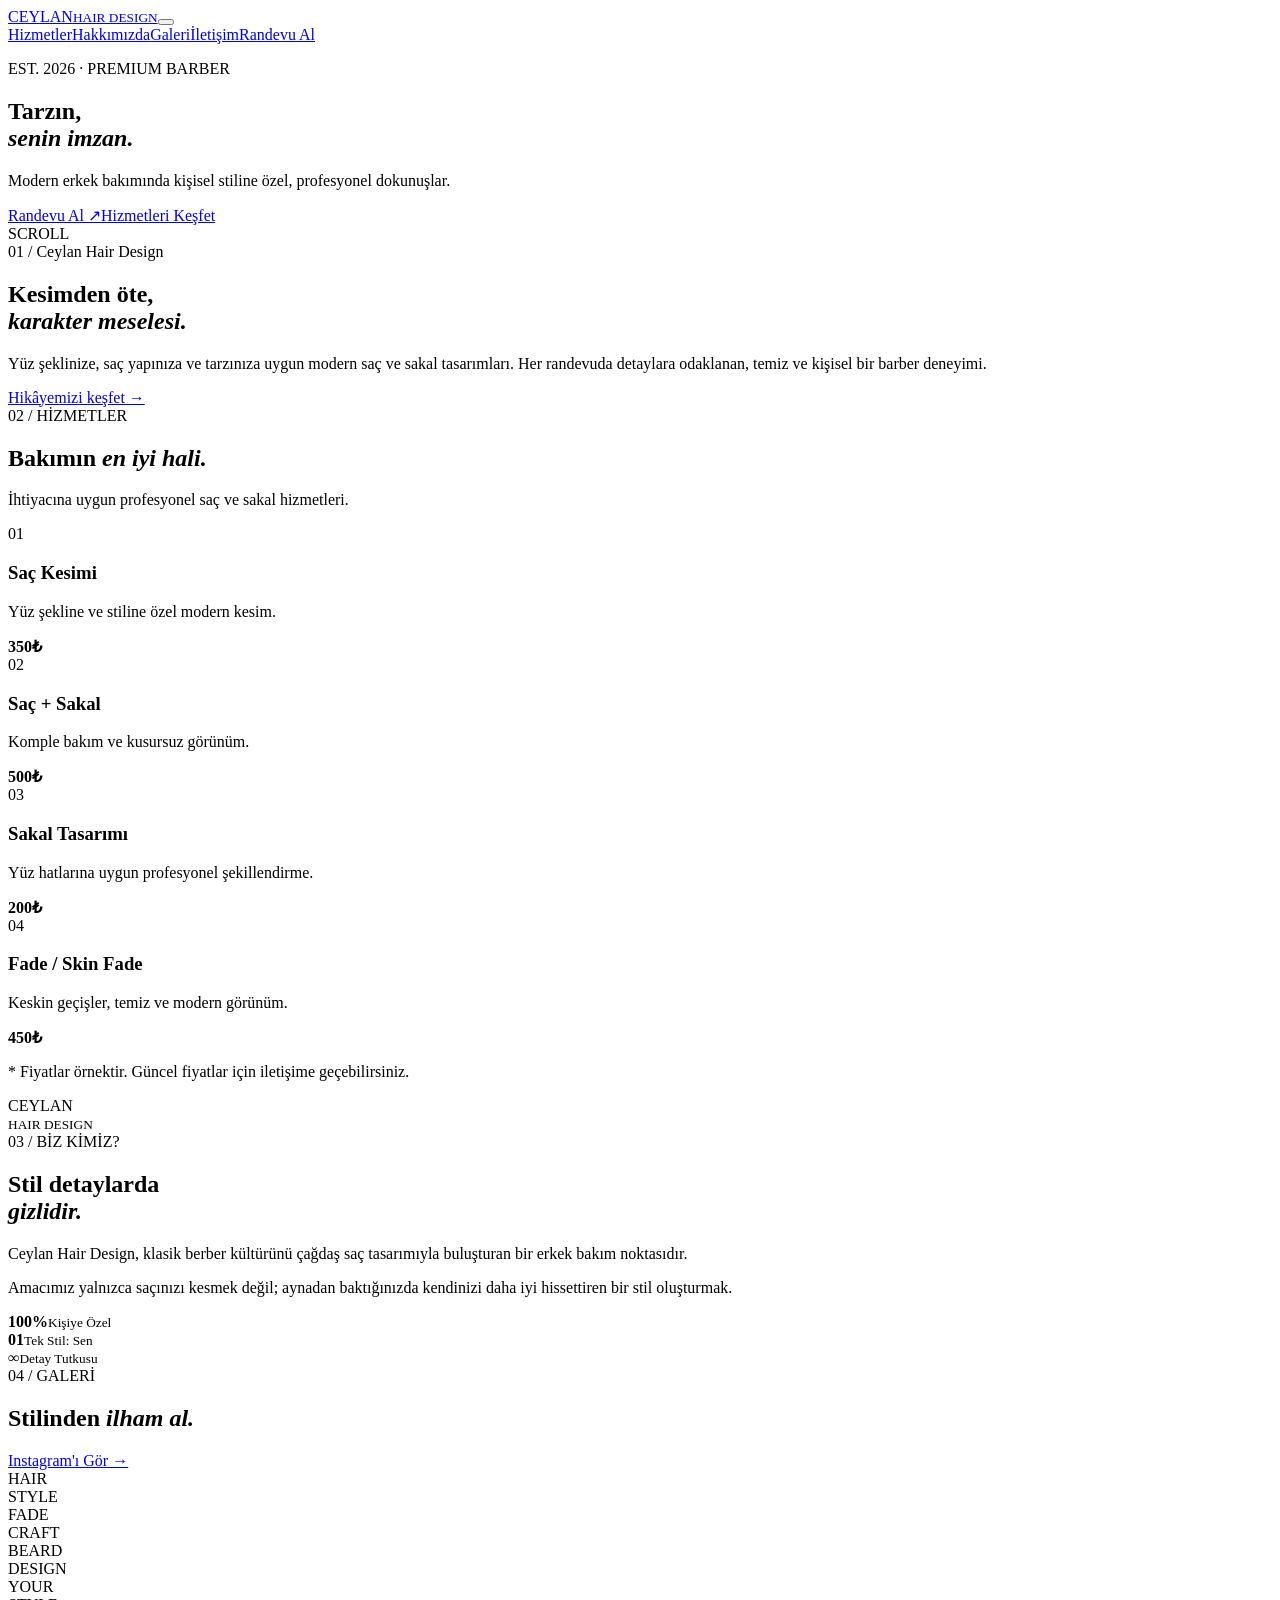
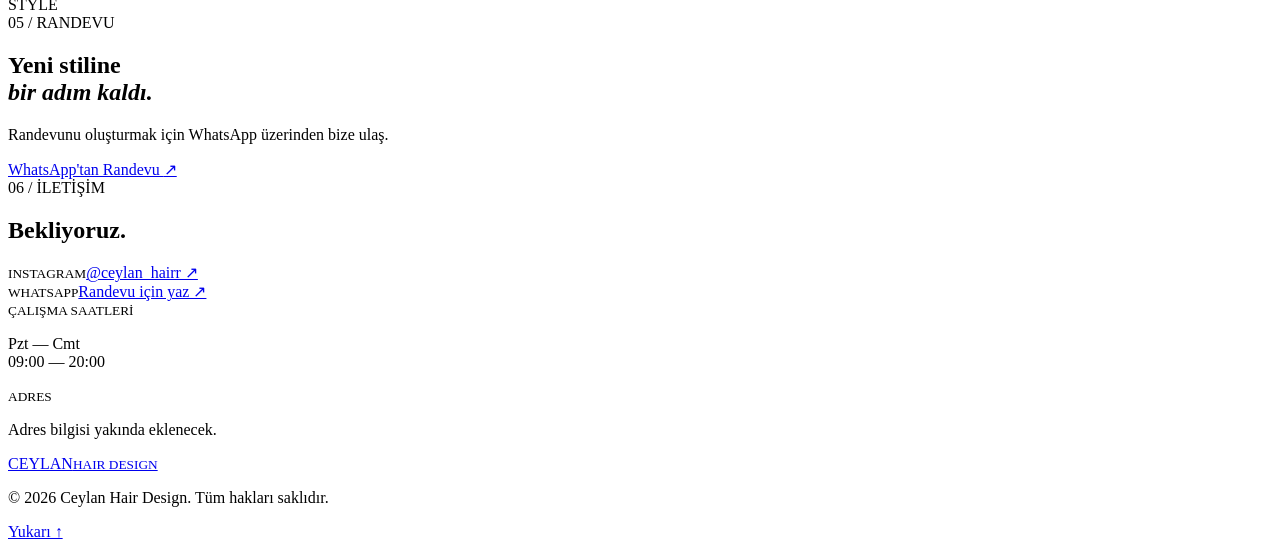
==== index.html @ 875ec667 "Create Ceylan Hair Design website" ====
<!doctype html>
<html lang="tr">
<head>
<meta charset="UTF-8"><meta name="viewport" content="width=device-width,initial-scale=1.0">
<meta name="description" content="Ceylan Hair Design — modern erkek berberi. Saç, sakal ve kişisel stil için profesyonel bakım.">
<title>Ceylan Hair Design | Erkek Berberi</title>
<link rel="preconnect" href="https://fonts.googleapis.com"><link rel="preconnect" href="https://fonts.gstatic.com" crossorigin>
<link href="https://fonts.googleapis.com/css2?family=DM+Sans:wght@400;500;600;700&family=Playfair+Display:wght@500;600;700&display=swap" rel="stylesheet">
<link rel="stylesheet" href="style.css">
</head>
<body>
<header class="header"><a class="brand" href="#top"><span>CEYLAN</span><small>HAIR DESIGN</small></a><button class="menu" aria-label="Menüyü aç"><i></i><i></i></button><nav><a href="#hizmetler">Hizmetler</a><a href="#hakkimizda">Hakkımızda</a><a href="#galeri">Galeri</a><a href="#iletisim">İletişim</a><a class="nav-cta" href="#randevu">Randevu Al</a></nav></header>
<main id="top">
<section class="hero"><div class="hero-bg"></div><div class="hero-content"><p class="eyebrow">EST. 2026 · PREMIUM BARBER</p><h1>Tarzın,<br><em>senin imzan.</em></h1><p class="hero-text">Modern erkek bakımında kişisel stiline özel, profesyonel dokunuşlar.</p><div class="actions"><a class="btn btn-light" href="#randevu">Randevu Al <span>↗</span></a><a class="btn btn-ghost" href="#hizmetler">Hizmetleri Keşfet</a></div></div><div class="scroll">SCROLL <span></span></div></section>
<section class="intro"><div class="section-tag">01 / Ceylan Hair Design</div><div><h2>Kesimden öte,<br><em>karakter meselesi.</em></h2><p>Yüz şeklinize, saç yapınıza ve tarzınıza uygun modern saç ve sakal tasarımları. Her randevuda detaylara odaklanan, temiz ve kişisel bir barber deneyimi.</p><a class="text-link" href="#hakkimizda">Hikâyemizi keşfet <b>→</b></a></div></section>
<section id="hizmetler" class="services"><div class="section-head"><div><span class="eyebrow">02 / HİZMETLER</span><h2>Bakımın <em>en iyi hali.</em></h2></div><p>İhtiyacına uygun profesyonel saç ve sakal hizmetleri.</p></div><div class="service-grid"><article><span>01</span><h3>Saç Kesimi</h3><p>Yüz şekline ve stiline özel modern kesim.</p><strong>350₺</strong></article><article><span>02</span><h3>Saç + Sakal</h3><p>Komple bakım ve kusursuz görünüm.</p><strong>500₺</strong></article><article><span>03</span><h3>Sakal Tasarımı</h3><p>Yüz hatlarına uygun profesyonel şekillendirme.</p><strong>200₺</strong></article><article><span>04</span><h3>Fade / Skin Fade</h3><p>Keskin geçişler, temiz ve modern görünüm.</p><strong>450₺</strong></article></div><p class="price-note">* Fiyatlar örnektir. Güncel fiyatlar için iletişime geçebilirsiniz.</p></section>
<section id="hakkimizda" class="about"><div class="about-photo"><div class="photo-placeholder">CEYLAN<br><small>HAIR DESIGN</small></div></div><div class="about-copy"><span class="eyebrow">03 / BİZ KİMİZ?</span><h2>Stil detaylarda<br><em>gizlidir.</em></h2><p>Ceylan Hair Design, klasik berber kültürünü çağdaş saç tasarımıyla buluşturan bir erkek bakım noktasıdır.</p><p>Amacımız yalnızca saçınızı kesmek değil; aynadan baktığınızda kendinizi daha iyi hissettiren bir stil oluşturmak.</p><div class="stats"><div><b>100%</b><small>Kişiye Özel</small></div><div><b>01</b><small>Tek Stil: Sen</small></div><div><b>∞</b><small>Detay Tutkusu</small></div></div></div></section>
<section id="galeri" class="gallery"><div class="section-head"><div><span class="eyebrow">04 / GALERİ</span><h2>Stilinden <em>ilham al.</em></h2></div><a class="text-link" href="https://www.instagram.com/ceylan_hairr/" target="_blank" rel="noopener">Instagram'ı Gör →</a></div><div class="gallery-grid"><div class="gallery-card tall"><span>HAIR<br>STYLE</span></div><div class="gallery-card"><span>FADE<br>CRAFT</span></div><div class="gallery-card"><span>BEARD<br>DESIGN</span></div><div class="gallery-card wide"><span>YOUR<br>STYLE</span></div></div></section>
<section id="randevu" class="booking"><div><span class="eyebrow">05 / RANDEVU</span><h2>Yeni stiline<br><em>bir adım kaldı.</em></h2><p>Randevunu oluşturmak için WhatsApp üzerinden bize ulaş.</p></div><a class="btn btn-light big" href="https://wa.me/?text=Merhaba%20Ceylan%20Hair%20Design%2C%20randevu%20almak%20istiyorum." target="_blank" rel="noopener">WhatsApp'tan Randevu <span>↗</span></a></section>
<section id="iletisim" class="contact"><div><span class="eyebrow">06 / İLETİŞİM</span><h2>Bekliyoruz.</h2></div><div class="contact-grid"><div><small>INSTAGRAM</small><a href="https://www.instagram.com/ceylan_hairr/" target="_blank" rel="noopener">@ceylan_hairr ↗</a></div><div><small>WHATSAPP</small><a href="https://wa.me/?text=Merhaba%20Ceylan%20Hair%20Design" target="_blank" rel="noopener">Randevu için yaz ↗</a></div><div><small>ÇALIŞMA SAATLERİ</small><p>Pzt — Cmt<br>09:00 — 20:00</p></div><div><small>ADRES</small><p>Adres bilgisi yakında eklenecek.</p></div></div></section>
</main><footer><a class="brand" href="#top"><span>CEYLAN</span><small>HAIR DESIGN</small></a><p>© 2026 Ceylan Hair Design. Tüm hakları saklıdır.</p><a href="#top">Yukarı ↑</a></footer>
<script src="script.js"></script>
</body></html>
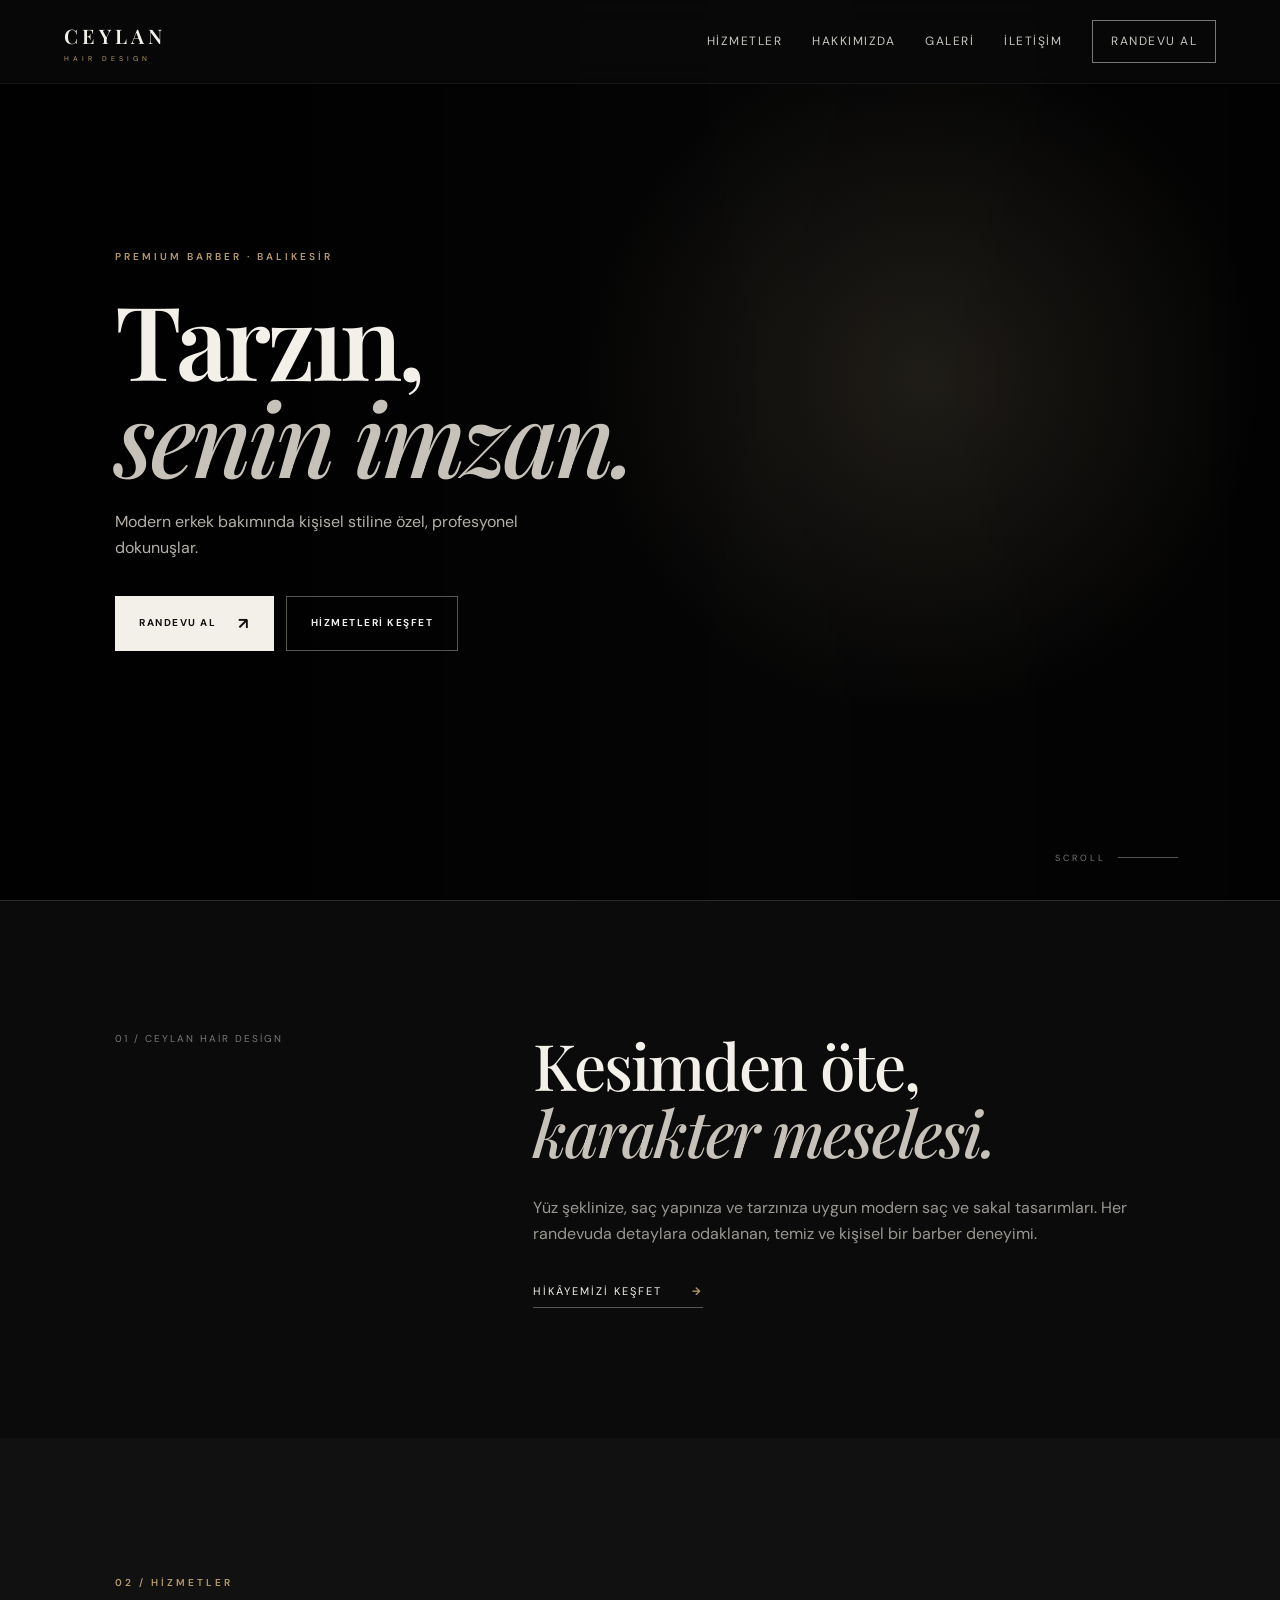
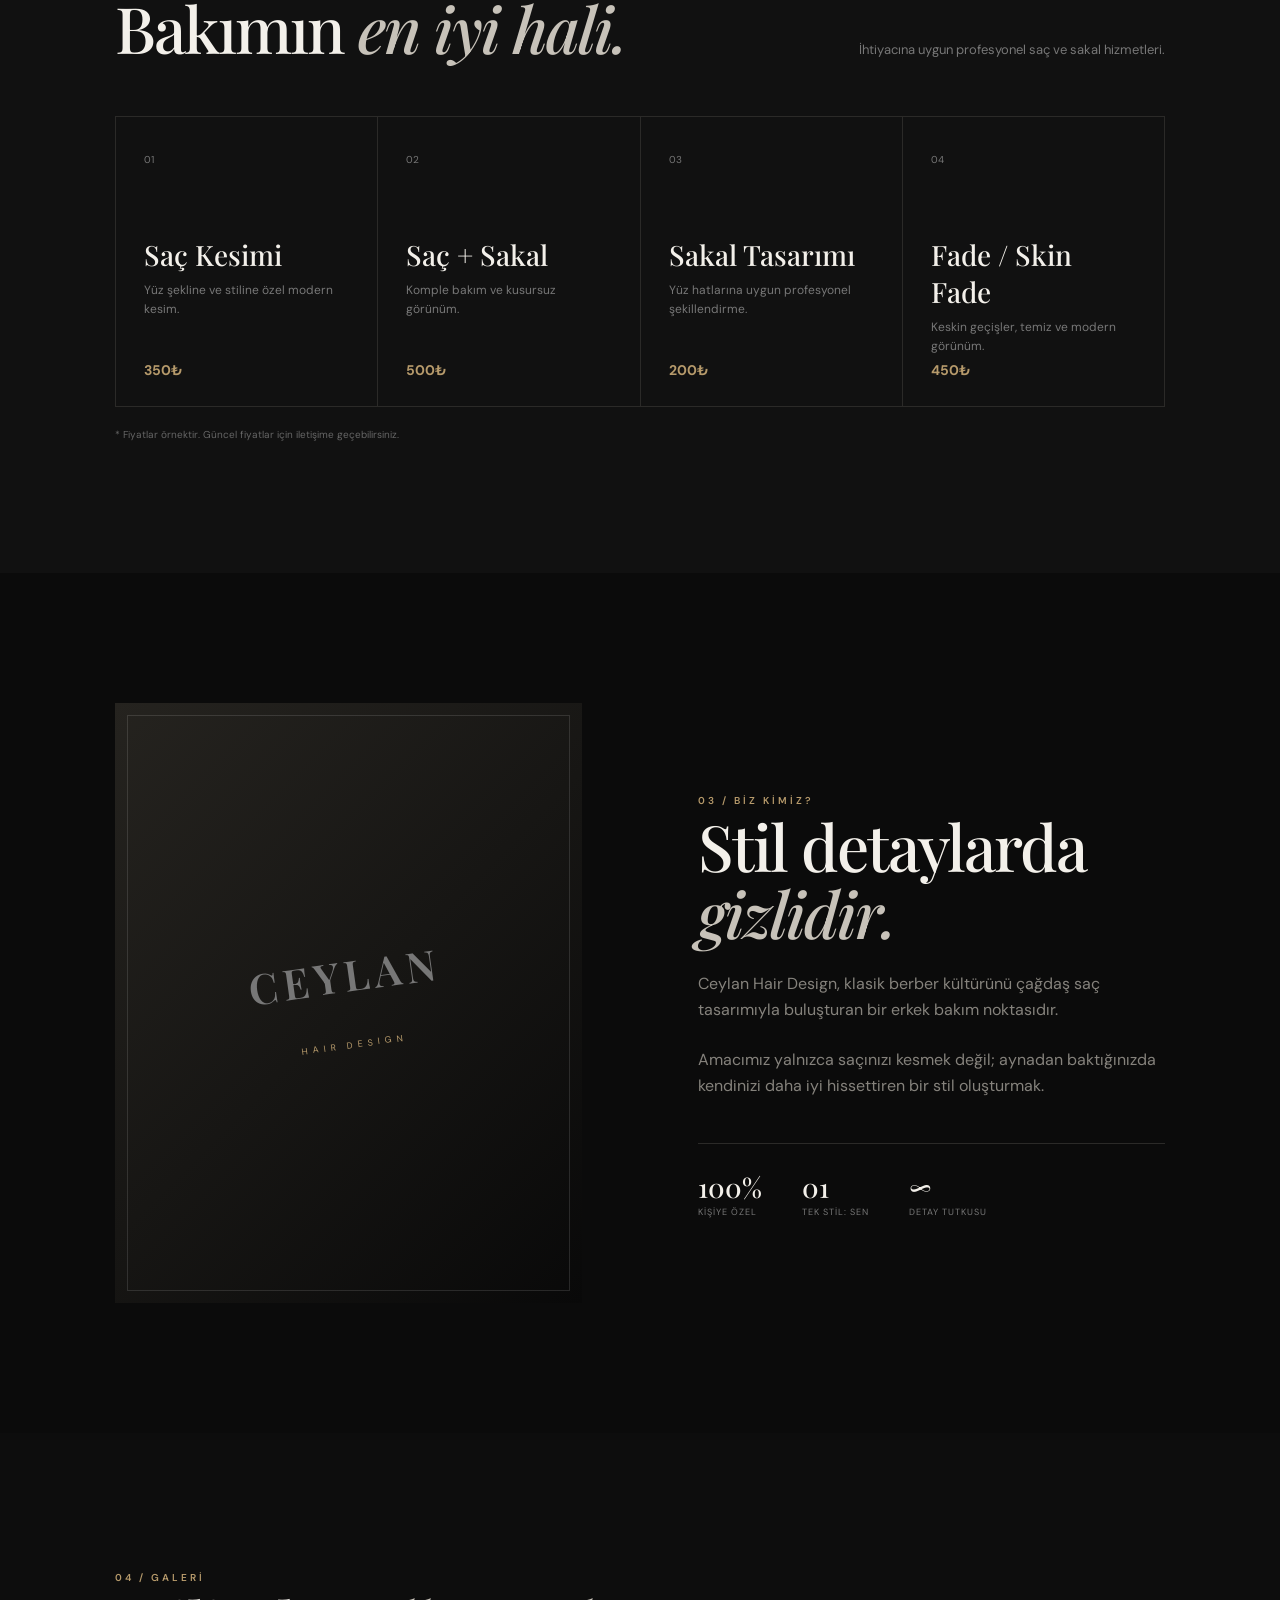
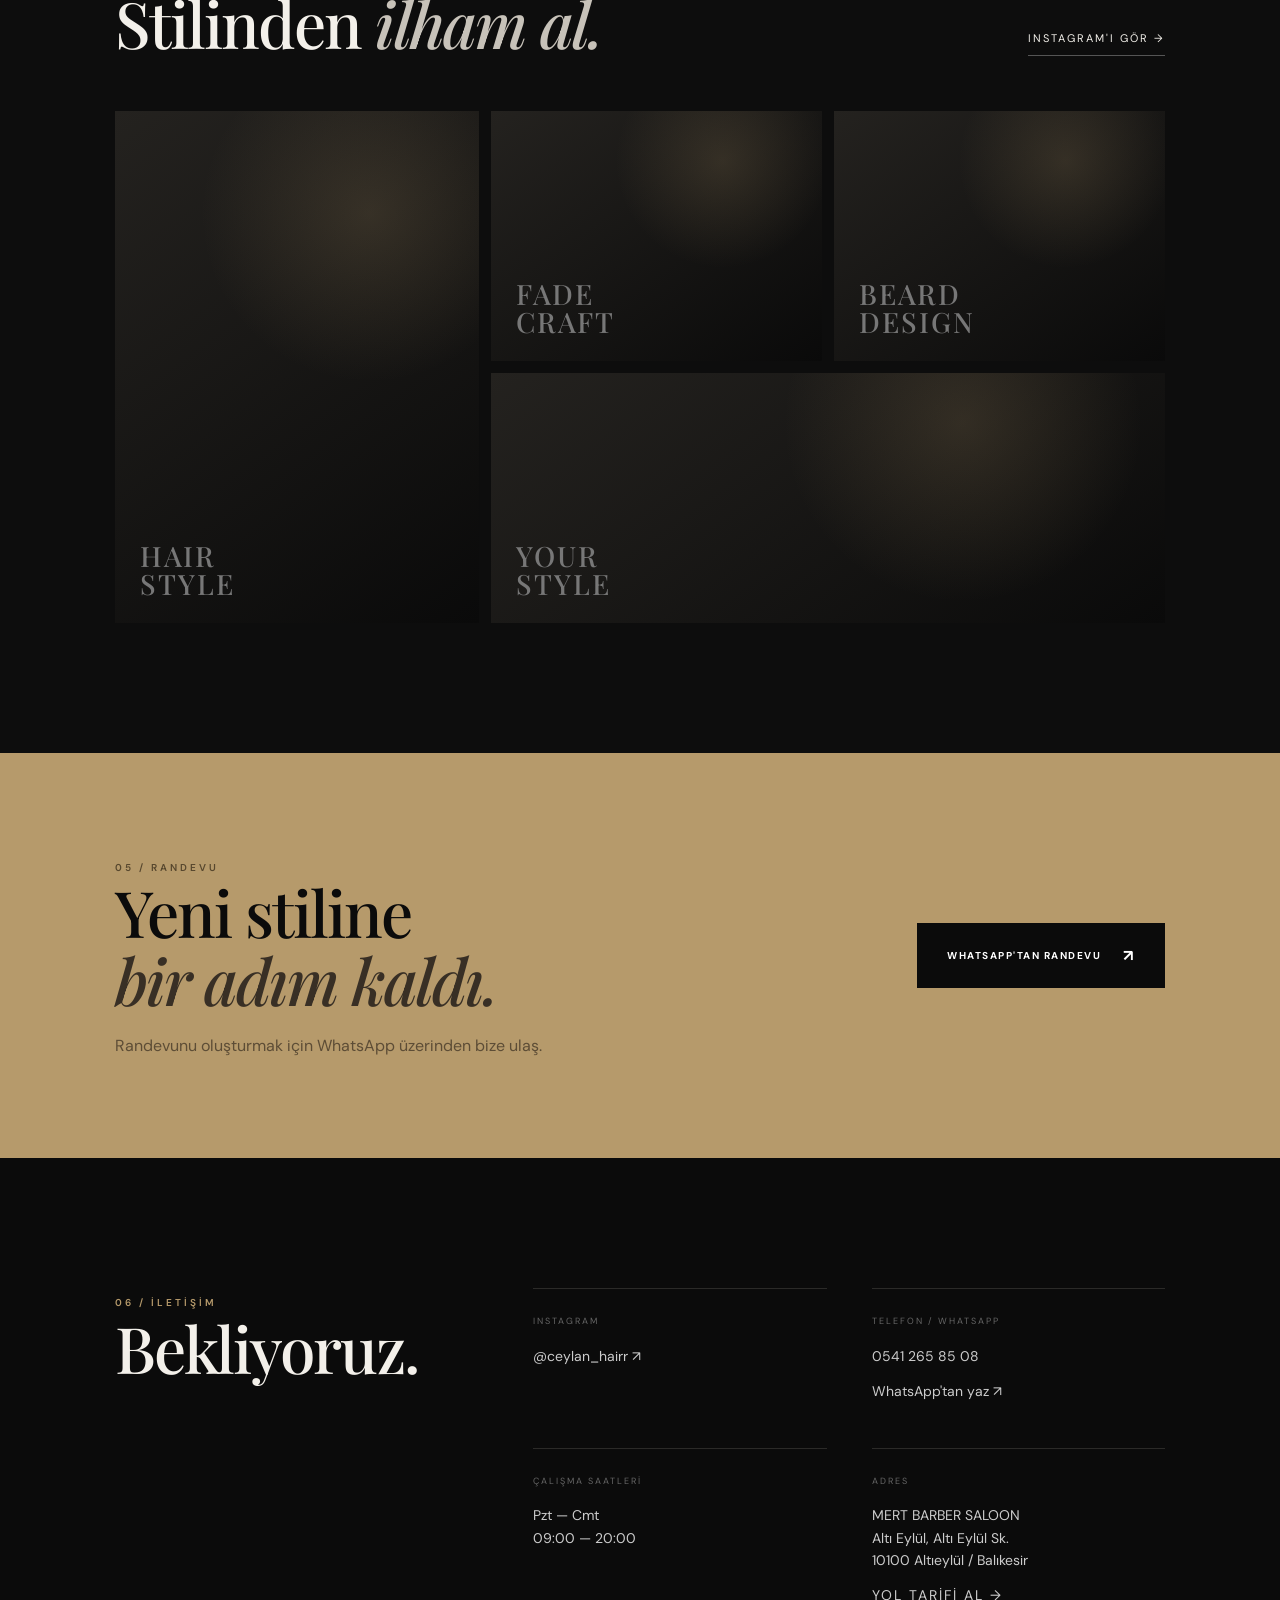
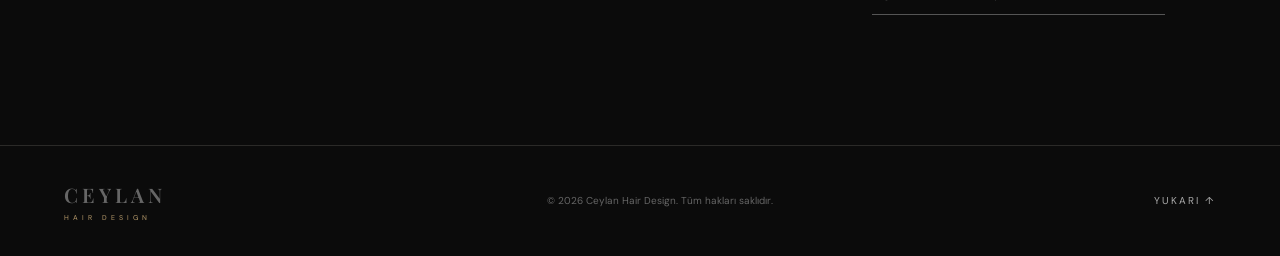
==== commit 76ed9044: "Add Ceylan Hair Design contact details" ====
--- a/index.html
+++ b/index.html
@@ -5,19 +5,17 @@
 <meta name="description" content="Ceylan Hair Design — modern erkek berberi. Saç, sakal ve kişisel stil için profesyonel bakım.">
 <title>Ceylan Hair Design | Erkek Berberi</title>
 <link rel="preconnect" href="https://fonts.googleapis.com"><link rel="preconnect" href="https://fonts.gstatic.com" crossorigin>
-<link href="https://fonts.googleapis.com/css2?family=DM+Sans:wght@400;500;600;700&family=Playfair+Display:wght@500;600;700&display=swap" rel="stylesheet">
-<link rel="stylesheet" href="style.css">
+<link href="https://fonts.googleapis.com/css2?family=DM+Sans:wght@400;500;600;700&family=Playfair+Display:wght@500;600;700&display=swap" rel="stylesheet"><link rel="stylesheet" href="style.css">
 </head>
 <body>
 <header class="header"><a class="brand" href="#top"><span>CEYLAN</span><small>HAIR DESIGN</small></a><button class="menu" aria-label="Menüyü aç"><i></i><i></i></button><nav><a href="#hizmetler">Hizmetler</a><a href="#hakkimizda">Hakkımızda</a><a href="#galeri">Galeri</a><a href="#iletisim">İletişim</a><a class="nav-cta" href="#randevu">Randevu Al</a></nav></header>
 <main id="top">
-<section class="hero"><div class="hero-bg"></div><div class="hero-content"><p class="eyebrow">EST. 2026 · PREMIUM BARBER</p><h1>Tarzın,<br><em>senin imzan.</em></h1><p class="hero-text">Modern erkek bakımında kişisel stiline özel, profesyonel dokunuşlar.</p><div class="actions"><a class="btn btn-light" href="#randevu">Randevu Al <span>↗</span></a><a class="btn btn-ghost" href="#hizmetler">Hizmetleri Keşfet</a></div></div><div class="scroll">SCROLL <span></span></div></section>
+<section class="hero"><div class="hero-bg"></div><div class="hero-content"><p class="eyebrow">PREMIUM BARBER · BALIKESİR</p><h1>Tarzın,<br><em>senin imzan.</em></h1><p class="hero-text">Modern erkek bakımında kişisel stiline özel, profesyonel dokunuşlar.</p><div class="actions"><a class="btn btn-light" href="#randevu">Randevu Al <span>↗</span></a><a class="btn btn-ghost" href="#hizmetler">Hizmetleri Keşfet</a></div></div><div class="scroll">SCROLL <span></span></div></section>
 <section class="intro"><div class="section-tag">01 / Ceylan Hair Design</div><div><h2>Kesimden öte,<br><em>karakter meselesi.</em></h2><p>Yüz şeklinize, saç yapınıza ve tarzınıza uygun modern saç ve sakal tasarımları. Her randevuda detaylara odaklanan, temiz ve kişisel bir barber deneyimi.</p><a class="text-link" href="#hakkimizda">Hikâyemizi keşfet <b>→</b></a></div></section>
 <section id="hizmetler" class="services"><div class="section-head"><div><span class="eyebrow">02 / HİZMETLER</span><h2>Bakımın <em>en iyi hali.</em></h2></div><p>İhtiyacına uygun profesyonel saç ve sakal hizmetleri.</p></div><div class="service-grid"><article><span>01</span><h3>Saç Kesimi</h3><p>Yüz şekline ve stiline özel modern kesim.</p><strong>350₺</strong></article><article><span>02</span><h3>Saç + Sakal</h3><p>Komple bakım ve kusursuz görünüm.</p><strong>500₺</strong></article><article><span>03</span><h3>Sakal Tasarımı</h3><p>Yüz hatlarına uygun profesyonel şekillendirme.</p><strong>200₺</strong></article><article><span>04</span><h3>Fade / Skin Fade</h3><p>Keskin geçişler, temiz ve modern görünüm.</p><strong>450₺</strong></article></div><p class="price-note">* Fiyatlar örnektir. Güncel fiyatlar için iletişime geçebilirsiniz.</p></section>
 <section id="hakkimizda" class="about"><div class="about-photo"><div class="photo-placeholder">CEYLAN<br><small>HAIR DESIGN</small></div></div><div class="about-copy"><span class="eyebrow">03 / BİZ KİMİZ?</span><h2>Stil detaylarda<br><em>gizlidir.</em></h2><p>Ceylan Hair Design, klasik berber kültürünü çağdaş saç tasarımıyla buluşturan bir erkek bakım noktasıdır.</p><p>Amacımız yalnızca saçınızı kesmek değil; aynadan baktığınızda kendinizi daha iyi hissettiren bir stil oluşturmak.</p><div class="stats"><div><b>100%</b><small>Kişiye Özel</small></div><div><b>01</b><small>Tek Stil: Sen</small></div><div><b>∞</b><small>Detay Tutkusu</small></div></div></div></section>
 <section id="galeri" class="gallery"><div class="section-head"><div><span class="eyebrow">04 / GALERİ</span><h2>Stilinden <em>ilham al.</em></h2></div><a class="text-link" href="https://www.instagram.com/ceylan_hairr/" target="_blank" rel="noopener">Instagram'ı Gör →</a></div><div class="gallery-grid"><div class="gallery-card tall"><span>HAIR<br>STYLE</span></div><div class="gallery-card"><span>FADE<br>CRAFT</span></div><div class="gallery-card"><span>BEARD<br>DESIGN</span></div><div class="gallery-card wide"><span>YOUR<br>STYLE</span></div></div></section>
-<section id="randevu" class="booking"><div><span class="eyebrow">05 / RANDEVU</span><h2>Yeni stiline<br><em>bir adım kaldı.</em></h2><p>Randevunu oluşturmak için WhatsApp üzerinden bize ulaş.</p></div><a class="btn btn-light big" href="https://wa.me/?text=Merhaba%20Ceylan%20Hair%20Design%2C%20randevu%20almak%20istiyorum." target="_blank" rel="noopener">WhatsApp'tan Randevu <span>↗</span></a></section>
-<section id="iletisim" class="contact"><div><span class="eyebrow">06 / İLETİŞİM</span><h2>Bekliyoruz.</h2></div><div class="contact-grid"><div><small>INSTAGRAM</small><a href="https://www.instagram.com/ceylan_hairr/" target="_blank" rel="noopener">@ceylan_hairr ↗</a></div><div><small>WHATSAPP</small><a href="https://wa.me/?text=Merhaba%20Ceylan%20Hair%20Design" target="_blank" rel="noopener">Randevu için yaz ↗</a></div><div><small>ÇALIŞMA SAATLERİ</small><p>Pzt — Cmt<br>09:00 — 20:00</p></div><div><small>ADRES</small><p>Adres bilgisi yakında eklenecek.</p></div></div></section>
-</main><footer><a class="brand" href="#top"><span>CEYLAN</span><small>HAIR DESIGN</small></a><p>© 2026 Ceylan Hair Design. Tüm hakları saklıdır.</p><a href="#top">Yukarı ↑</a></footer>
-<script src="script.js"></script>
+<section id="randevu" class="booking"><div><span class="eyebrow">05 / RANDEVU</span><h2>Yeni stiline<br><em>bir adım kaldı.</em></h2><p>Randevunu oluşturmak için WhatsApp üzerinden bize ulaş.</p></div><a class="btn btn-light big" href="https://wa.me/905412658508?text=Merhaba%20Ceylan%20Hair%20Design%2C%20randevu%20almak%20istiyorum." target="_blank" rel="noopener">WhatsApp'tan Randevu <span>↗</span></a></section>
+<section id="iletisim" class="contact"><div><span class="eyebrow">06 / İLETİŞİM</span><h2>Bekliyoruz.</h2></div><div class="contact-grid"><div><small>INSTAGRAM</small><a href="https://www.instagram.com/ceylan_hairr/" target="_blank" rel="noopener">@ceylan_hairr ↗</a></div><div><small>TELEFON / WHATSAPP</small><a href="tel:+905412658508">0541 265 85 08</a><a href="https://wa.me/905412658508?text=Merhaba%20Ceylan%20Hair%20Design" target="_blank" rel="noopener">WhatsApp'tan yaz ↗</a></div><div><small>ÇALIŞMA SAATLERİ</small><p>Pzt — Cmt<br>09:00 — 20:00</p></div><div><small>ADRES</small><p>MERT BARBER SALOON<br>Altı Eylül, Altı Eylül Sk.<br>10100 Altıeylül / Balıkesir</p><a class="text-link" href="https://www.google.com/maps/search/?api=1&query=MERT+BARBER+SALOON+Balıkesir" target="_blank" rel="noopener">Yol tarifi al →</a></div></div></section>
+</main><footer><a class="brand" href="#top"><span>CEYLAN</span><small>HAIR DESIGN</small></a><p>© 2026 Ceylan Hair Design. Tüm hakları saklıdır.</p><a href="#top">Yukarı ↑</a></footer><script src="script.js"></script>
 </body></html>
--- a/style.css
+++ b/style.css
@@ -0,0 +1 @@
+:root{--bg:#0b0b0b;--panel:#121212;--text:#f3f0ea;--muted:#9a9791;--line:#2b2a28;--accent:#b69a6b;--serif:'Playfair Display',serif;--sans:'DM Sans',sans-serif}*{box-sizing:border-box;margin:0;padding:0}html{scroll-behavior:smooth}body{background:var(--bg);color:var(--text);font-family:var(--sans);line-height:1.6}a{color:inherit;text-decoration:none}button{font:inherit}.header{height:84px;position:fixed;top:0;left:0;right:0;z-index:20;display:flex;align-items:center;justify-content:space-between;padding:0 5vw;background:rgba(11,11,11,.72);backdrop-filter:blur(18px);border-bottom:1px solid rgba(255,255,255,.06)}.brand{display:flex;flex-direction:column;line-height:1}.brand span{font:600 20px var(--serif);letter-spacing:4px}.brand small{font-size:7px;letter-spacing:4px;color:var(--accent);margin-top:6px}nav{display:flex;gap:30px;align-items:center;font-size:12px;text-transform:uppercase;letter-spacing:1.5px}nav a{color:#c8c5bf;transition:.25s}nav a:hover{color:#fff}.nav-cta{border:1px solid #777;padding:11px 18px}.menu{display:none;background:none;border:0}.menu i{display:block;width:25px;height:1px;background:#fff;margin:7px}.hero{min-height:100vh;position:relative;display:flex;align-items:center;padding:130px 9vw;overflow:hidden}.hero-bg{position:absolute;inset:0;background:radial-gradient(circle at 72% 42%,rgba(182,154,107,.16),transparent 32%),linear-gradient(90deg,rgba(0,0,0,.95) 15%,rgba(0,0,0,.55) 60%,rgba(0,0,0,.8)),url('https://images.unsplash.com/photo-1621605815971-fbc98d665033?auto=format&fit=crop&w=1800&q=85') center/cover;filter:saturate(.65)}.hero-content{position:relative;max-width:780px}.eyebrow{font-size:10px;letter-spacing:3px;color:var(--accent);font-weight:600}.hero h1{font:600 clamp(55px,8vw,108px)/.95 var(--serif);letter-spacing:-4px;margin:25px 0}.hero h1 em,h2 em{font-style:italic;color:#c7c2b9;font-weight:500}.hero-text{max-width:480px;color:#b5b1aa;font-size:16px;margin-bottom:35px}.actions{display:flex;gap:12px;flex-wrap:wrap}.btn{display:inline-flex;gap:22px;align-items:center;justify-content:center;padding:15px 24px;text-transform:uppercase;letter-spacing:1.5px;font-size:10px;font-weight:700}.btn-light{background:var(--text);color:#111}.btn-light span{font-size:16px}.btn-ghost{border:1px solid #555;color:#eee}.scroll{position:absolute;bottom:35px;right:8vw;color:#777;font-size:9px;letter-spacing:3px;display:flex;align-items:center;gap:12px}.scroll span{width:60px;height:1px;background:#555}.intro,.services,.about,.gallery,.contact{padding:130px 9vw}.intro{display:grid;grid-template-columns:1fr 2fr;gap:8vw;border-top:1px solid var(--line)}.section-tag{font-size:10px;letter-spacing:2px;color:#777;text-transform:uppercase}.intro h2,.section-head h2,.about h2,.booking h2,.contact h2{font:500 clamp(42px,5vw,68px)/1.05 var(--serif);letter-spacing:-2px}.intro p{max-width:620px;color:var(--muted);margin:30px 0;font-size:16px}.text-link{display:inline-block;border-bottom:1px solid #555;padding-bottom:7px;font-size:11px;text-transform:uppercase;letter-spacing:2px}.text-link b{margin-left:25px;color:var(--accent)}.services{background:#111}.section-head{display:flex;justify-content:space-between;gap:30px;align-items:end;margin-bottom:55px}.section-head>p{max-width:330px;color:#777;font-size:13px}.service-grid{display:grid;grid-template-columns:repeat(4,1fr);border-top:1px solid var(--line);border-left:1px solid var(--line)}.service-grid article{min-height:290px;padding:28px;border-right:1px solid var(--line);border-bottom:1px solid var(--line);transition:.3s;position:relative}.service-grid article:hover{background:#181818;transform:translateY(-6px)}.service-grid article span{font-size:10px;color:#777}.service-grid h3{font:500 28px var(--serif);margin-top:65px}.service-grid p{color:#777;font-size:12px;margin-top:8px}.service-grid strong{position:absolute;bottom:25px;color:var(--accent);font-size:14px}.price-note{font-size:10px;color:#666;margin-top:20px}.about{display:grid;grid-template-columns:1fr 1fr;gap:9vw;align-items:center}.about-photo{min-height:600px;background:linear-gradient(135deg,#25231f,#090909);display:grid;place-items:center;position:relative;overflow:hidden}.about-photo:after{content:'';position:absolute;inset:12px;border:1px solid rgba(255,255,255,.12)}.photo-placeholder{text-align:center;font:600 42px var(--serif);letter-spacing:5px;transform:rotate(-8deg);color:#777}.photo-placeholder small{font:9px var(--sans);letter-spacing:5px;color:var(--accent)}.about-copy p{color:#85827c;max-width:520px;margin-top:25px}.stats{display:flex;gap:40px;margin-top:45px;border-top:1px solid var(--line);padding-top:25px}.stats div{display:flex;flex-direction:column}.stats b{font:500 27px var(--serif)}.stats small{color:#777;font-size:9px;text-transform:uppercase;letter-spacing:1px}.gallery{background:#0d0d0d}.gallery-grid{display:grid;grid-template-columns:1.1fr 1fr 1fr;grid-auto-rows:250px;gap:12px}.gallery-card{background:linear-gradient(145deg,#24221f,#0a0a0a);display:flex;align-items:flex-end;padding:25px;overflow:hidden;position:relative}.gallery-card:after{content:'';position:absolute;inset:0;background:radial-gradient(circle at 70% 20%,rgba(182,154,107,.18),transparent 35%)}.gallery-card span{font:500 28px/1 var(--serif);letter-spacing:2px;color:#777;position:relative;z-index:1}.gallery-card.tall{grid-row:span 2}.gallery-card.wide{grid-column:2/4}.booking{padding:100px 9vw;background:var(--accent);color:#0b0b0b;display:flex;justify-content:space-between;align-items:center;gap:40px}.booking .eyebrow{color:#57472e}.booking h2 em{color:#382f25}.booking p{margin-top:20px;color:#5d4d36}.booking .btn-light{background:#0b0b0b;color:#fff}.big{padding:20px 30px;white-space:nowrap}.contact{display:grid;grid-template-columns:1fr 2fr;gap:8vw}.contact-grid{display:grid;grid-template-columns:1fr 1fr;gap:45px}.contact-grid div{border-top:1px solid var(--line);padding-top:17px}.contact-grid small{font-size:9px;letter-spacing:2px;color:#666}.contact-grid a,.contact-grid p{display:block;margin-top:13px;font-size:14px;color:#ccc}.contact-grid a:hover{color:var(--accent)}footer{padding:35px 5vw;border-top:1px solid var(--line);display:flex;align-items:center;justify-content:space-between;color:#666;font-size:10px}footer>a:last-child{letter-spacing:2px;text-transform:uppercase;color:#aaa}@media(max-width:800px){.header{height:72px;padding:0 6vw}nav{display:none;position:absolute;top:72px;left:0;right:0;background:#0b0b0b;padding:25px 6vw;flex-direction:column;align-items:flex-start;border-bottom:1px solid var(--line)}nav.open{display:flex}.menu{display:block}.hero{padding:120px 7vw 90px}.hero-bg{background:linear-gradient(90deg,rgba(0,0,0,.9),rgba(0,0,0,.65)),url('https://images.unsplash.com/photo-1621605815971-fbc98d665033?auto=format&fit=crop&w=1000&q=80') center/cover}.hero h1{font-size:62px;letter-spacing:-2px}.intro,.about,.contact{grid-template-columns:1fr;padding:90px 7vw;gap:45px}.services,.gallery{padding:90px 7vw}.section-head{align-items:flex-start;flex-direction:column}.service-grid{grid-template-columns:1fr 1fr}.service-grid article{min-height:260px;padding:22px}.service-grid h3{font-size:23px;margin-top:45px}.about-photo{min-height:430px}.booking{padding:80px 7vw;display:block}.booking .btn{margin-top:35px}.contact-grid{gap:30px}.gallery-grid{grid-template-columns:1fr 1fr;grid-auto-rows:200px}.gallery-card.tall{grid-row:span 2}.gallery-card.wide{grid-column:1/3}footer{padding:30px 7vw;flex-wrap:wrap;gap:25px}}@media(max-width:480px){.hero h1{font-size:53px}.service-grid{grid-template-columns:1fr}.contact-grid{grid-template-columns:1fr}.gallery-grid{grid-template-columns:1fr}.gallery-card.tall{grid-row:auto;height:260px}.gallery-card.wide{grid-column:auto}.scroll{display:none}.actions{flex-direction:column;align-items:stretch}.btn{text-align:center}}
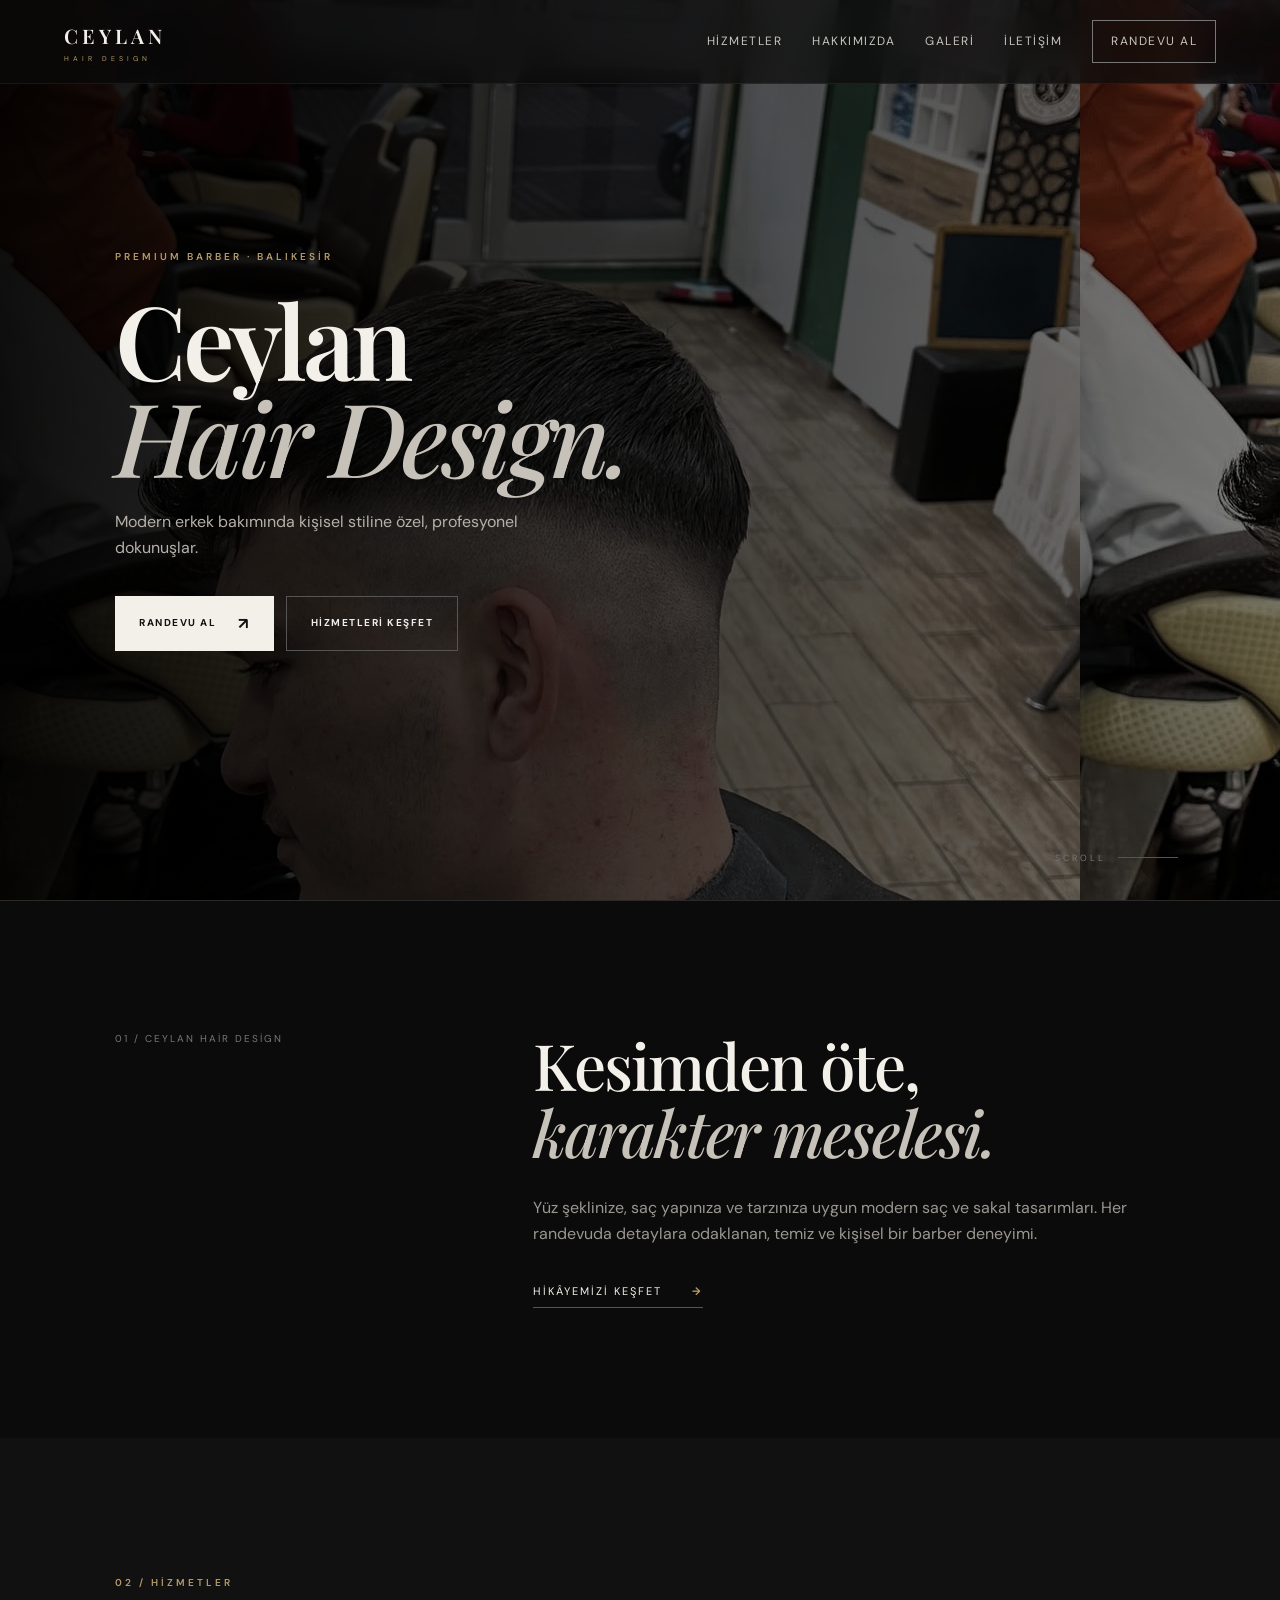
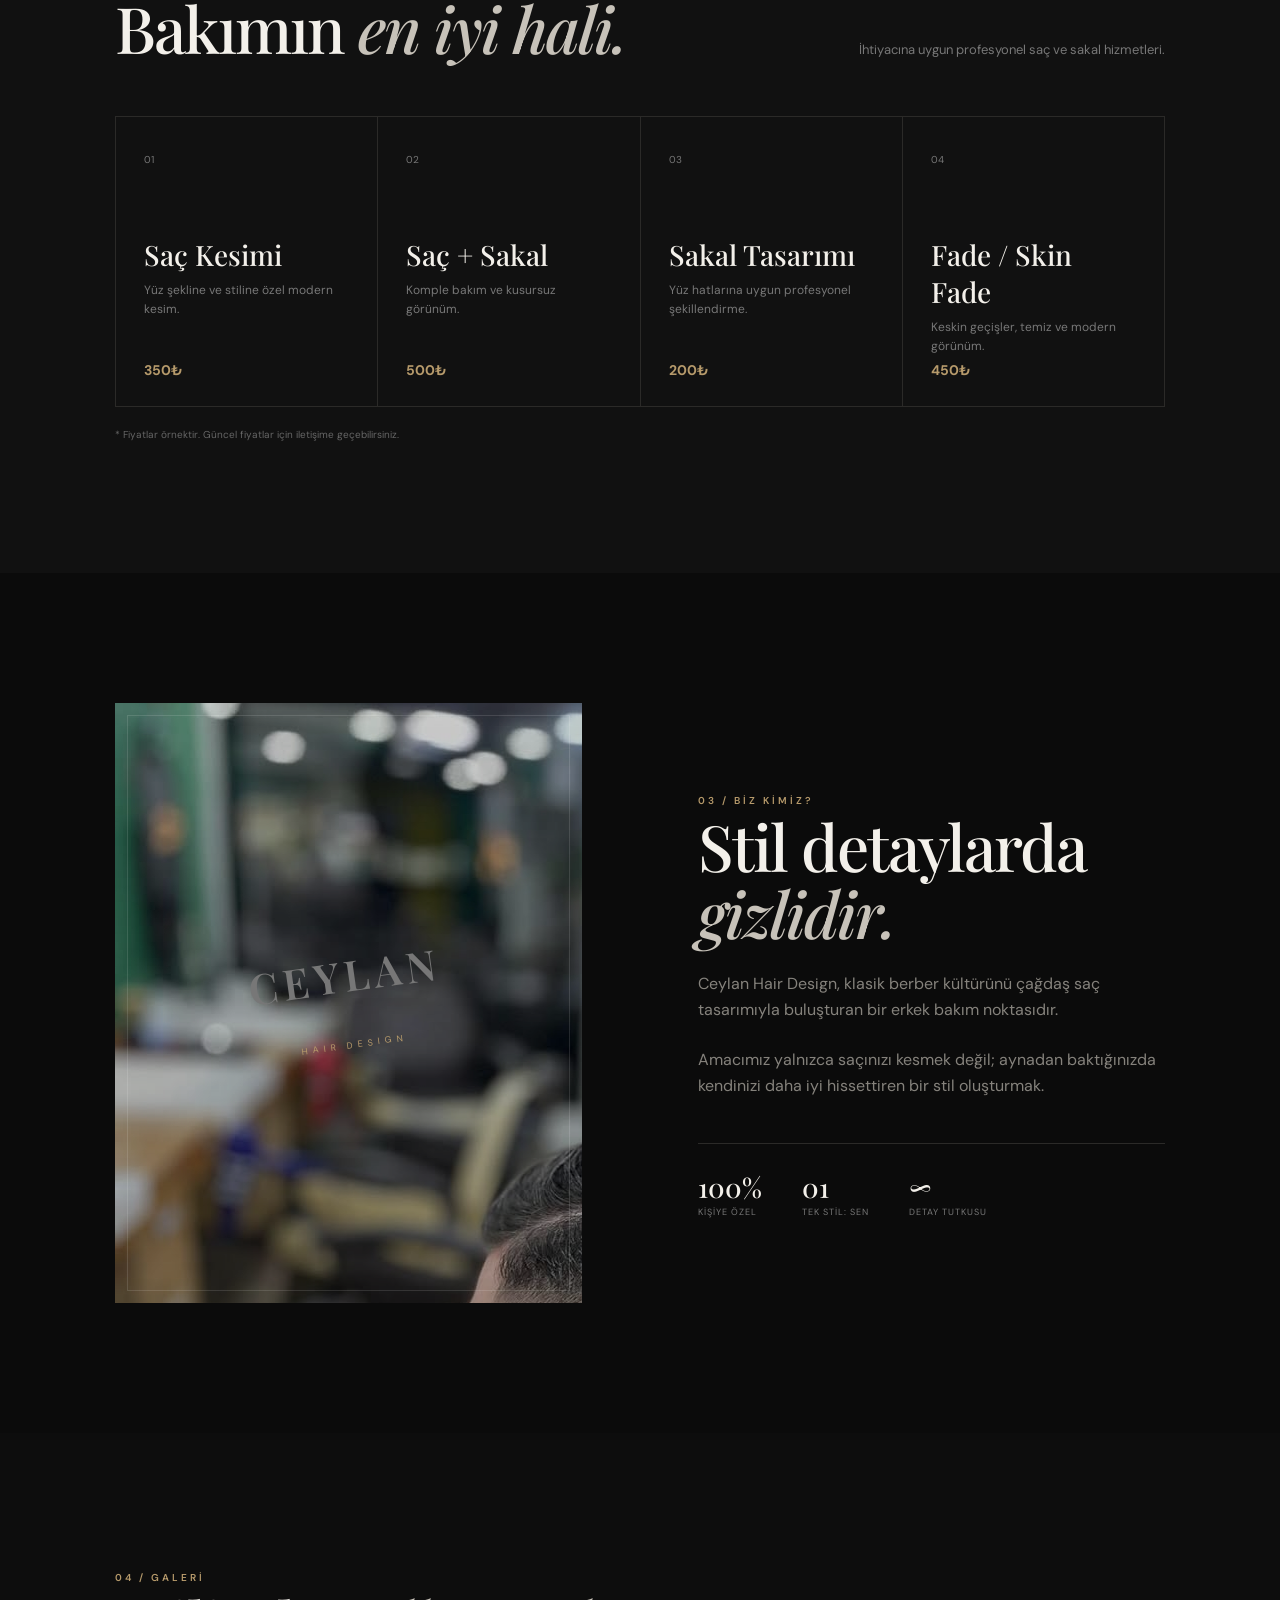
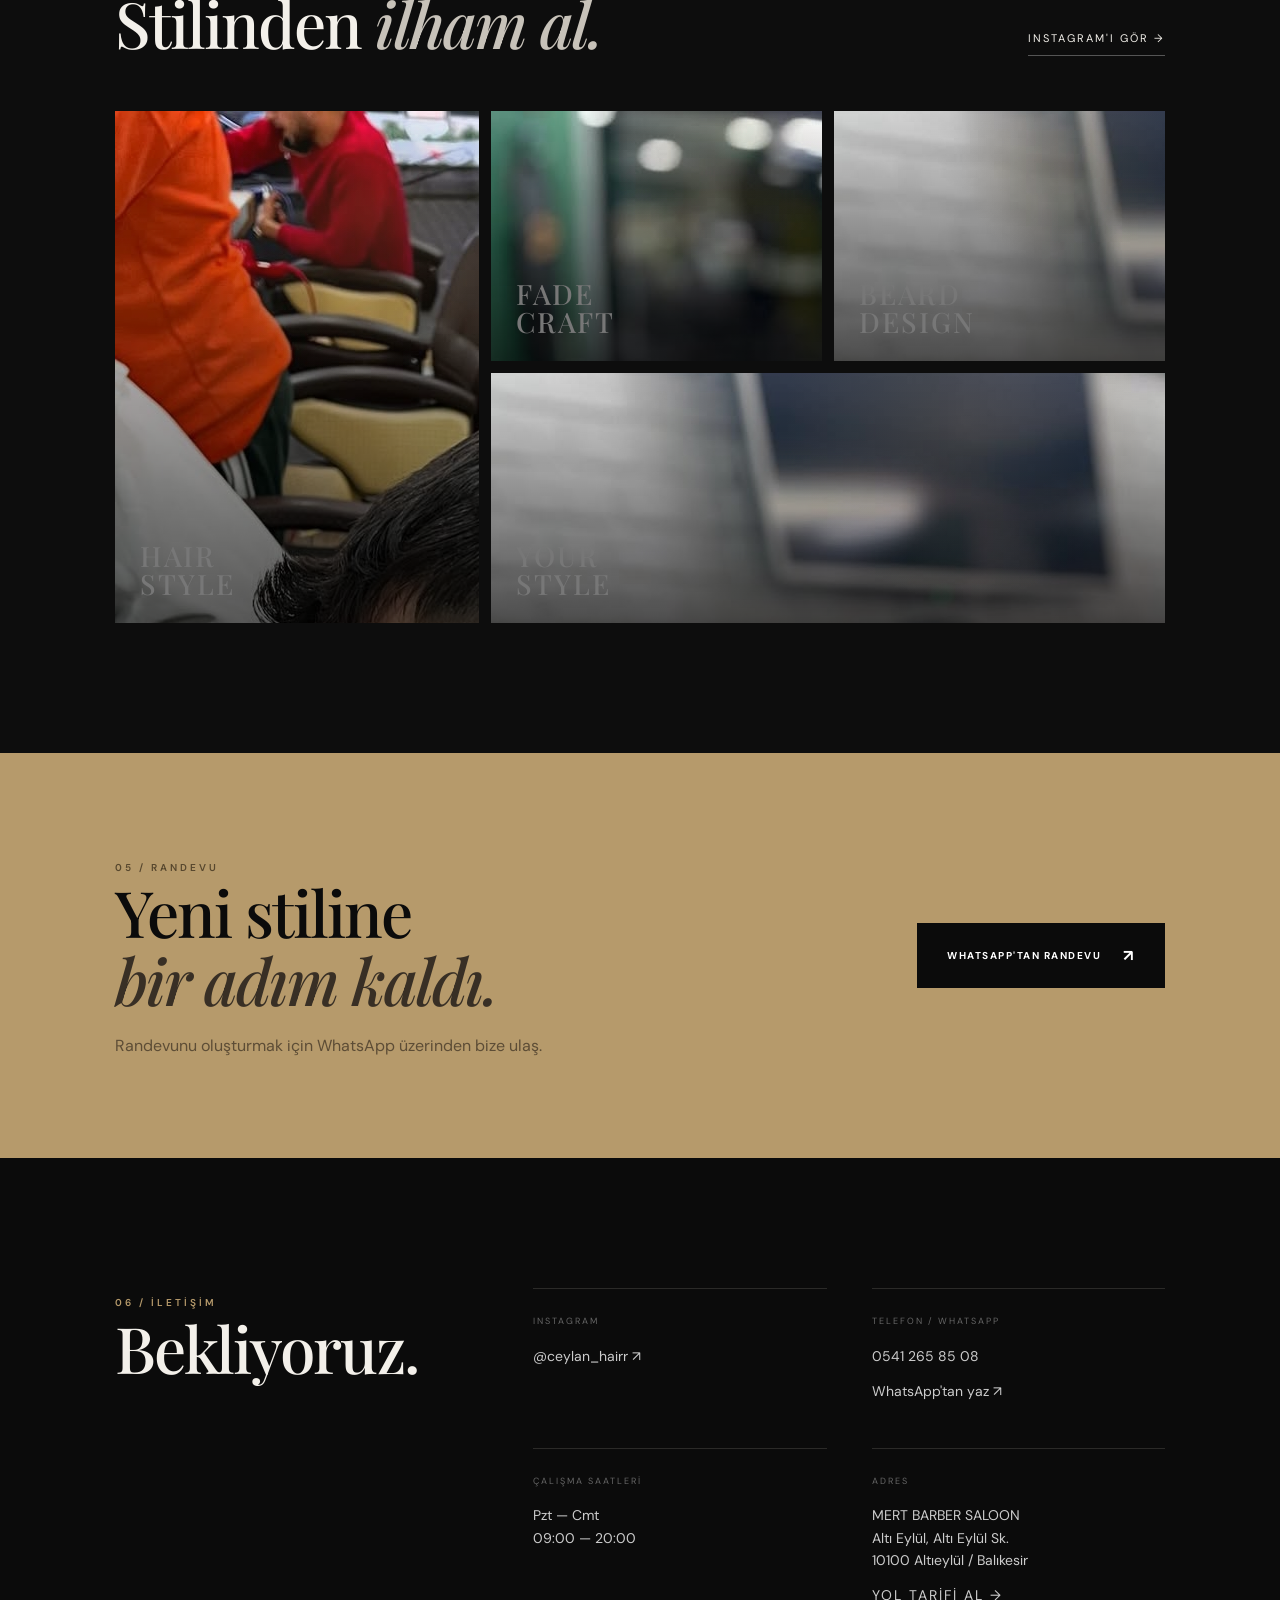
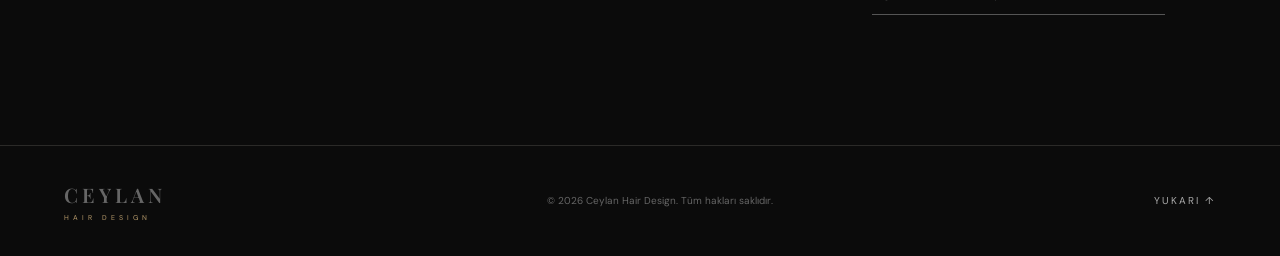
==== commit 44486b8b: "Use uploaded Ceylan Hair Design images" ====
--- a/index.html
+++ b/index.html
@@ -1,21 +1 @@
-<!doctype html>
-<html lang="tr">
-<head>
-<meta charset="UTF-8"><meta name="viewport" content="width=device-width,initial-scale=1.0">
-<meta name="description" content="Ceylan Hair Design — modern erkek berberi. Saç, sakal ve kişisel stil için profesyonel bakım.">
-<title>Ceylan Hair Design | Erkek Berberi</title>
-<link rel="preconnect" href="https://fonts.googleapis.com"><link rel="preconnect" href="https://fonts.gstatic.com" crossorigin>
-<link href="https://fonts.googleapis.com/css2?family=DM+Sans:wght@400;500;600;700&family=Playfair+Display:wght@500;600;700&display=swap" rel="stylesheet"><link rel="stylesheet" href="style.css">
-</head>
-<body>
-<header class="header"><a class="brand" href="#top"><span>CEYLAN</span><small>HAIR DESIGN</small></a><button class="menu" aria-label="Menüyü aç"><i></i><i></i></button><nav><a href="#hizmetler">Hizmetler</a><a href="#hakkimizda">Hakkımızda</a><a href="#galeri">Galeri</a><a href="#iletisim">İletişim</a><a class="nav-cta" href="#randevu">Randevu Al</a></nav></header>
-<main id="top">
-<section class="hero"><div class="hero-bg"></div><div class="hero-content"><p class="eyebrow">PREMIUM BARBER · BALIKESİR</p><h1>Tarzın,<br><em>senin imzan.</em></h1><p class="hero-text">Modern erkek bakımında kişisel stiline özel, profesyonel dokunuşlar.</p><div class="actions"><a class="btn btn-light" href="#randevu">Randevu Al <span>↗</span></a><a class="btn btn-ghost" href="#hizmetler">Hizmetleri Keşfet</a></div></div><div class="scroll">SCROLL <span></span></div></section>
-<section class="intro"><div class="section-tag">01 / Ceylan Hair Design</div><div><h2>Kesimden öte,<br><em>karakter meselesi.</em></h2><p>Yüz şeklinize, saç yapınıza ve tarzınıza uygun modern saç ve sakal tasarımları. Her randevuda detaylara odaklanan, temiz ve kişisel bir barber deneyimi.</p><a class="text-link" href="#hakkimizda">Hikâyemizi keşfet <b>→</b></a></div></section>
-<section id="hizmetler" class="services"><div class="section-head"><div><span class="eyebrow">02 / HİZMETLER</span><h2>Bakımın <em>en iyi hali.</em></h2></div><p>İhtiyacına uygun profesyonel saç ve sakal hizmetleri.</p></div><div class="service-grid"><article><span>01</span><h3>Saç Kesimi</h3><p>Yüz şekline ve stiline özel modern kesim.</p><strong>350₺</strong></article><article><span>02</span><h3>Saç + Sakal</h3><p>Komple bakım ve kusursuz görünüm.</p><strong>500₺</strong></article><article><span>03</span><h3>Sakal Tasarımı</h3><p>Yüz hatlarına uygun profesyonel şekillendirme.</p><strong>200₺</strong></article><article><span>04</span><h3>Fade / Skin Fade</h3><p>Keskin geçişler, temiz ve modern görünüm.</p><strong>450₺</strong></article></div><p class="price-note">* Fiyatlar örnektir. Güncel fiyatlar için iletişime geçebilirsiniz.</p></section>
-<section id="hakkimizda" class="about"><div class="about-photo"><div class="photo-placeholder">CEYLAN<br><small>HAIR DESIGN</small></div></div><div class="about-copy"><span class="eyebrow">03 / BİZ KİMİZ?</span><h2>Stil detaylarda<br><em>gizlidir.</em></h2><p>Ceylan Hair Design, klasik berber kültürünü çağdaş saç tasarımıyla buluşturan bir erkek bakım noktasıdır.</p><p>Amacımız yalnızca saçınızı kesmek değil; aynadan baktığınızda kendinizi daha iyi hissettiren bir stil oluşturmak.</p><div class="stats"><div><b>100%</b><small>Kişiye Özel</small></div><div><b>01</b><small>Tek Stil: Sen</small></div><div><b>∞</b><small>Detay Tutkusu</small></div></div></div></section>
-<section id="galeri" class="gallery"><div class="section-head"><div><span class="eyebrow">04 / GALERİ</span><h2>Stilinden <em>ilham al.</em></h2></div><a class="text-link" href="https://www.instagram.com/ceylan_hairr/" target="_blank" rel="noopener">Instagram'ı Gör →</a></div><div class="gallery-grid"><div class="gallery-card tall"><span>HAIR<br>STYLE</span></div><div class="gallery-card"><span>FADE<br>CRAFT</span></div><div class="gallery-card"><span>BEARD<br>DESIGN</span></div><div class="gallery-card wide"><span>YOUR<br>STYLE</span></div></div></section>
-<section id="randevu" class="booking"><div><span class="eyebrow">05 / RANDEVU</span><h2>Yeni stiline<br><em>bir adım kaldı.</em></h2><p>Randevunu oluşturmak için WhatsApp üzerinden bize ulaş.</p></div><a class="btn btn-light big" href="https://wa.me/905412658508?text=Merhaba%20Ceylan%20Hair%20Design%2C%20randevu%20almak%20istiyorum." target="_blank" rel="noopener">WhatsApp'tan Randevu <span>↗</span></a></section>
-<section id="iletisim" class="contact"><div><span class="eyebrow">06 / İLETİŞİM</span><h2>Bekliyoruz.</h2></div><div class="contact-grid"><div><small>INSTAGRAM</small><a href="https://www.instagram.com/ceylan_hairr/" target="_blank" rel="noopener">@ceylan_hairr ↗</a></div><div><small>TELEFON / WHATSAPP</small><a href="tel:+905412658508">0541 265 85 08</a><a href="https://wa.me/905412658508?text=Merhaba%20Ceylan%20Hair%20Design" target="_blank" rel="noopener">WhatsApp'tan yaz ↗</a></div><div><small>ÇALIŞMA SAATLERİ</small><p>Pzt — Cmt<br>09:00 — 20:00</p></div><div><small>ADRES</small><p>MERT BARBER SALOON<br>Altı Eylül, Altı Eylül Sk.<br>10100 Altıeylül / Balıkesir</p><a class="text-link" href="https://www.google.com/maps/search/?api=1&query=MERT+BARBER+SALOON+Balıkesir" target="_blank" rel="noopener">Yol tarifi al →</a></div></div></section>
-</main><footer><a class="brand" href="#top"><span>CEYLAN</span><small>HAIR DESIGN</small></a><p>© 2026 Ceylan Hair Design. Tüm hakları saklıdır.</p><a href="#top">Yukarı ↑</a></footer><script src="script.js"></script>
-</body></html>+<!doctype html><html lang="tr"><head><meta charset="UTF-8"><meta name="viewport" content="width=device-width,initial-scale=1.0"><meta name="description" content="Ceylan Hair Design — modern erkek berberi, Balıkesir."><title>Ceylan Hair Design | Erkek Berberi</title><link rel="preconnect" href="https://fonts.googleapis.com"><link rel="preconnect" href="https://fonts.gstatic.com" crossorigin><link href="https://fonts.googleapis.com/css2?family=DM+Sans:wght@400;500;600;700&family=Playfair+Display:wght@500;600;700&display=swap" rel="stylesheet"><link rel="stylesheet" href="style.css"></head><body><header class="header"><a class="brand" href="#top"><span>CEYLAN</span><small>HAIR DESIGN</small></a><button class="menu" aria-label="Menüyü aç"><i></i><i></i></button><nav><a href="#hizmetler">Hizmetler</a><a href="#hakkimizda">Hakkımızda</a><a href="#galeri">Galeri</a><a href="#iletisim">İletişim</a><a class="nav-cta" href="#randevu">Randevu Al</a></nav></header><main id="top"><section class="hero"><div class="hero-bg" style="background-image:linear-gradient(90deg,rgba(0,0,0,.94),rgba(0,0,0,.5)),url('assets/Screenshot_20260815-151736.jpg')"></div><div class="hero-content"><p class="eyebrow">PREMIUM BARBER · BALIKESİR</p><h1>Ceylan<br><em>Hair Design.</em></h1><p class="hero-text">Modern erkek bakımında kişisel stiline özel, profesyonel dokunuşlar.</p><div class="actions"><a class="btn btn-light" href="#randevu">Randevu Al <span>↗</span></a><a class="btn btn-ghost" href="#hizmetler">Hizmetleri Keşfet</a></div></div><div class="scroll">SCROLL <span></span></div></section><section class="intro"><div class="section-tag">01 / Ceylan Hair Design</div><div><h2>Kesimden öte,<br><em>karakter meselesi.</em></h2><p>Yüz şeklinize, saç yapınıza ve tarzınıza uygun modern saç ve sakal tasarımları. Her randevuda detaylara odaklanan, temiz ve kişisel bir barber deneyimi.</p><a class="text-link" href="#hakkimizda">Hikâyemizi keşfet <b>→</b></a></div></section><section id="hizmetler" class="services"><div class="section-head"><div><span class="eyebrow">02 / HİZMETLER</span><h2>Bakımın <em>en iyi hali.</em></h2></div><p>İhtiyacına uygun profesyonel saç ve sakal hizmetleri.</p></div><div class="service-grid"><article><span>01</span><h3>Saç Kesimi</h3><p>Yüz şekline ve stiline özel modern kesim.</p><strong>350₺</strong></article><article><span>02</span><h3>Saç + Sakal</h3><p>Komple bakım ve kusursuz görünüm.</p><strong>500₺</strong></article><article><span>03</span><h3>Sakal Tasarımı</h3><p>Yüz hatlarına uygun profesyonel şekillendirme.</p><strong>200₺</strong></article><article><span>04</span><h3>Fade / Skin Fade</h3><p>Keskin geçişler, temiz ve modern görünüm.</p><strong>450₺</strong></article></div><p class="price-note">* Fiyatlar örnektir. Güncel fiyatlar için iletişime geçebilirsiniz.</p></section><section id="hakkimizda" class="about"><div class="about-photo" style="background-image:linear-gradient(rgba(0,0,0,.2),rgba(0,0,0,.35)),url('assets/Screenshot_20260815-151759.jpg')"><div class="photo-placeholder">CEYLAN<br><small>HAIR DESIGN</small></div></div><div class="about-copy"><span class="eyebrow">03 / BİZ KİMİZ?</span><h2>Stil detaylarda<br><em>gizlidir.</em></h2><p>Ceylan Hair Design, klasik berber kültürünü çağdaş saç tasarımıyla buluşturan bir erkek bakım noktasıdır.</p><p>Amacımız yalnızca saçınızı kesmek değil; aynadan baktığınızda kendinizi daha iyi hissettiren bir stil oluşturmak.</p><div class="stats"><div><b>100%</b><small>Kişiye Özel</small></div><div><b>01</b><small>Tek Stil: Sen</small></div><div><b>∞</b><small>Detay Tutkusu</small></div></div></div></section><section id="galeri" class="gallery"><div class="section-head"><div><span class="eyebrow">04 / GALERİ</span><h2>Stilinden <em>ilham al.</em></h2></div><a class="text-link" href="https://www.instagram.com/ceylan_hairr/" target="_blank" rel="noopener">Instagram'ı Gör →</a></div><div class="gallery-grid"><div class="gallery-card tall" style="background-image:linear-gradient(0deg,rgba(0,0,0,.65),transparent),url('assets/Screenshot_20260815-151736.jpg')"><span>HAIR<br>STYLE</span></div><div class="gallery-card" style="background-image:linear-gradient(0deg,rgba(0,0,0,.65),transparent),url('assets/Screenshot_20260815-151759.jpg')"><span>FADE<br>CRAFT</span></div><div class="gallery-card" style="background-image:linear-gradient(0deg,rgba(0,0,0,.65),transparent),url('assets/Screenshot_20260815-151811.jpg')"><span>BEARD<br>DESIGN</span></div><div class="gallery-card wide" style="background-image:linear-gradient(0deg,rgba(0,0,0,.65),transparent),url('assets/Screenshot_20260815-151811.jpg')"><span>YOUR<br>STYLE</span></div></div></section><section id="randevu" class="booking"><div><span class="eyebrow">05 / RANDEVU</span><h2>Yeni stiline<br><em>bir adım kaldı.</em></h2><p>Randevunu oluşturmak için WhatsApp üzerinden bize ulaş.</p></div><a class="btn btn-light big" href="https://wa.me/905412658508?text=Merhaba%20Ceylan%20Hair%20Design%2C%20randevu%20almak%20istiyorum." target="_blank" rel="noopener">WhatsApp'tan Randevu <span>↗</span></a></section><section id="iletisim" class="contact"><div><span class="eyebrow">06 / İLETİŞİM</span><h2>Bekliyoruz.</h2></div><div class="contact-grid"><div><small>INSTAGRAM</small><a href="https://www.instagram.com/ceylan_hairr/" target="_blank" rel="noopener">@ceylan_hairr ↗</a></div><div><small>TELEFON / WHATSAPP</small><a href="tel:+905412658508">0541 265 85 08</a><a href="https://wa.me/905412658508?text=Merhaba%20Ceylan%20Hair%20Design" target="_blank" rel="noopener">WhatsApp'tan yaz ↗</a></div><div><small>ÇALIŞMA SAATLERİ</small><p>Pzt — Cmt<br>09:00 — 20:00</p></div><div><small>ADRES</small><p>MERT BARBER SALOON<br>Altı Eylül, Altı Eylül Sk.<br>10100 Altıeylül / Balıkesir</p><a class="text-link" href="https://www.google.com/maps/search/?api=1&query=MERT+BARBER+SALOON+Balıkesir" target="_blank" rel="noopener">Yol tarifi al →</a></div></div></section></main><footer><a class="brand" href="#top"><span>CEYLAN</span><small>HAIR DESIGN</small></a><p>© 2026 Ceylan Hair Design. Tüm hakları saklıdır.</p><a href="#top">Yukarı ↑</a></footer><script src="script.js"></script></body></html>
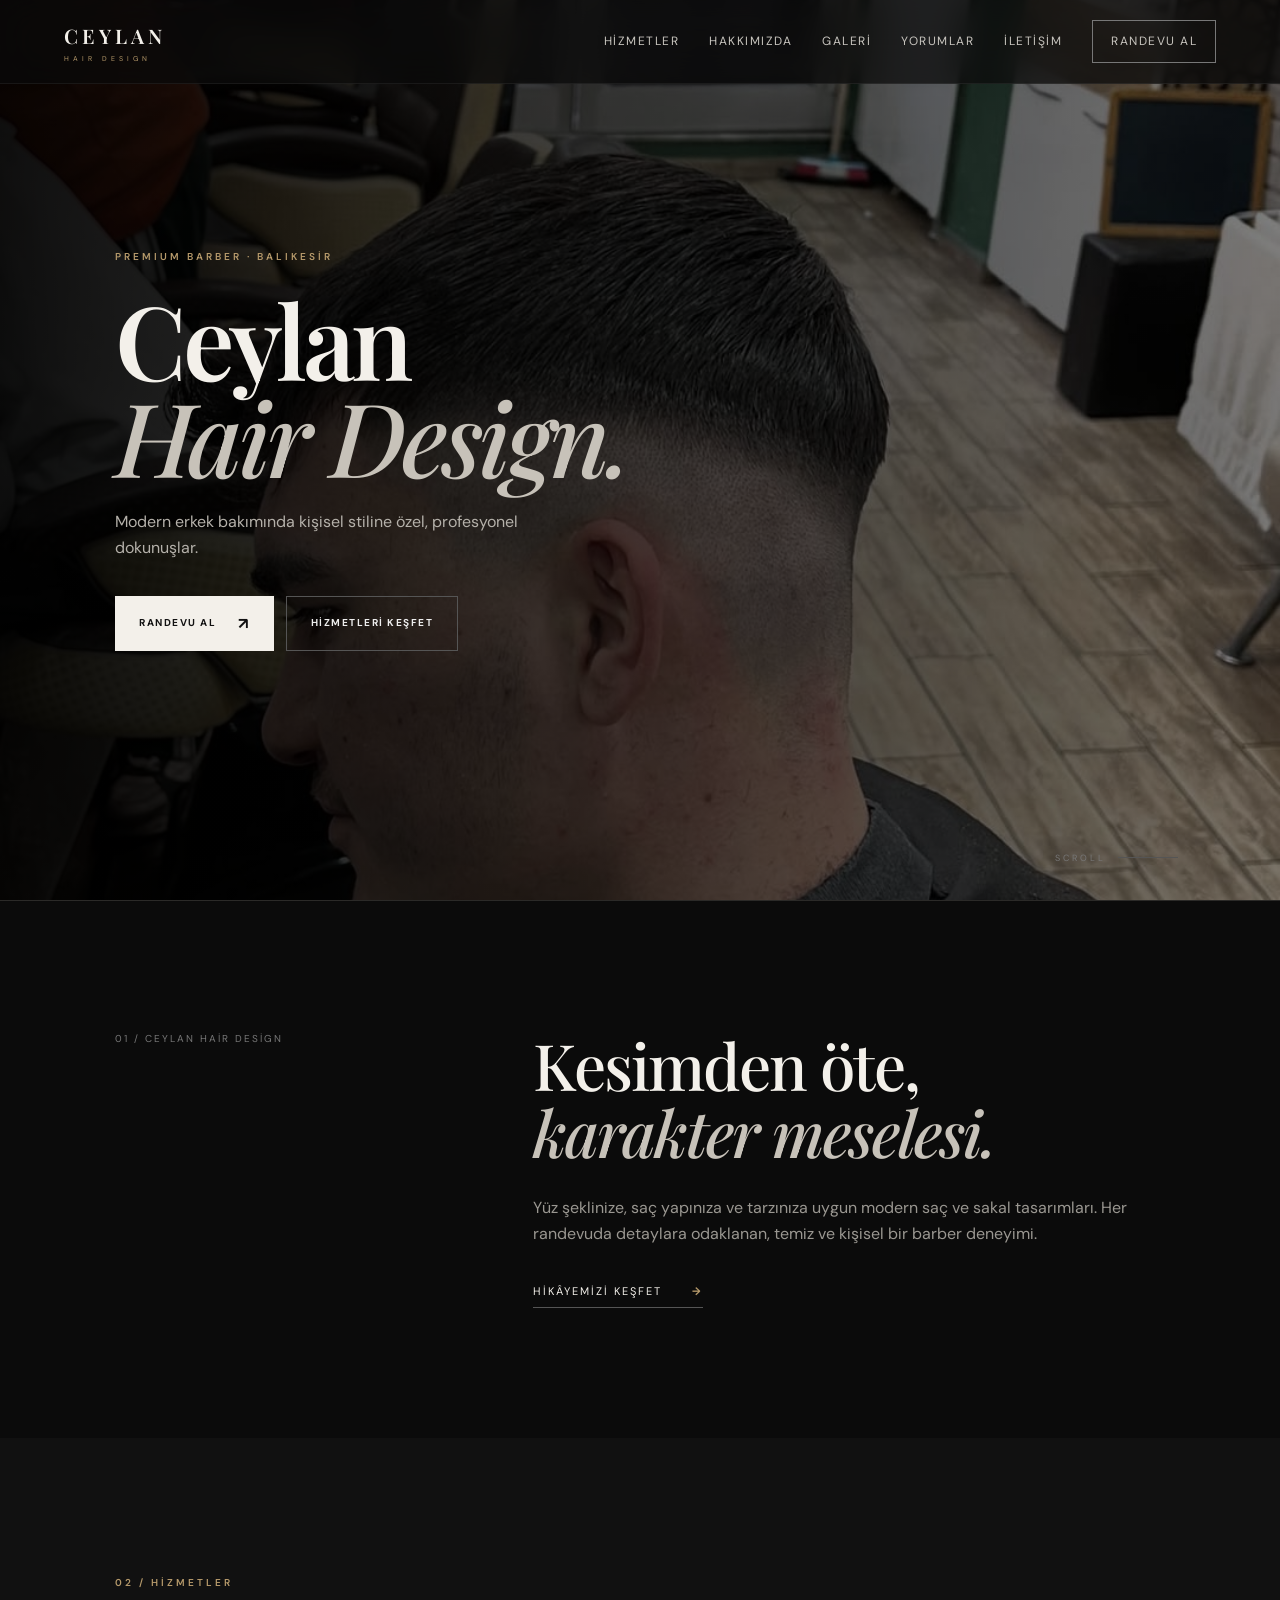
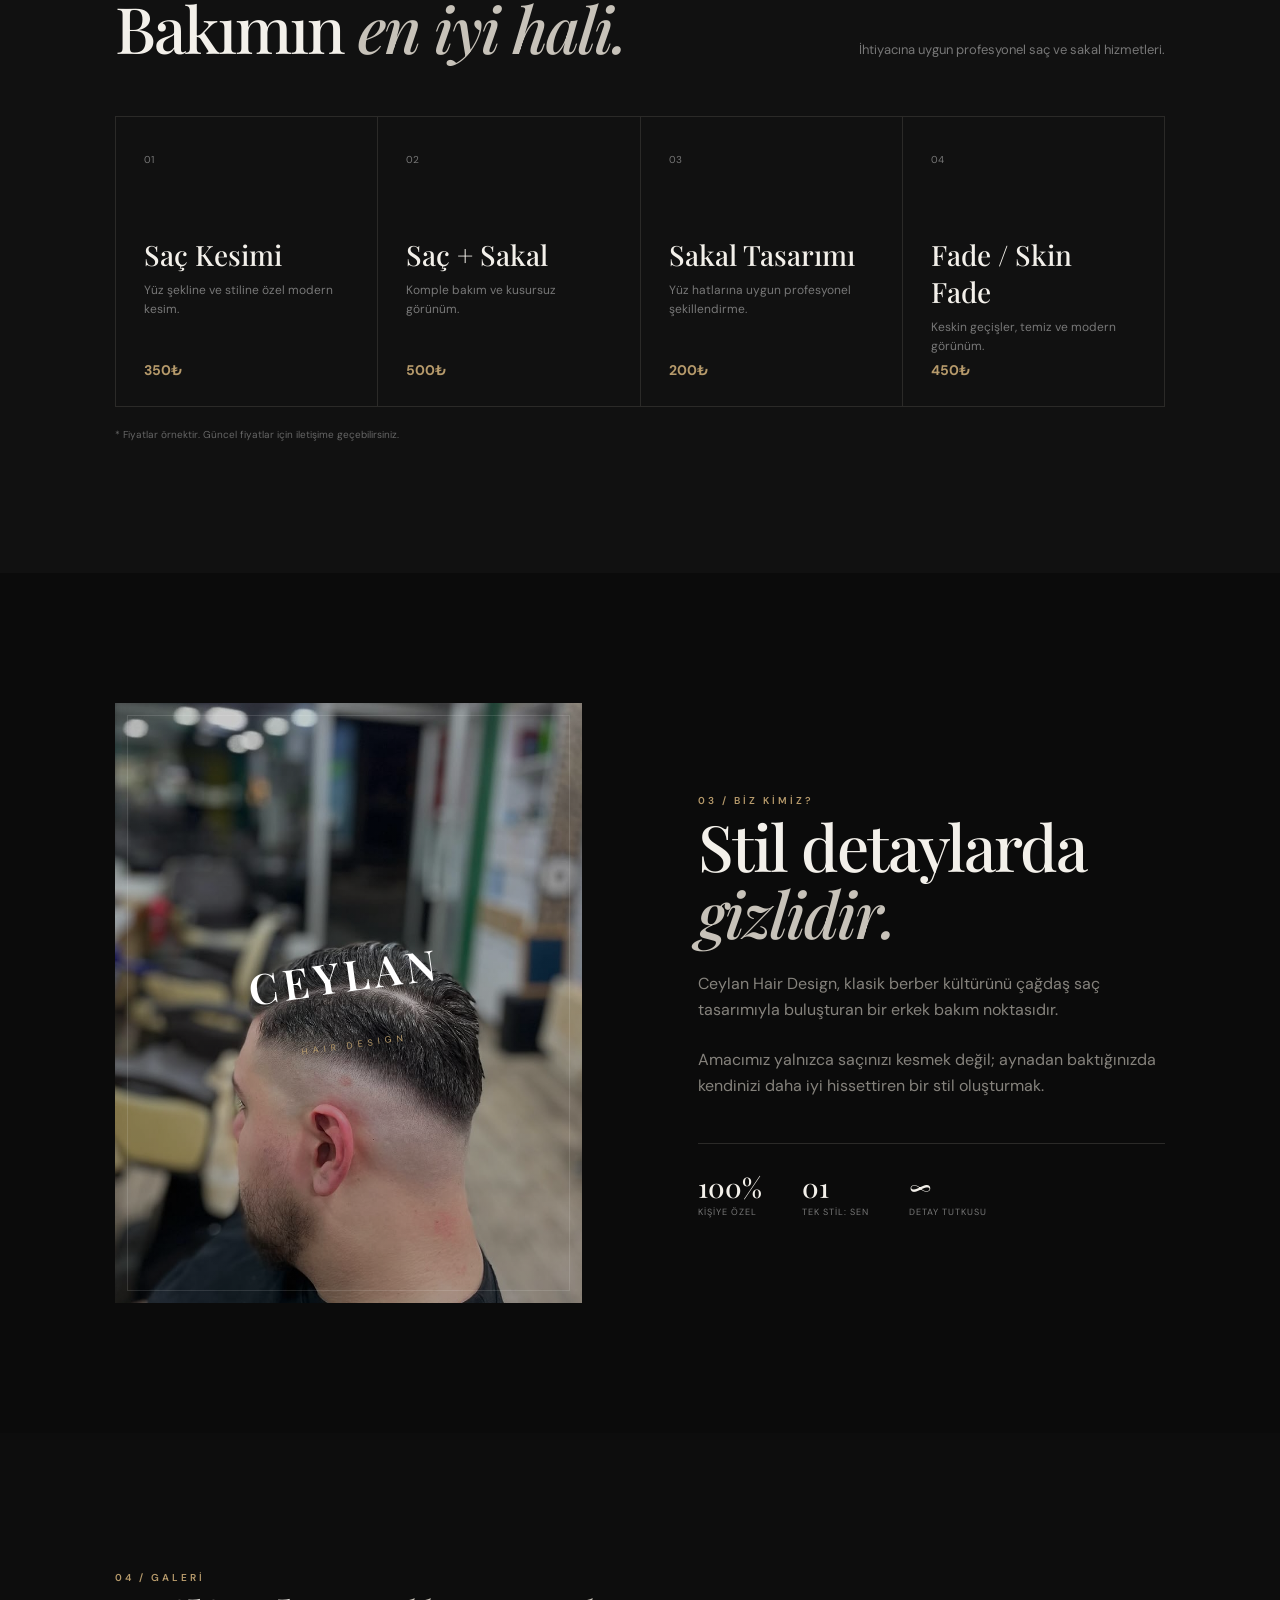
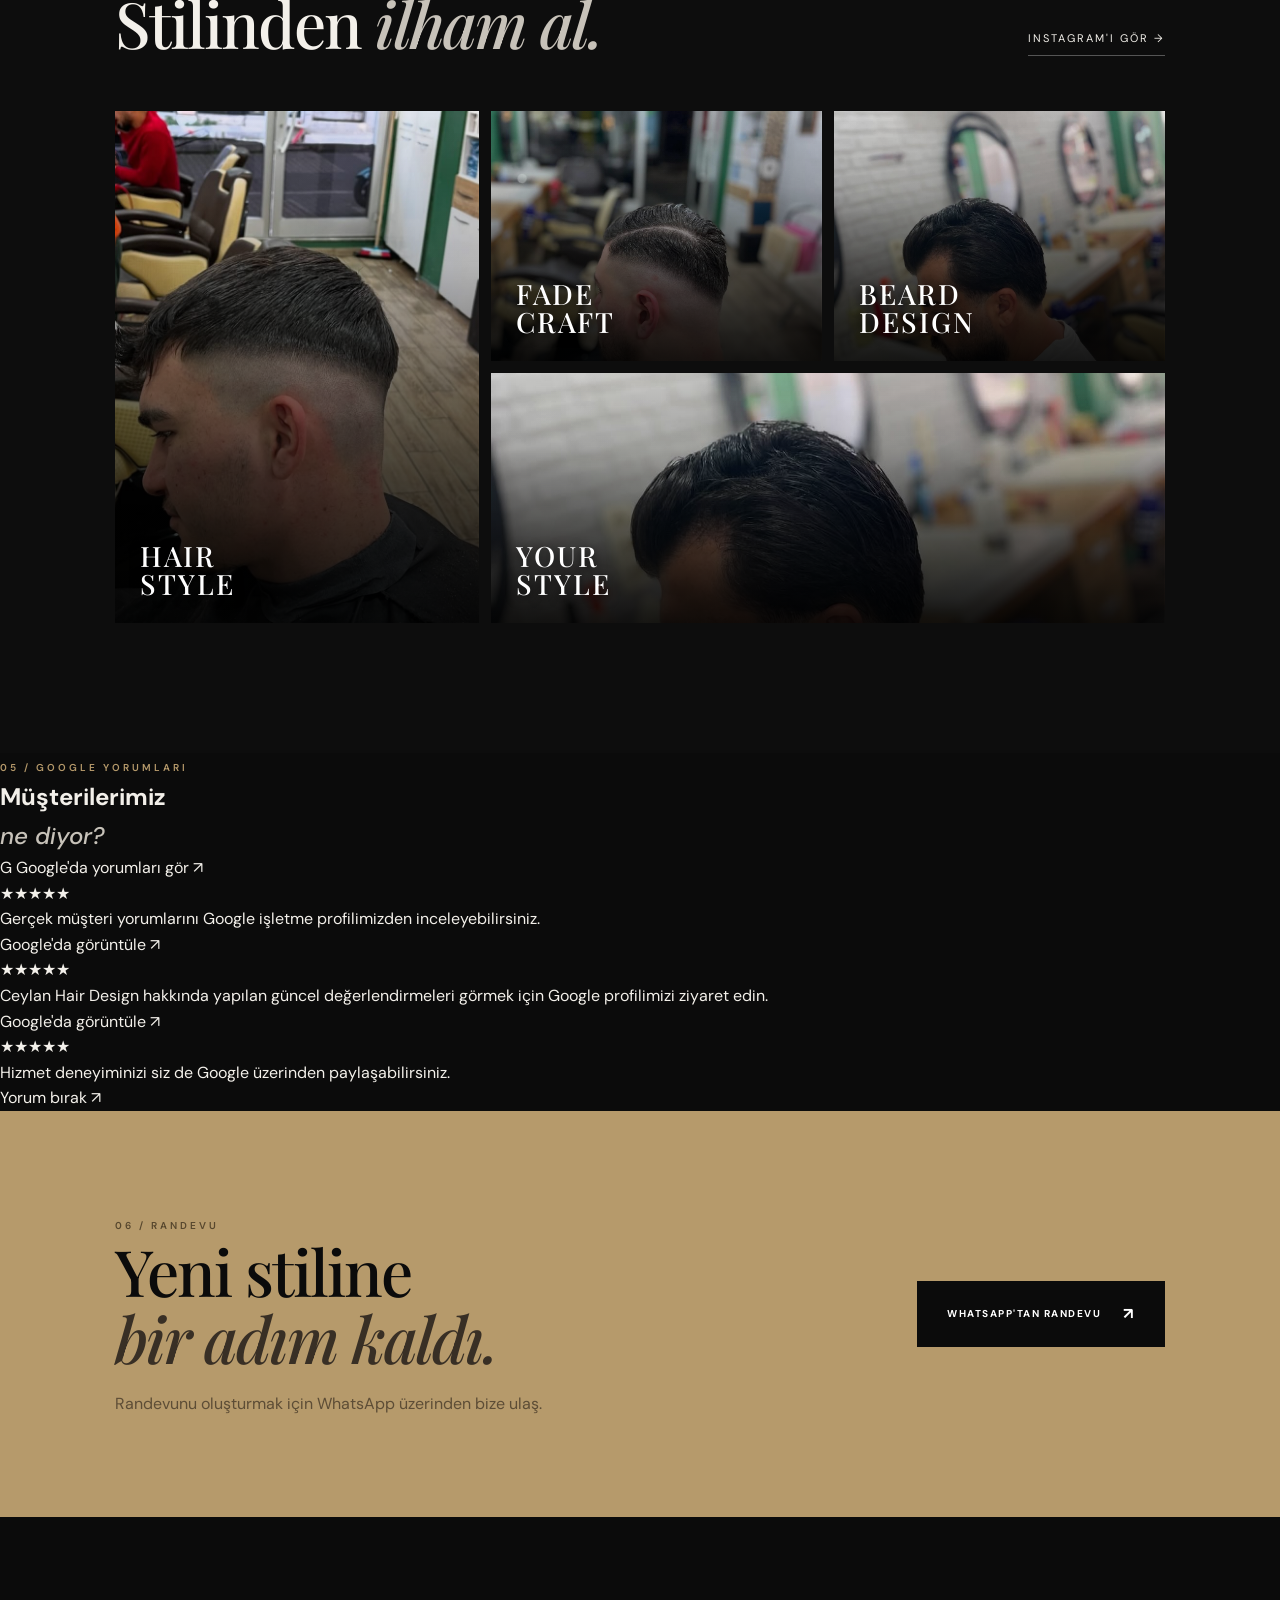
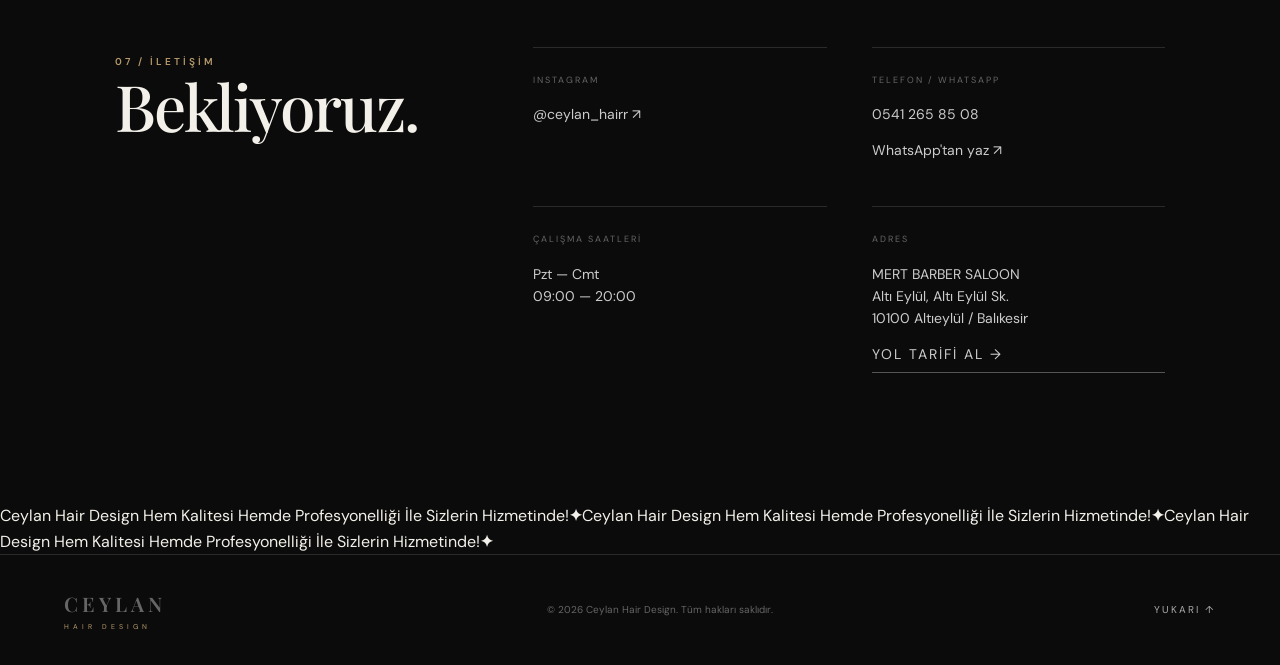
==== commit 684486f1: "Add Google reviews and bottom marquee" ====
--- a/index.html
+++ b/index.html
@@ -1 +1 @@
-<!doctype html><html lang="tr"><head><meta charset="UTF-8"><meta name="viewport" content="width=device-width,initial-scale=1.0"><meta name="description" content="Ceylan Hair Design — modern erkek berberi, Balıkesir."><title>Ceylan Hair Design | Erkek Berberi</title><link rel="preconnect" href="https://fonts.googleapis.com"><link rel="preconnect" href="https://fonts.gstatic.com" crossorigin><link href="https://fonts.googleapis.com/css2?family=DM+Sans:wght@400;500;600;700&family=Playfair+Display:wght@500;600;700&display=swap" rel="stylesheet"><link rel="stylesheet" href="style.css"></head><body><header class="header"><a class="brand" href="#top"><span>CEYLAN</span><small>HAIR DESIGN</small></a><button class="menu" aria-label="Menüyü aç"><i></i><i></i></button><nav><a href="#hizmetler">Hizmetler</a><a href="#hakkimizda">Hakkımızda</a><a href="#galeri">Galeri</a><a href="#iletisim">İletişim</a><a class="nav-cta" href="#randevu">Randevu Al</a></nav></header><main id="top"><section class="hero"><div class="hero-bg" style="background-image:linear-gradient(90deg,rgba(0,0,0,.94),rgba(0,0,0,.5)),url('assets/Screenshot_20260815-151736.jpg')"></div><div class="hero-content"><p class="eyebrow">PREMIUM BARBER · BALIKESİR</p><h1>Ceylan<br><em>Hair Design.</em></h1><p class="hero-text">Modern erkek bakımında kişisel stiline özel, profesyonel dokunuşlar.</p><div class="actions"><a class="btn btn-light" href="#randevu">Randevu Al <span>↗</span></a><a class="btn btn-ghost" href="#hizmetler">Hizmetleri Keşfet</a></div></div><div class="scroll">SCROLL <span></span></div></section><section class="intro"><div class="section-tag">01 / Ceylan Hair Design</div><div><h2>Kesimden öte,<br><em>karakter meselesi.</em></h2><p>Yüz şeklinize, saç yapınıza ve tarzınıza uygun modern saç ve sakal tasarımları. Her randevuda detaylara odaklanan, temiz ve kişisel bir barber deneyimi.</p><a class="text-link" href="#hakkimizda">Hikâyemizi keşfet <b>→</b></a></div></section><section id="hizmetler" class="services"><div class="section-head"><div><span class="eyebrow">02 / HİZMETLER</span><h2>Bakımın <em>en iyi hali.</em></h2></div><p>İhtiyacına uygun profesyonel saç ve sakal hizmetleri.</p></div><div class="service-grid"><article><span>01</span><h3>Saç Kesimi</h3><p>Yüz şekline ve stiline özel modern kesim.</p><strong>350₺</strong></article><article><span>02</span><h3>Saç + Sakal</h3><p>Komple bakım ve kusursuz görünüm.</p><strong>500₺</strong></article><article><span>03</span><h3>Sakal Tasarımı</h3><p>Yüz hatlarına uygun profesyonel şekillendirme.</p><strong>200₺</strong></article><article><span>04</span><h3>Fade / Skin Fade</h3><p>Keskin geçişler, temiz ve modern görünüm.</p><strong>450₺</strong></article></div><p class="price-note">* Fiyatlar örnektir. Güncel fiyatlar için iletişime geçebilirsiniz.</p></section><section id="hakkimizda" class="about"><div class="about-photo" style="background-image:linear-gradient(rgba(0,0,0,.2),rgba(0,0,0,.35)),url('assets/Screenshot_20260815-151759.jpg')"><div class="photo-placeholder">CEYLAN<br><small>HAIR DESIGN</small></div></div><div class="about-copy"><span class="eyebrow">03 / BİZ KİMİZ?</span><h2>Stil detaylarda<br><em>gizlidir.</em></h2><p>Ceylan Hair Design, klasik berber kültürünü çağdaş saç tasarımıyla buluşturan bir erkek bakım noktasıdır.</p><p>Amacımız yalnızca saçınızı kesmek değil; aynadan baktığınızda kendinizi daha iyi hissettiren bir stil oluşturmak.</p><div class="stats"><div><b>100%</b><small>Kişiye Özel</small></div><div><b>01</b><small>Tek Stil: Sen</small></div><div><b>∞</b><small>Detay Tutkusu</small></div></div></div></section><section id="galeri" class="gallery"><div class="section-head"><div><span class="eyebrow">04 / GALERİ</span><h2>Stilinden <em>ilham al.</em></h2></div><a class="text-link" href="https://www.instagram.com/ceylan_hairr/" target="_blank" rel="noopener">Instagram'ı Gör →</a></div><div class="gallery-grid"><div class="gallery-card tall" style="background-image:linear-gradient(0deg,rgba(0,0,0,.65),transparent),url('assets/Screenshot_20260815-151736.jpg')"><span>HAIR<br>STYLE</span></div><div class="gallery-card" style="background-image:linear-gradient(0deg,rgba(0,0,0,.65),transparent),url('assets/Screenshot_20260815-151759.jpg')"><span>FADE<br>CRAFT</span></div><div class="gallery-card" style="background-image:linear-gradient(0deg,rgba(0,0,0,.65),transparent),url('assets/Screenshot_20260815-151811.jpg')"><span>BEARD<br>DESIGN</span></div><div class="gallery-card wide" style="background-image:linear-gradient(0deg,rgba(0,0,0,.65),transparent),url('assets/Screenshot_20260815-151811.jpg')"><span>YOUR<br>STYLE</span></div></div></section><section id="randevu" class="booking"><div><span class="eyebrow">05 / RANDEVU</span><h2>Yeni stiline<br><em>bir adım kaldı.</em></h2><p>Randevunu oluşturmak için WhatsApp üzerinden bize ulaş.</p></div><a class="btn btn-light big" href="https://wa.me/905412658508?text=Merhaba%20Ceylan%20Hair%20Design%2C%20randevu%20almak%20istiyorum." target="_blank" rel="noopener">WhatsApp'tan Randevu <span>↗</span></a></section><section id="iletisim" class="contact"><div><span class="eyebrow">06 / İLETİŞİM</span><h2>Bekliyoruz.</h2></div><div class="contact-grid"><div><small>INSTAGRAM</small><a href="https://www.instagram.com/ceylan_hairr/" target="_blank" rel="noopener">@ceylan_hairr ↗</a></div><div><small>TELEFON / WHATSAPP</small><a href="tel:+905412658508">0541 265 85 08</a><a href="https://wa.me/905412658508?text=Merhaba%20Ceylan%20Hair%20Design" target="_blank" rel="noopener">WhatsApp'tan yaz ↗</a></div><div><small>ÇALIŞMA SAATLERİ</small><p>Pzt — Cmt<br>09:00 — 20:00</p></div><div><small>ADRES</small><p>MERT BARBER SALOON<br>Altı Eylül, Altı Eylül Sk.<br>10100 Altıeylül / Balıkesir</p><a class="text-link" href="https://www.google.com/maps/search/?api=1&query=MERT+BARBER+SALOON+Balıkesir" target="_blank" rel="noopener">Yol tarifi al →</a></div></div></section></main><footer><a class="brand" href="#top"><span>CEYLAN</span><small>HAIR DESIGN</small></a><p>© 2026 Ceylan Hair Design. Tüm hakları saklıdır.</p><a href="#top">Yukarı ↑</a></footer><script src="script.js"></script></body></html>+<!doctype html><html lang="tr"><head><meta charset="UTF-8"><meta name="viewport" content="width=device-width,initial-scale=1.0"><meta name="description" content="Ceylan Hair Design — modern erkek berberi, Balıkesir."><title>Ceylan Hair Design | Erkek Berberi</title><link rel="preconnect" href="https://fonts.googleapis.com"><link rel="preconnect" href="https://fonts.gstatic.com" crossorigin><link href="https://fonts.googleapis.com/css2?family=DM+Sans:wght@400;500;600;700&family=Playfair+Display:wght@500;600;700&display=swap" rel="stylesheet"><link rel="stylesheet" href="style.css"></head><body><header class="header"><a class="brand" href="#top"><span>CEYLAN</span><small>HAIR DESIGN</small></a><button class="menu" aria-label="Menüyü aç"><i></i><i></i></button><nav><a href="#hizmetler">Hizmetler</a><a href="#hakkimizda">Hakkımızda</a><a href="#galeri">Galeri</a><a href="#yorumlar">Yorumlar</a><a href="#iletisim">İletişim</a><a class="nav-cta" href="#randevu">Randevu Al</a></nav></header><main id="top"><section class="hero"><div class="hero-bg" style="background-image:linear-gradient(90deg,rgba(0,0,0,.94),rgba(0,0,0,.5)),url('assets/Screenshot_20260815-151736.jpg')"></div><div class="hero-content"><p class="eyebrow">PREMIUM BARBER · BALIKESİR</p><h1>Ceylan<br><em>Hair Design.</em></h1><p class="hero-text">Modern erkek bakımında kişisel stiline özel, profesyonel dokunuşlar.</p><div class="actions"><a class="btn btn-light" href="#randevu">Randevu Al <span>↗</span></a><a class="btn btn-ghost" href="#hizmetler">Hizmetleri Keşfet</a></div></div><div class="scroll">SCROLL <span></span></div></section><section class="intro"><div class="section-tag">01 / Ceylan Hair Design</div><div><h2>Kesimden öte,<br><em>karakter meselesi.</em></h2><p>Yüz şeklinize, saç yapınıza ve tarzınıza uygun modern saç ve sakal tasarımları. Her randevuda detaylara odaklanan, temiz ve kişisel bir barber deneyimi.</p><a class="text-link" href="#hakkimizda">Hikâyemizi keşfet <b>→</b></a></div></section><section id="hizmetler" class="services"><div class="section-head"><div><span class="eyebrow">02 / HİZMETLER</span><h2>Bakımın <em>en iyi hali.</em></h2></div><p>İhtiyacına uygun profesyonel saç ve sakal hizmetleri.</p></div><div class="service-grid"><article><span>01</span><h3>Saç Kesimi</h3><p>Yüz şekline ve stiline özel modern kesim.</p><strong>350₺</strong></article><article><span>02</span><h3>Saç + Sakal</h3><p>Komple bakım ve kusursuz görünüm.</p><strong>500₺</strong></article><article><span>03</span><h3>Sakal Tasarımı</h3><p>Yüz hatlarına uygun profesyonel şekillendirme.</p><strong>200₺</strong></article><article><span>04</span><h3>Fade / Skin Fade</h3><p>Keskin geçişler, temiz ve modern görünüm.</p><strong>450₺</strong></article></div><p class="price-note">* Fiyatlar örnektir. Güncel fiyatlar için iletişime geçebilirsiniz.</p></section><section id="hakkimizda" class="about"><div class="about-photo" style="background-image:linear-gradient(rgba(0,0,0,.2),rgba(0,0,0,.35)),url('assets/Screenshot_20260815-151759.jpg')"><div class="photo-placeholder">CEYLAN<br><small>HAIR DESIGN</small></div></div><div class="about-copy"><span class="eyebrow">03 / BİZ KİMİZ?</span><h2>Stil detaylarda<br><em>gizlidir.</em></h2><p>Ceylan Hair Design, klasik berber kültürünü çağdaş saç tasarımıyla buluşturan bir erkek bakım noktasıdır.</p><p>Amacımız yalnızca saçınızı kesmek değil; aynadan baktığınızda kendinizi daha iyi hissettiren bir stil oluşturmak.</p><div class="stats"><div><b>100%</b><small>Kişiye Özel</small></div><div><b>01</b><small>Tek Stil: Sen</small></div><div><b>∞</b><small>Detay Tutkusu</small></div></div></div></section><section id="galeri" class="gallery"><div class="section-head"><div><span class="eyebrow">04 / GALERİ</span><h2>Stilinden <em>ilham al.</em></h2></div><a class="text-link" href="https://www.instagram.com/ceylan_hairr/" target="_blank" rel="noopener">Instagram'ı Gör →</a></div><div class="gallery-grid"><div class="gallery-card tall" style="background-image:linear-gradient(0deg,rgba(0,0,0,.65),transparent),url('assets/Screenshot_20260815-151736.jpg')"><span>HAIR<br>STYLE</span></div><div class="gallery-card" style="background-image:linear-gradient(0deg,rgba(0,0,0,.65),transparent),url('assets/Screenshot_20260815-151759.jpg')"><span>FADE<br>CRAFT</span></div><div class="gallery-card" style="background-image:linear-gradient(0deg,rgba(0,0,0,.65),transparent),url('assets/Screenshot_20260815-151811.jpg')"><span>BEARD<br>DESIGN</span></div><div class="gallery-card wide" style="background-image:linear-gradient(0deg,rgba(0,0,0,.65),transparent),url('assets/Screenshot_20260815-151811.jpg')"><span>YOUR<br>STYLE</span></div></div></section><section id="yorumlar" class="reviews"><div class="reviews-head"><div><span class="eyebrow">05 / GOOGLE YORUMLARI</span><h2>Müşterilerimiz<br><em>ne diyor?</em></h2></div><a class="google-link" href="https://www.google.com/search?q=MERT+BARBER+SALOON+Bal%C4%B1kesir" target="_blank" rel="noopener"><span class="google-mark">G</span> Google'da yorumları gör ↗</a></div><div class="reviews-grid"><article><div class="stars">★★★★★</div><p>Gerçek müşteri yorumlarını Google işletme profilimizden inceleyebilirsiniz.</p><span>Google'da görüntüle ↗</span></article><article><div class="stars">★★★★★</div><p>Ceylan Hair Design hakkında yapılan güncel değerlendirmeleri görmek için Google profilimizi ziyaret edin.</p><span>Google'da görüntüle ↗</span></article><article><div class="stars">★★★★★</div><p>Hizmet deneyiminizi siz de Google üzerinden paylaşabilirsiniz.</p><span>Yorum bırak ↗</span></article></div></section><section id="randevu" class="booking"><div><span class="eyebrow">06 / RANDEVU</span><h2>Yeni stiline<br><em>bir adım kaldı.</em></h2><p>Randevunu oluşturmak için WhatsApp üzerinden bize ulaş.</p></div><a class="btn btn-light big" href="https://wa.me/905412658508?text=Merhaba%20Ceylan%20Hair%20Design%2C%20randevu%20almak%20istiyorum." target="_blank" rel="noopener">WhatsApp'tan Randevu <span>↗</span></a></section><section id="iletisim" class="contact"><div><span class="eyebrow">07 / İLETİŞİM</span><h2>Bekliyoruz.</h2></div><div class="contact-grid"><div><small>INSTAGRAM</small><a href="https://www.instagram.com/ceylan_hairr/" target="_blank" rel="noopener">@ceylan_hairr ↗</a></div><div><small>TELEFON / WHATSAPP</small><a href="tel:+905412658508">0541 265 85 08</a><a href="https://wa.me/905412658508?text=Merhaba%20Ceylan%20Hair%20Design" target="_blank" rel="noopener">WhatsApp'tan yaz ↗</a></div><div><small>ÇALIŞMA SAATLERİ</small><p>Pzt — Cmt<br>09:00 — 20:00</p></div><div><small>ADRES</small><p>MERT BARBER SALOON<br>Altı Eylül, Altı Eylül Sk.<br>10100 Altıeylül / Balıkesir</p><a class="text-link" href="https://www.google.com/maps/search/?api=1&query=MERT+BARBER+SALOON+Balıkesir" target="_blank" rel="noopener">Yol tarifi al →</a></div></div></section></main><div class="marquee"><div class="marquee-track"><span>Ceylan Hair Design Hem Kalitesi Hemde Profesyonelliği İle Sizlerin Hizmetinde!</span><b>✦</b><span>Ceylan Hair Design Hem Kalitesi Hemde Profesyonelliği İle Sizlerin Hizmetinde!</span><b>✦</b><span>Ceylan Hair Design Hem Kalitesi Hemde Profesyonelliği İle Sizlerin Hizmetinde!</span><b>✦</b></div></div><footer><a class="brand" href="#top"><span>CEYLAN</span><small>HAIR DESIGN</small></a><p>© 2026 Ceylan Hair Design. Tüm hakları saklıdır.</p><a href="#top">Yukarı ↑</a></footer><script src="script.js"></script></body></html>
--- a/style.css
+++ b/style.css
@@ -1 +1 @@
-:root{--bg:#0b0b0b;--panel:#121212;--text:#f3f0ea;--muted:#9a9791;--line:#2b2a28;--accent:#b69a6b;--serif:'Playfair Display',serif;--sans:'DM Sans',sans-serif}*{box-sizing:border-box;margin:0;padding:0}html{scroll-behavior:smooth}body{background:var(--bg);color:var(--text);font-family:var(--sans);line-height:1.6}a{color:inherit;text-decoration:none}button{font:inherit}.header{height:84px;position:fixed;top:0;left:0;right:0;z-index:20;display:flex;align-items:center;justify-content:space-between;padding:0 5vw;background:rgba(11,11,11,.72);backdrop-filter:blur(18px);border-bottom:1px solid rgba(255,255,255,.06)}.brand{display:flex;flex-direction:column;line-height:1}.brand span{font:600 20px var(--serif);letter-spacing:4px}.brand small{font-size:7px;letter-spacing:4px;color:var(--accent);margin-top:6px}nav{display:flex;gap:30px;align-items:center;font-size:12px;text-transform:uppercase;letter-spacing:1.5px}nav a{color:#c8c5bf;transition:.25s}nav a:hover{color:#fff}.nav-cta{border:1px solid #777;padding:11px 18px}.menu{display:none;background:none;border:0}.menu i{display:block;width:25px;height:1px;background:#fff;margin:7px}.hero{min-height:100vh;position:relative;display:flex;align-items:center;padding:130px 9vw;overflow:hidden}.hero-bg{position:absolute;inset:0;background:radial-gradient(circle at 72% 42%,rgba(182,154,107,.16),transparent 32%),linear-gradient(90deg,rgba(0,0,0,.95) 15%,rgba(0,0,0,.55) 60%,rgba(0,0,0,.8)),url('https://images.unsplash.com/photo-1621605815971-fbc98d665033?auto=format&fit=crop&w=1800&q=85') center/cover;filter:saturate(.65)}.hero-content{position:relative;max-width:780px}.eyebrow{font-size:10px;letter-spacing:3px;color:var(--accent);font-weight:600}.hero h1{font:600 clamp(55px,8vw,108px)/.95 var(--serif);letter-spacing:-4px;margin:25px 0}.hero h1 em,h2 em{font-style:italic;color:#c7c2b9;font-weight:500}.hero-text{max-width:480px;color:#b5b1aa;font-size:16px;margin-bottom:35px}.actions{display:flex;gap:12px;flex-wrap:wrap}.btn{display:inline-flex;gap:22px;align-items:center;justify-content:center;padding:15px 24px;text-transform:uppercase;letter-spacing:1.5px;font-size:10px;font-weight:700}.btn-light{background:var(--text);color:#111}.btn-light span{font-size:16px}.btn-ghost{border:1px solid #555;color:#eee}.scroll{position:absolute;bottom:35px;right:8vw;color:#777;font-size:9px;letter-spacing:3px;display:flex;align-items:center;gap:12px}.scroll span{width:60px;height:1px;background:#555}.intro,.services,.about,.gallery,.contact{padding:130px 9vw}.intro{display:grid;grid-template-columns:1fr 2fr;gap:8vw;border-top:1px solid var(--line)}.section-tag{font-size:10px;letter-spacing:2px;color:#777;text-transform:uppercase}.intro h2,.section-head h2,.about h2,.booking h2,.contact h2{font:500 clamp(42px,5vw,68px)/1.05 var(--serif);letter-spacing:-2px}.intro p{max-width:620px;color:var(--muted);margin:30px 0;font-size:16px}.text-link{display:inline-block;border-bottom:1px solid #555;padding-bottom:7px;font-size:11px;text-transform:uppercase;letter-spacing:2px}.text-link b{margin-left:25px;color:var(--accent)}.services{background:#111}.section-head{display:flex;justify-content:space-between;gap:30px;align-items:end;margin-bottom:55px}.section-head>p{max-width:330px;color:#777;font-size:13px}.service-grid{display:grid;grid-template-columns:repeat(4,1fr);border-top:1px solid var(--line);border-left:1px solid var(--line)}.service-grid article{min-height:290px;padding:28px;border-right:1px solid var(--line);border-bottom:1px solid var(--line);transition:.3s;position:relative}.service-grid article:hover{background:#181818;transform:translateY(-6px)}.service-grid article span{font-size:10px;color:#777}.service-grid h3{font:500 28px var(--serif);margin-top:65px}.service-grid p{color:#777;font-size:12px;margin-top:8px}.service-grid strong{position:absolute;bottom:25px;color:var(--accent);font-size:14px}.price-note{font-size:10px;color:#666;margin-top:20px}.about{display:grid;grid-template-columns:1fr 1fr;gap:9vw;align-items:center}.about-photo{min-height:600px;background:linear-gradient(135deg,#25231f,#090909);display:grid;place-items:center;position:relative;overflow:hidden}.about-photo:after{content:'';position:absolute;inset:12px;border:1px solid rgba(255,255,255,.12)}.photo-placeholder{text-align:center;font:600 42px var(--serif);letter-spacing:5px;transform:rotate(-8deg);color:#777}.photo-placeholder small{font:9px var(--sans);letter-spacing:5px;color:var(--accent)}.about-copy p{color:#85827c;max-width:520px;margin-top:25px}.stats{display:flex;gap:40px;margin-top:45px;border-top:1px solid var(--line);padding-top:25px}.stats div{display:flex;flex-direction:column}.stats b{font:500 27px var(--serif)}.stats small{color:#777;font-size:9px;text-transform:uppercase;letter-spacing:1px}.gallery{background:#0d0d0d}.gallery-grid{display:grid;grid-template-columns:1.1fr 1fr 1fr;grid-auto-rows:250px;gap:12px}.gallery-card{background:linear-gradient(145deg,#24221f,#0a0a0a);display:flex;align-items:flex-end;padding:25px;overflow:hidden;position:relative}.gallery-card:after{content:'';position:absolute;inset:0;background:radial-gradient(circle at 70% 20%,rgba(182,154,107,.18),transparent 35%)}.gallery-card span{font:500 28px/1 var(--serif);letter-spacing:2px;color:#777;position:relative;z-index:1}.gallery-card.tall{grid-row:span 2}.gallery-card.wide{grid-column:2/4}.booking{padding:100px 9vw;background:var(--accent);color:#0b0b0b;display:flex;justify-content:space-between;align-items:center;gap:40px}.booking .eyebrow{color:#57472e}.booking h2 em{color:#382f25}.booking p{margin-top:20px;color:#5d4d36}.booking .btn-light{background:#0b0b0b;color:#fff}.big{padding:20px 30px;white-space:nowrap}.contact{display:grid;grid-template-columns:1fr 2fr;gap:8vw}.contact-grid{display:grid;grid-template-columns:1fr 1fr;gap:45px}.contact-grid div{border-top:1px solid var(--line);padding-top:17px}.contact-grid small{font-size:9px;letter-spacing:2px;color:#666}.contact-grid a,.contact-grid p{display:block;margin-top:13px;font-size:14px;color:#ccc}.contact-grid a:hover{color:var(--accent)}footer{padding:35px 5vw;border-top:1px solid var(--line);display:flex;align-items:center;justify-content:space-between;color:#666;font-size:10px}footer>a:last-child{letter-spacing:2px;text-transform:uppercase;color:#aaa}@media(max-width:800px){.header{height:72px;padding:0 6vw}nav{display:none;position:absolute;top:72px;left:0;right:0;background:#0b0b0b;padding:25px 6vw;flex-direction:column;align-items:flex-start;border-bottom:1px solid var(--line)}nav.open{display:flex}.menu{display:block}.hero{padding:120px 7vw 90px}.hero-bg{background:linear-gradient(90deg,rgba(0,0,0,.9),rgba(0,0,0,.65)),url('https://images.unsplash.com/photo-1621605815971-fbc98d665033?auto=format&fit=crop&w=1000&q=80') center/cover}.hero h1{font-size:62px;letter-spacing:-2px}.intro,.about,.contact{grid-template-columns:1fr;padding:90px 7vw;gap:45px}.services,.gallery{padding:90px 7vw}.section-head{align-items:flex-start;flex-direction:column}.service-grid{grid-template-columns:1fr 1fr}.service-grid article{min-height:260px;padding:22px}.service-grid h3{font-size:23px;margin-top:45px}.about-photo{min-height:430px}.booking{padding:80px 7vw;display:block}.booking .btn{margin-top:35px}.contact-grid{gap:30px}.gallery-grid{grid-template-columns:1fr 1fr;grid-auto-rows:200px}.gallery-card.tall{grid-row:span 2}.gallery-card.wide{grid-column:1/3}footer{padding:30px 7vw;flex-wrap:wrap;gap:25px}}@media(max-width:480px){.hero h1{font-size:53px}.service-grid{grid-template-columns:1fr}.contact-grid{grid-template-columns:1fr}.gallery-grid{grid-template-columns:1fr}.gallery-card.tall{grid-row:auto;height:260px}.gallery-card.wide{grid-column:auto}.scroll{display:none}.actions{flex-direction:column;align-items:stretch}.btn{text-align:center}}
+:root{--bg:#0b0b0b;--panel:#121212;--text:#f3f0ea;--muted:#9a9791;--line:#2b2a28;--accent:#b69a6b;--serif:'Playfair Display',serif;--sans:'DM Sans',sans-serif}*{box-sizing:border-box;margin:0;padding:0}html{scroll-behavior:smooth}body{background:var(--bg);color:var(--text);font-family:var(--sans);line-height:1.6}a{color:inherit;text-decoration:none}button{font:inherit}.header{height:84px;position:fixed;top:0;left:0;right:0;z-index:20;display:flex;align-items:center;justify-content:space-between;padding:0 5vw;background:rgba(11,11,11,.72);backdrop-filter:blur(18px);border-bottom:1px solid rgba(255,255,255,.06)}.brand{display:flex;flex-direction:column;line-height:1}.brand span{font:600 20px var(--serif);letter-spacing:4px}.brand small{font-size:7px;letter-spacing:4px;color:var(--accent);margin-top:6px}nav{display:flex;gap:30px;align-items:center;font-size:12px;text-transform:uppercase;letter-spacing:1.5px}nav a{color:#c8c5bf;transition:.25s}nav a:hover{color:#fff}.nav-cta{border:1px solid #777;padding:11px 18px}.menu{display:none;background:none;border:0}.menu i{display:block;width:25px;height:1px;background:#fff;margin:7px}.hero{min-height:100vh;position:relative;display:flex;align-items:center;padding:130px 9vw;overflow:hidden}.hero-bg{position:absolute;inset:0;background-position:center;background-size:cover;background-repeat:no-repeat;filter:saturate(.7)}.hero-content{position:relative;max-width:780px}.eyebrow{font-size:10px;letter-spacing:3px;color:var(--accent);font-weight:600}.hero h1{font:600 clamp(55px,8vw,108px)/.95 var(--serif);letter-spacing:-4px;margin:25px 0}.hero h1 em,h2 em{font-style:italic;color:#c7c2b9;font-weight:500}.hero-text{max-width:480px;color:#b5b1aa;font-size:16px;margin-bottom:35px}.actions{display:flex;gap:12px;flex-wrap:wrap}.btn{display:inline-flex;gap:22px;align-items:center;justify-content:center;padding:15px 24px;text-transform:uppercase;letter-spacing:1.5px;font-size:10px;font-weight:700}.btn-light{background:var(--text);color:#111}.btn-light span{font-size:16px}.btn-ghost{border:1px solid #555;color:#eee}.scroll{position:absolute;bottom:35px;right:8vw;color:#777;font-size:9px;letter-spacing:3px;display:flex;align-items:center;gap:12px}.scroll span{width:60px;height:1px;background:#555}.intro,.services,.about,.gallery,.contact{padding:130px 9vw}.intro{display:grid;grid-template-columns:1fr 2fr;gap:8vw;border-top:1px solid var(--line)}.section-tag{font-size:10px;letter-spacing:2px;color:#777;text-transform:uppercase}.intro h2,.section-head h2,.about h2,.booking h2,.contact h2{font:500 clamp(42px,5vw,68px)/1.05 var(--serif);letter-spacing:-2px}.intro p{max-width:620px;color:var(--muted);margin:30px 0;font-size:16px}.text-link{display:inline-block;border-bottom:1px solid #555;padding-bottom:7px;font-size:11px;text-transform:uppercase;letter-spacing:2px}.text-link b{margin-left:25px;color:var(--accent)}.services{background:#111}.section-head{display:flex;justify-content:space-between;gap:30px;align-items:end;margin-bottom:55px}.section-head>p{max-width:330px;color:#777;font-size:13px}.service-grid{display:grid;grid-template-columns:repeat(4,1fr);border-top:1px solid var(--line);border-left:1px solid var(--line)}.service-grid article{min-height:290px;padding:28px;border-right:1px solid var(--line);border-bottom:1px solid var(--line);transition:.3s;position:relative}.service-grid article:hover{background:#181818;transform:translateY(-6px)}.service-grid article span{font-size:10px;color:#777}.service-grid h3{font:500 28px var(--serif);margin-top:65px}.service-grid p{color:#777;font-size:12px;margin-top:8px}.service-grid strong{position:absolute;bottom:25px;color:var(--accent);font-size:14px}.price-note{font-size:10px;color:#666;margin-top:20px}.about{display:grid;grid-template-columns:1fr 1fr;gap:9vw;align-items:center}.about-photo{min-height:600px;background-position:center;background-size:cover;background-repeat:no-repeat;display:grid;place-items:center;position:relative;overflow:hidden}.about-photo:after{content:'';position:absolute;inset:12px;border:1px solid rgba(255,255,255,.12)}.photo-placeholder{text-align:center;font:600 42px var(--serif);letter-spacing:5px;transform:rotate(-8deg);color:#fff;text-shadow:0 3px 20px #000}.photo-placeholder small{font:9px var(--sans);letter-spacing:5px;color:var(--accent)}.about-copy p{color:#85827c;max-width:520px;margin-top:25px}.stats{display:flex;gap:40px;margin-top:45px;border-top:1px solid var(--line);padding-top:25px}.stats div{display:flex;flex-direction:column}.stats b{font:500 27px var(--serif)}.stats small{color:#777;font-size:9px;text-transform:uppercase;letter-spacing:1px}.gallery{background:#0d0d0d}.gallery-grid{display:grid;grid-template-columns:1.1fr 1fr 1fr;grid-auto-rows:250px;gap:12px}.gallery-card{background-position:center;background-size:cover;background-repeat:no-repeat;display:flex;align-items:flex-end;padding:25px;overflow:hidden;position:relative;transition:.35s}.gallery-card:hover{transform:translateY(-4px);filter:saturate(1.1)}.gallery-card:after{content:'';position:absolute;inset:0;background:linear-gradient(0deg,rgba(0,0,0,.72),rgba(0,0,0,.05) 70%)}.gallery-card span{font:500 28px/1 var(--serif);letter-spacing:2px;color:#fff;position:relative;z-index:1;text-shadow:0 2px 12px #000}.gallery-card.tall{grid-row:span 2}.gallery-card.wide{grid-column:2/4}.booking{padding:100px 9vw;background:var(--accent);color:#0b0b0b;display:flex;justify-content:space-between;align-items:center;gap:40px}.booking .eyebrow{color:#57472e}.booking h2 em{color:#382f25}.booking p{margin-top:20px;color:#5d4d36}.booking .btn-light{background:#0b0b0b;color:#fff}.big{padding:20px 30px;white-space:nowrap}.contact{display:grid;grid-template-columns:1fr 2fr;gap:8vw}.contact-grid{display:grid;grid-template-columns:1fr 1fr;gap:45px}.contact-grid div{border-top:1px solid var(--line);padding-top:17px}.contact-grid small{font-size:9px;letter-spacing:2px;color:#666}.contact-grid a,.contact-grid p{display:block;margin-top:13px;font-size:14px;color:#ccc}.contact-grid a:hover{color:var(--accent)}footer{padding:35px 5vw;border-top:1px solid var(--line);display:flex;align-items:center;justify-content:space-between;color:#666;font-size:10px}footer>a:last-child{letter-spacing:2px;text-transform:uppercase;color:#aaa}@media(max-width:800px){.header{height:72px;padding:0 6vw}nav{display:none;position:absolute;top:72px;left:0;right:0;background:#0b0b0b;padding:25px 6vw;flex-direction:column;align-items:flex-start;border-bottom:1px solid var(--line)}nav.open{display:flex}.menu{display:block}.hero{padding:120px 7vw 90px}.hero h1{font-size:62px;letter-spacing:-2px}.intro,.about,.contact{grid-template-columns:1fr;padding:90px 7vw;gap:45px}.services,.gallery{padding:90px 7vw}.section-head{align-items:flex-start;flex-direction:column}.service-grid{grid-template-columns:1fr 1fr}.service-grid article{min-height:260px;padding:22px}.service-grid h3{font-size:23px;margin-top:45px}.about-photo{min-height:430px}.booking{padding:80px 7vw;display:block}.booking .btn{margin-top:35px}.contact-grid{gap:30px}.gallery-grid{grid-template-columns:1fr 1fr;grid-auto-rows:200px}.gallery-card.tall{grid-row:span 2}.gallery-card.wide{grid-column:1/3}footer{padding:30px 7vw;flex-wrap:wrap;gap:25px}}@media(max-width:480px){.hero h1{font-size:53px}.service-grid{grid-template-columns:1fr}.contact-grid{grid-template-columns:1fr}.gallery-grid{grid-template-columns:1fr}.gallery-card.tall{grid-row:auto;height:260px}.gallery-card.wide{grid-column:auto}.scroll{display:none}.actions{flex-direction:column;align-items:stretch}.btn{text-align:center}}
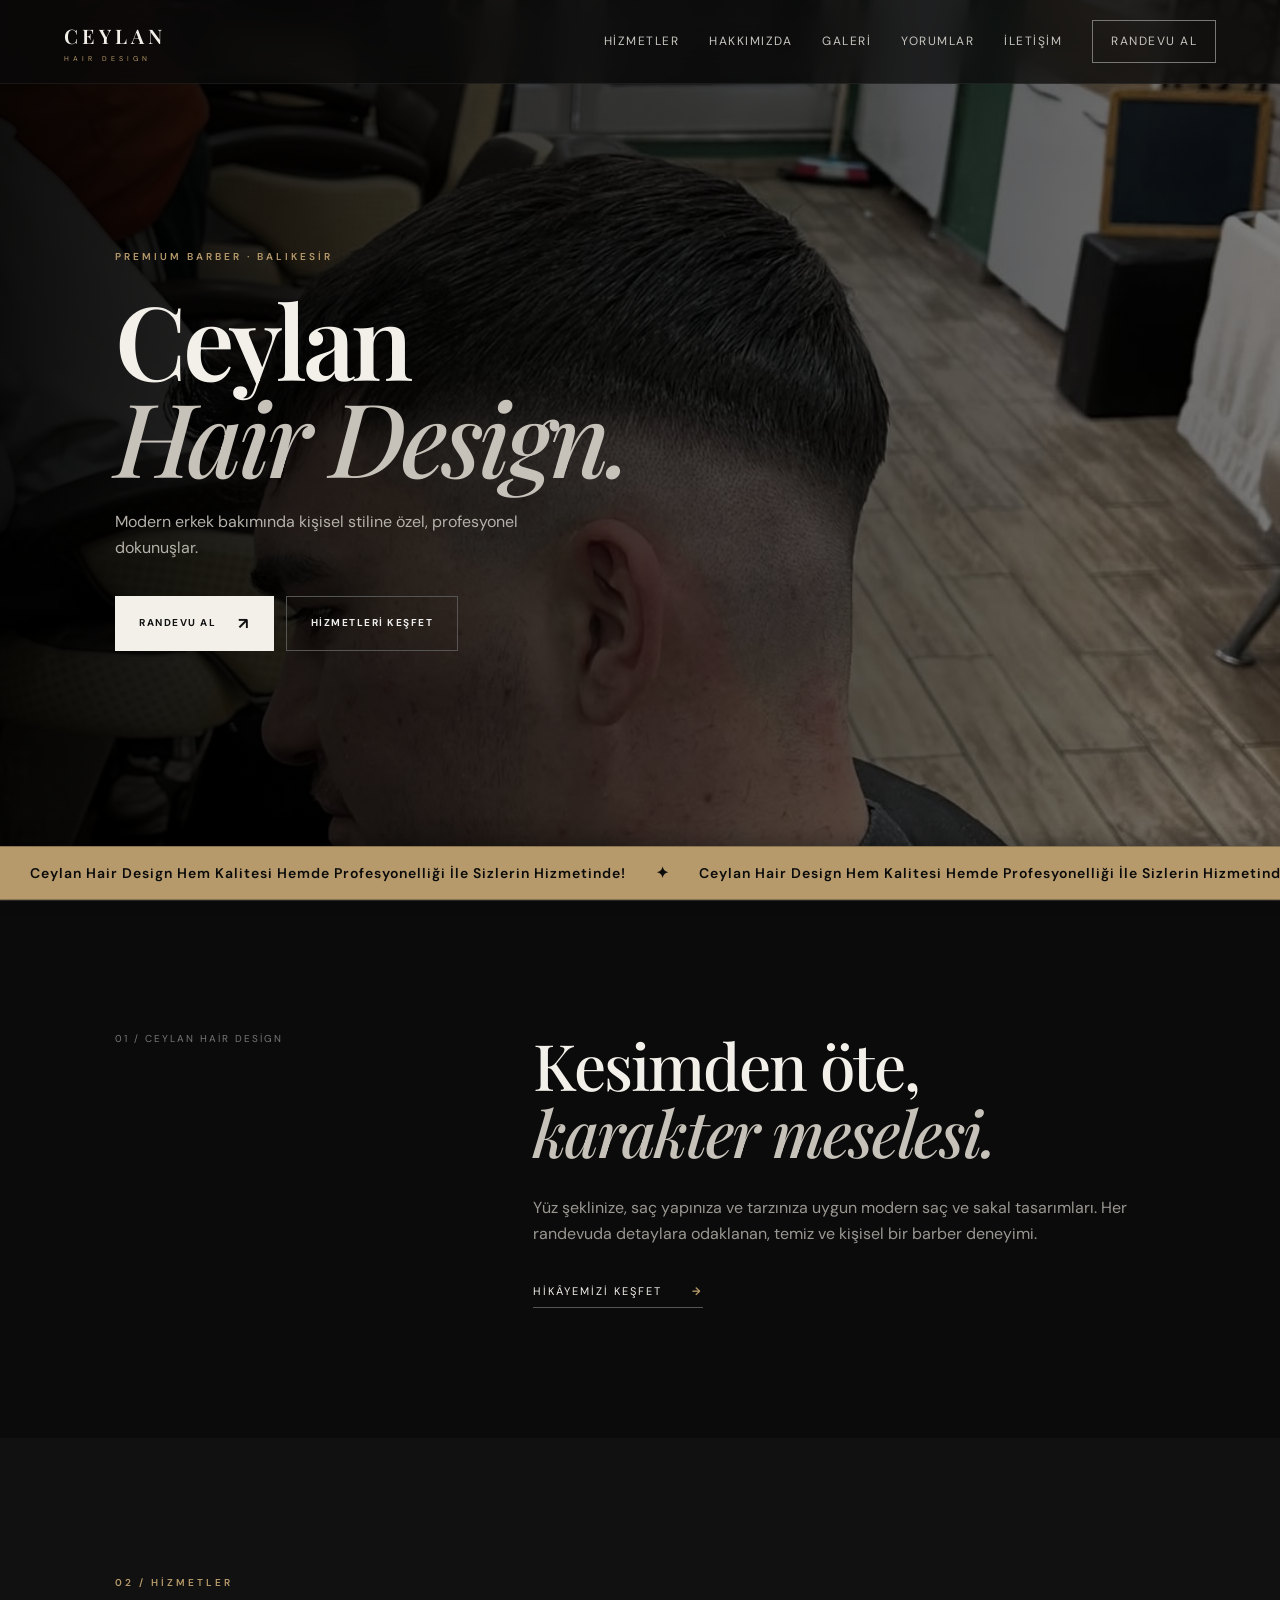
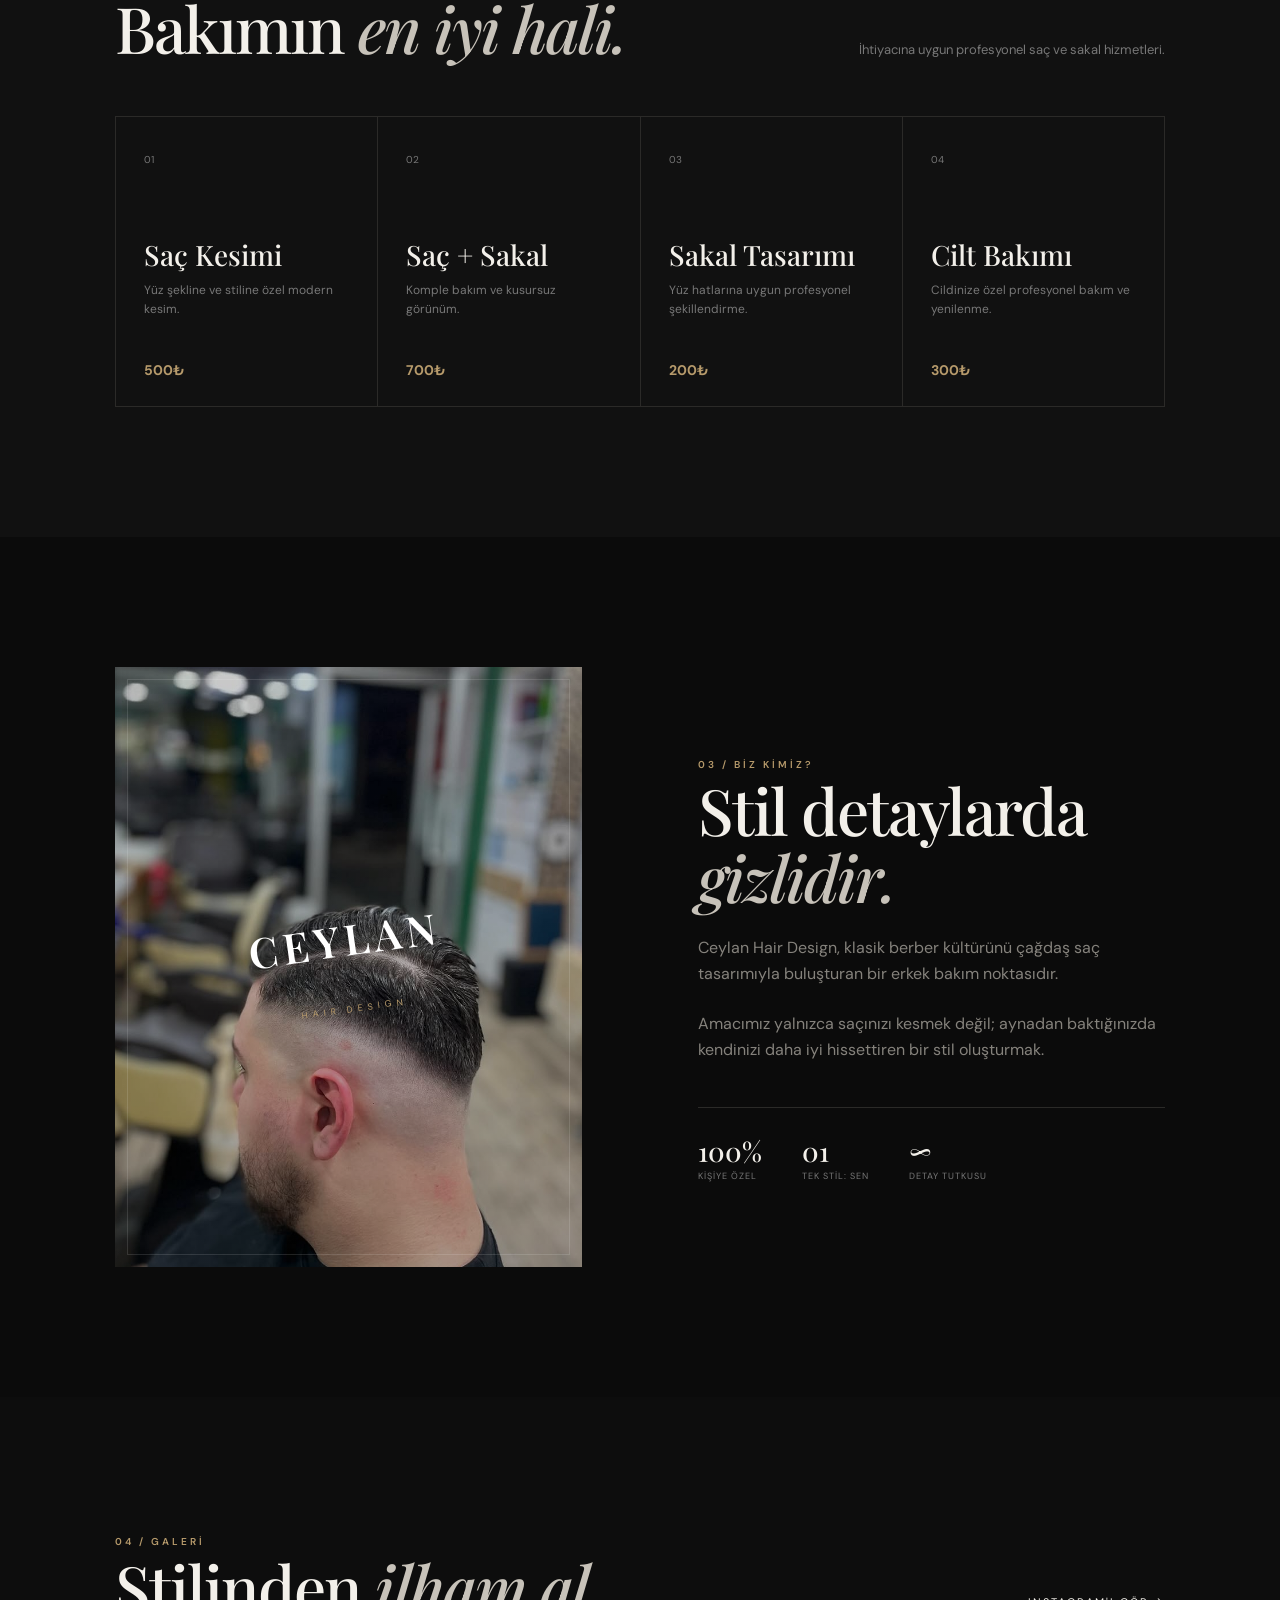
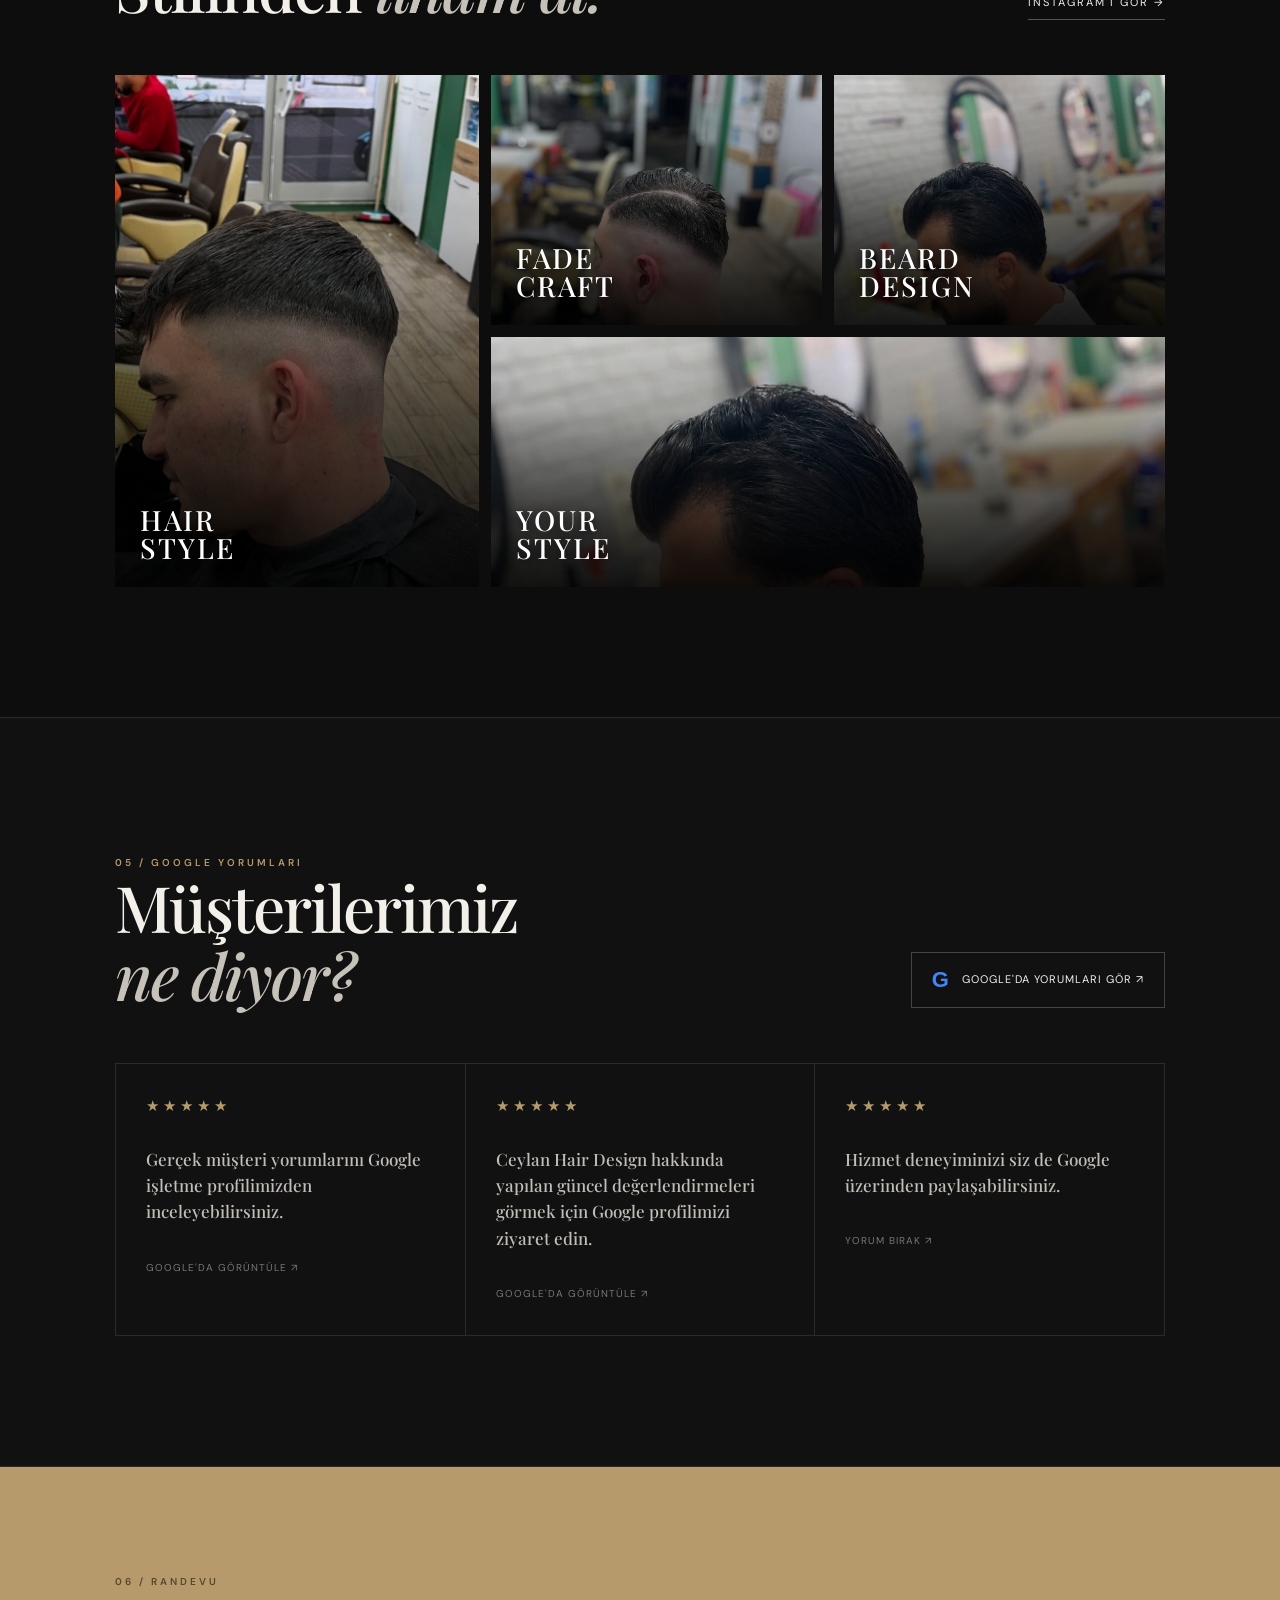
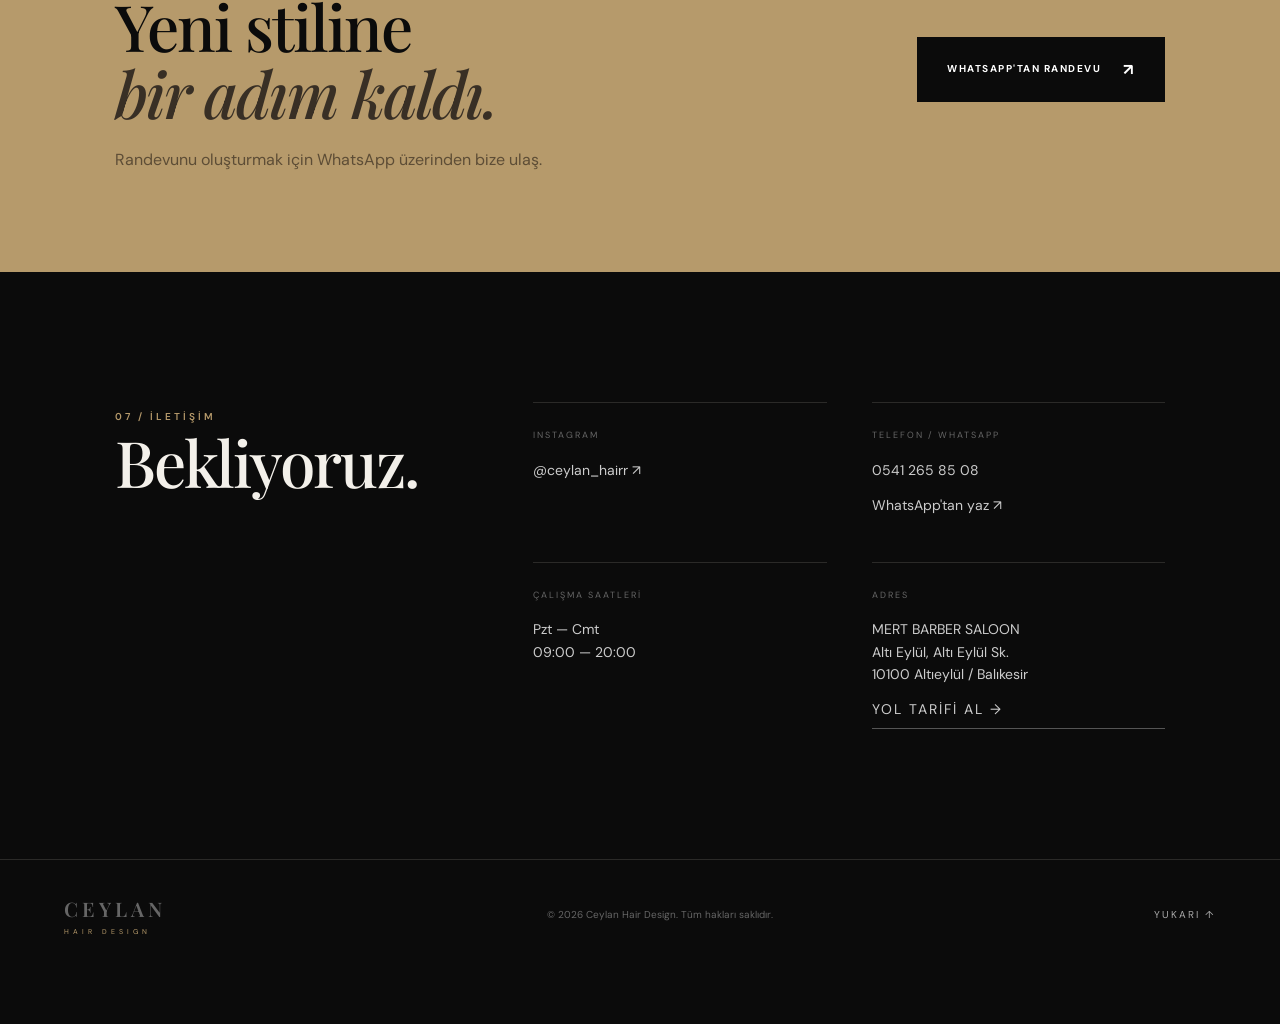
==== commit 2b502ffb: "Güncel hizmet fiyatlarını ve Cilt Bakımı hizmetini güncelle" ====
--- a/index.html
+++ b/index.html
@@ -1 +1 @@
-<!doctype html><html lang="tr"><head><meta charset="UTF-8"><meta name="viewport" content="width=device-width,initial-scale=1.0"><meta name="description" content="Ceylan Hair Design — modern erkek berberi, Balıkesir."><title>Ceylan Hair Design | Erkek Berberi</title><link rel="preconnect" href="https://fonts.googleapis.com"><link rel="preconnect" href="https://fonts.gstatic.com" crossorigin><link href="https://fonts.googleapis.com/css2?family=DM+Sans:wght@400;500;600;700&family=Playfair+Display:wght@500;600;700&display=swap" rel="stylesheet"><link rel="stylesheet" href="style.css"></head><body><header class="header"><a class="brand" href="#top"><span>CEYLAN</span><small>HAIR DESIGN</small></a><button class="menu" aria-label="Menüyü aç"><i></i><i></i></button><nav><a href="#hizmetler">Hizmetler</a><a href="#hakkimizda">Hakkımızda</a><a href="#galeri">Galeri</a><a href="#yorumlar">Yorumlar</a><a href="#iletisim">İletişim</a><a class="nav-cta" href="#randevu">Randevu Al</a></nav></header><main id="top"><section class="hero"><div class="hero-bg" style="background-image:linear-gradient(90deg,rgba(0,0,0,.94),rgba(0,0,0,.5)),url('assets/Screenshot_20260815-151736.jpg')"></div><div class="hero-content"><p class="eyebrow">PREMIUM BARBER · BALIKESİR</p><h1>Ceylan<br><em>Hair Design.</em></h1><p class="hero-text">Modern erkek bakımında kişisel stiline özel, profesyonel dokunuşlar.</p><div class="actions"><a class="btn btn-light" href="#randevu">Randevu Al <span>↗</span></a><a class="btn btn-ghost" href="#hizmetler">Hizmetleri Keşfet</a></div></div><div class="scroll">SCROLL <span></span></div></section><section class="intro"><div class="section-tag">01 / Ceylan Hair Design</div><div><h2>Kesimden öte,<br><em>karakter meselesi.</em></h2><p>Yüz şeklinize, saç yapınıza ve tarzınıza uygun modern saç ve sakal tasarımları. Her randevuda detaylara odaklanan, temiz ve kişisel bir barber deneyimi.</p><a class="text-link" href="#hakkimizda">Hikâyemizi keşfet <b>→</b></a></div></section><section id="hizmetler" class="services"><div class="section-head"><div><span class="eyebrow">02 / HİZMETLER</span><h2>Bakımın <em>en iyi hali.</em></h2></div><p>İhtiyacına uygun profesyonel saç ve sakal hizmetleri.</p></div><div class="service-grid"><article><span>01</span><h3>Saç Kesimi</h3><p>Yüz şekline ve stiline özel modern kesim.</p><strong>350₺</strong></article><article><span>02</span><h3>Saç + Sakal</h3><p>Komple bakım ve kusursuz görünüm.</p><strong>500₺</strong></article><article><span>03</span><h3>Sakal Tasarımı</h3><p>Yüz hatlarına uygun profesyonel şekillendirme.</p><strong>200₺</strong></article><article><span>04</span><h3>Fade / Skin Fade</h3><p>Keskin geçişler, temiz ve modern görünüm.</p><strong>450₺</strong></article></div><p class="price-note">* Fiyatlar örnektir. Güncel fiyatlar için iletişime geçebilirsiniz.</p></section><section id="hakkimizda" class="about"><div class="about-photo" style="background-image:linear-gradient(rgba(0,0,0,.2),rgba(0,0,0,.35)),url('assets/Screenshot_20260815-151759.jpg')"><div class="photo-placeholder">CEYLAN<br><small>HAIR DESIGN</small></div></div><div class="about-copy"><span class="eyebrow">03 / BİZ KİMİZ?</span><h2>Stil detaylarda<br><em>gizlidir.</em></h2><p>Ceylan Hair Design, klasik berber kültürünü çağdaş saç tasarımıyla buluşturan bir erkek bakım noktasıdır.</p><p>Amacımız yalnızca saçınızı kesmek değil; aynadan baktığınızda kendinizi daha iyi hissettiren bir stil oluşturmak.</p><div class="stats"><div><b>100%</b><small>Kişiye Özel</small></div><div><b>01</b><small>Tek Stil: Sen</small></div><div><b>∞</b><small>Detay Tutkusu</small></div></div></div></section><section id="galeri" class="gallery"><div class="section-head"><div><span class="eyebrow">04 / GALERİ</span><h2>Stilinden <em>ilham al.</em></h2></div><a class="text-link" href="https://www.instagram.com/ceylan_hairr/" target="_blank" rel="noopener">Instagram'ı Gör →</a></div><div class="gallery-grid"><div class="gallery-card tall" style="background-image:linear-gradient(0deg,rgba(0,0,0,.65),transparent),url('assets/Screenshot_20260815-151736.jpg')"><span>HAIR<br>STYLE</span></div><div class="gallery-card" style="background-image:linear-gradient(0deg,rgba(0,0,0,.65),transparent),url('assets/Screenshot_20260815-151759.jpg')"><span>FADE<br>CRAFT</span></div><div class="gallery-card" style="background-image:linear-gradient(0deg,rgba(0,0,0,.65),transparent),url('assets/Screenshot_20260815-151811.jpg')"><span>BEARD<br>DESIGN</span></div><div class="gallery-card wide" style="background-image:linear-gradient(0deg,rgba(0,0,0,.65),transparent),url('assets/Screenshot_20260815-151811.jpg')"><span>YOUR<br>STYLE</span></div></div></section><section id="yorumlar" class="reviews"><div class="reviews-head"><div><span class="eyebrow">05 / GOOGLE YORUMLARI</span><h2>Müşterilerimiz<br><em>ne diyor?</em></h2></div><a class="google-link" href="https://www.google.com/search?q=MERT+BARBER+SALOON+Bal%C4%B1kesir" target="_blank" rel="noopener"><span class="google-mark">G</span> Google'da yorumları gör ↗</a></div><div class="reviews-grid"><article><div class="stars">★★★★★</div><p>Gerçek müşteri yorumlarını Google işletme profilimizden inceleyebilirsiniz.</p><span>Google'da görüntüle ↗</span></article><article><div class="stars">★★★★★</div><p>Ceylan Hair Design hakkında yapılan güncel değerlendirmeleri görmek için Google profilimizi ziyaret edin.</p><span>Google'da görüntüle ↗</span></article><article><div class="stars">★★★★★</div><p>Hizmet deneyiminizi siz de Google üzerinden paylaşabilirsiniz.</p><span>Yorum bırak ↗</span></article></div></section><section id="randevu" class="booking"><div><span class="eyebrow">06 / RANDEVU</span><h2>Yeni stiline<br><em>bir adım kaldı.</em></h2><p>Randevunu oluşturmak için WhatsApp üzerinden bize ulaş.</p></div><a class="btn btn-light big" href="https://wa.me/905412658508?text=Merhaba%20Ceylan%20Hair%20Design%2C%20randevu%20almak%20istiyorum." target="_blank" rel="noopener">WhatsApp'tan Randevu <span>↗</span></a></section><section id="iletisim" class="contact"><div><span class="eyebrow">07 / İLETİŞİM</span><h2>Bekliyoruz.</h2></div><div class="contact-grid"><div><small>INSTAGRAM</small><a href="https://www.instagram.com/ceylan_hairr/" target="_blank" rel="noopener">@ceylan_hairr ↗</a></div><div><small>TELEFON / WHATSAPP</small><a href="tel:+905412658508">0541 265 85 08</a><a href="https://wa.me/905412658508?text=Merhaba%20Ceylan%20Hair%20Design" target="_blank" rel="noopener">WhatsApp'tan yaz ↗</a></div><div><small>ÇALIŞMA SAATLERİ</small><p>Pzt — Cmt<br>09:00 — 20:00</p></div><div><small>ADRES</small><p>MERT BARBER SALOON<br>Altı Eylül, Altı Eylül Sk.<br>10100 Altıeylül / Balıkesir</p><a class="text-link" href="https://www.google.com/maps/search/?api=1&query=MERT+BARBER+SALOON+Balıkesir" target="_blank" rel="noopener">Yol tarifi al →</a></div></div></section></main><div class="marquee"><div class="marquee-track"><span>Ceylan Hair Design Hem Kalitesi Hemde Profesyonelliği İle Sizlerin Hizmetinde!</span><b>✦</b><span>Ceylan Hair Design Hem Kalitesi Hemde Profesyonelliği İle Sizlerin Hizmetinde!</span><b>✦</b><span>Ceylan Hair Design Hem Kalitesi Hemde Profesyonelliği İle Sizlerin Hizmetinde!</span><b>✦</b></div></div><footer><a class="brand" href="#top"><span>CEYLAN</span><small>HAIR DESIGN</small></a><p>© 2026 Ceylan Hair Design. Tüm hakları saklıdır.</p><a href="#top">Yukarı ↑</a></footer><script src="script.js"></script></body></html>+<!doctype html><html lang="tr"><head><meta charset="UTF-8"><meta name="viewport" content="width=device-width,initial-scale=1.0"><meta name="description" content="Ceylan Hair Design — modern erkek berberi, Balıkesir."><title>Ceylan Hair Design | Erkek Berberi</title><link rel="preconnect" href="https://fonts.googleapis.com"><link rel="preconnect" href="https://fonts.gstatic.com" crossorigin><link href="https://fonts.googleapis.com/css2?family=DM+Sans:wght@400;500;600;700&family=Playfair+Display:wght@500;600;700&display=swap" rel="stylesheet"><link rel="stylesheet" href="style.css"></head><body><header class="header"><a class="brand" href="#top"><span>CEYLAN</span><small>HAIR DESIGN</small></a><button class="menu" aria-label="Menüyü aç"><i></i><i></i></button><nav><a href="#hizmetler">Hizmetler</a><a href="#hakkimizda">Hakkımızda</a><a href="#galeri">Galeri</a><a href="#yorumlar">Yorumlar</a><a href="#iletisim">İletişim</a><a class="nav-cta" href="#randevu">Randevu Al</a></nav></header><main id="top"><section class="hero"><div class="hero-bg" style="background-image:linear-gradient(90deg,rgba(0,0,0,.94),rgba(0,0,0,.5)),url('assets/Screenshot_20260815-151736.jpg')"></div><div class="hero-content"><p class="eyebrow">PREMIUM BARBER · BALIKESİR</p><h1>Ceylan<br><em>Hair Design.</em></h1><p class="hero-text">Modern erkek bakımında kişisel stiline özel, profesyonel dokunuşlar.</p><div class="actions"><a class="btn btn-light" href="#randevu">Randevu Al <span>↗</span></a><a class="btn btn-ghost" href="#hizmetler">Hizmetleri Keşfet</a></div></div><div class="scroll">SCROLL <span></span></div></section><section class="intro"><div class="section-tag">01 / Ceylan Hair Design</div><div><h2>Kesimden öte,<br><em>karakter meselesi.</em></h2><p>Yüz şeklinize, saç yapınıza ve tarzınıza uygun modern saç ve sakal tasarımları. Her randevuda detaylara odaklanan, temiz ve kişisel bir barber deneyimi.</p><a class="text-link" href="#hakkimizda">Hikâyemizi keşfet <b>→</b></a></div></section><section id="hizmetler" class="services"><div class="section-head"><div><span class="eyebrow">02 / HİZMETLER</span><h2>Bakımın <em>en iyi hali.</em></h2></div><p>İhtiyacına uygun profesyonel saç ve sakal hizmetleri.</p></div><div class="service-grid"><article><span>01</span><h3>Saç Kesimi</h3><p>Yüz şekline ve stiline özel modern kesim.</p><strong>500₺</strong></article><article><span>02</span><h3>Saç + Sakal</h3><p>Komple bakım ve kusursuz görünüm.</p><strong>700₺</strong></article><article><span>03</span><h3>Sakal Tasarımı</h3><p>Yüz hatlarına uygun profesyonel şekillendirme.</p><strong>200₺</strong></article><article><span>04</span><h3>Cilt Bakımı</h3><p>Cildinize özel profesyonel bakım ve yenilenme.</p><strong>300₺</strong></article></div></section><section id="hakkimizda" class="about"><div class="about-photo" style="background-image:linear-gradient(rgba(0,0,0,.2),rgba(0,0,0,.35)),url('assets/Screenshot_20260815-151759.jpg')"><div class="photo-placeholder">CEYLAN<br><small>HAIR DESIGN</small></div></div><div class="about-copy"><span class="eyebrow">03 / BİZ KİMİZ?</span><h2>Stil detaylarda<br><em>gizlidir.</em></h2><p>Ceylan Hair Design, klasik berber kültürünü çağdaş saç tasarımıyla buluşturan bir erkek bakım noktasıdır.</p><p>Amacımız yalnızca saçınızı kesmek değil; aynadan baktığınızda kendinizi daha iyi hissettiren bir stil oluşturmak.</p><div class="stats"><div><b>100%</b><small>Kişiye Özel</small></div><div><b>01</b><small>Tek Stil: Sen</small></div><div><b>∞</b><small>Detay Tutkusu</small></div></div></div></section><section id="galeri" class="gallery"><div class="section-head"><div><span class="eyebrow">04 / GALERİ</span><h2>Stilinden <em>ilham al.</em></h2></div><a class="text-link" href="https://www.instagram.com/ceylan_hairr/" target="_blank" rel="noopener">Instagram'ı Gör →</a></div><div class="gallery-grid"><div class="gallery-card tall" style="background-image:linear-gradient(0deg,rgba(0,0,0,.65),transparent),url('assets/Screenshot_20260815-151736.jpg')"><span>HAIR<br>STYLE</span></div><div class="gallery-card" style="background-image:linear-gradient(0deg,rgba(0,0,0,.65),transparent),url('assets/Screenshot_20260815-151759.jpg')"><span>FADE<br>CRAFT</span></div><div class="gallery-card" style="background-image:linear-gradient(0deg,rgba(0,0,0,.65),transparent),url('assets/Screenshot_20260815-151811.jpg')"><span>BEARD<br>DESIGN</span></div><div class="gallery-card wide" style="background-image:linear-gradient(0deg,rgba(0,0,0,.65),transparent),url('assets/Screenshot_20260815-151811.jpg')"><span>YOUR<br>STYLE</span></div></div></section><section id="yorumlar" class="reviews"><div class="reviews-head"><div><span class="eyebrow">05 / GOOGLE YORUMLARI</span><h2>Müşterilerimiz<br><em>ne diyor?</em></h2></div><a class="google-link" href="https://www.google.com/search?q=MERT+BARBER+SALOON+Bal%C4%B1kesir" target="_blank" rel="noopener"><span class="google-mark">G</span> Google'da yorumları gör ↗</a></div><div class="reviews-grid"><article><div class="stars">★★★★★</div><p>Gerçek müşteri yorumlarını Google işletme profilimizden inceleyebilirsiniz.</p><span>Google'da görüntüle ↗</span></article><article><div class="stars">★★★★★</div><p>Ceylan Hair Design hakkında yapılan güncel değerlendirmeleri görmek için Google profilimizi ziyaret edin.</p><span>Google'da görüntüle ↗</span></article><article><div class="stars">★★★★★</div><p>Hizmet deneyiminizi siz de Google üzerinden paylaşabilirsiniz.</p><span>Yorum bırak ↗</span></article></div></section><section id="randevu" class="booking"><div><span class="eyebrow">06 / RANDEVU</span><h2>Yeni stiline<br><em>bir adım kaldı.</em></h2><p>Randevunu oluşturmak için WhatsApp üzerinden bize ulaş.</p></div><a class="btn btn-light big" href="https://wa.me/905412658508?text=Merhaba%20Ceylan%20Hair%20Design%2C%20randevu%20almak%20istiyorum." target="_blank" rel="noopener">WhatsApp'tan Randevu <span>↗</span></a></section><section id="iletisim" class="contact"><div><span class="eyebrow">07 / İLETİŞİM</span><h2>Bekliyoruz.</h2></div><div class="contact-grid"><div><small>INSTAGRAM</small><a href="https://www.instagram.com/ceylan_hairr/" target="_blank" rel="noopener">@ceylan_hairr ↗</a></div><div><small>TELEFON / WHATSAPP</small><a href="tel:+905412658508">0541 265 85 08</a><a href="https://wa.me/905412658508?text=Merhaba%20Ceylan%20Hair%20Design" target="_blank" rel="noopener">WhatsApp'tan yaz ↗</a></div><div><small>ÇALIŞMA SAATLERİ</small><p>Pzt — Cmt<br>09:00 — 20:00</p></div><div><small>ADRES</small><p>MERT BARBER SALOON<br>Altı Eylül, Altı Eylül Sk.<br>10100 Altıeylül / Balıkesir</p><a class="text-link" href="https://www.google.com/maps/search/?api=1&query=MERT+BARBER+SALOON+Balıkesir" target="_blank" rel="noopener">Yol tarifi al →</a></div></div></section></main><div class="marquee"><div class="marquee-track"><span>Ceylan Hair Design Hem Kalitesi Hemde Profesyonelliği İle Sizlerin Hizmetinde!</span><b>✦</b><span>Ceylan Hair Design Hem Kalitesi Hemde Profesyonelliği İle Sizlerin Hizmetinde!</span><b>✦</b><span>Ceylan Hair Design Hem Kalitesi Hemde Profesyonelliği İle Sizlerin Hizmetinde!</span><b>✦</b></div></div><footer><a class="brand" href="#top"><span>CEYLAN</span><small>HAIR DESIGN</small></a><p>© 2026 Ceylan Hair Design. Tüm hakları saklıdır.</p><a href="#top">Yukarı ↑</a></footer><script src="script.js"></script></body></html>
--- a/style.css
+++ b/style.css
@@ -1 +1 @@
-:root{--bg:#0b0b0b;--panel:#121212;--text:#f3f0ea;--muted:#9a9791;--line:#2b2a28;--accent:#b69a6b;--serif:'Playfair Display',serif;--sans:'DM Sans',sans-serif}*{box-sizing:border-box;margin:0;padding:0}html{scroll-behavior:smooth}body{background:var(--bg);color:var(--text);font-family:var(--sans);line-height:1.6}a{color:inherit;text-decoration:none}button{font:inherit}.header{height:84px;position:fixed;top:0;left:0;right:0;z-index:20;display:flex;align-items:center;justify-content:space-between;padding:0 5vw;background:rgba(11,11,11,.72);backdrop-filter:blur(18px);border-bottom:1px solid rgba(255,255,255,.06)}.brand{display:flex;flex-direction:column;line-height:1}.brand span{font:600 20px var(--serif);letter-spacing:4px}.brand small{font-size:7px;letter-spacing:4px;color:var(--accent);margin-top:6px}nav{display:flex;gap:30px;align-items:center;font-size:12px;text-transform:uppercase;letter-spacing:1.5px}nav a{color:#c8c5bf;transition:.25s}nav a:hover{color:#fff}.nav-cta{border:1px solid #777;padding:11px 18px}.menu{display:none;background:none;border:0}.menu i{display:block;width:25px;height:1px;background:#fff;margin:7px}.hero{min-height:100vh;position:relative;display:flex;align-items:center;padding:130px 9vw;overflow:hidden}.hero-bg{position:absolute;inset:0;background-position:center;background-size:cover;background-repeat:no-repeat;filter:saturate(.7)}.hero-content{position:relative;max-width:780px}.eyebrow{font-size:10px;letter-spacing:3px;color:var(--accent);font-weight:600}.hero h1{font:600 clamp(55px,8vw,108px)/.95 var(--serif);letter-spacing:-4px;margin:25px 0}.hero h1 em,h2 em{font-style:italic;color:#c7c2b9;font-weight:500}.hero-text{max-width:480px;color:#b5b1aa;font-size:16px;margin-bottom:35px}.actions{display:flex;gap:12px;flex-wrap:wrap}.btn{display:inline-flex;gap:22px;align-items:center;justify-content:center;padding:15px 24px;text-transform:uppercase;letter-spacing:1.5px;font-size:10px;font-weight:700}.btn-light{background:var(--text);color:#111}.btn-light span{font-size:16px}.btn-ghost{border:1px solid #555;color:#eee}.scroll{position:absolute;bottom:35px;right:8vw;color:#777;font-size:9px;letter-spacing:3px;display:flex;align-items:center;gap:12px}.scroll span{width:60px;height:1px;background:#555}.intro,.services,.about,.gallery,.contact{padding:130px 9vw}.intro{display:grid;grid-template-columns:1fr 2fr;gap:8vw;border-top:1px solid var(--line)}.section-tag{font-size:10px;letter-spacing:2px;color:#777;text-transform:uppercase}.intro h2,.section-head h2,.about h2,.booking h2,.contact h2{font:500 clamp(42px,5vw,68px)/1.05 var(--serif);letter-spacing:-2px}.intro p{max-width:620px;color:var(--muted);margin:30px 0;font-size:16px}.text-link{display:inline-block;border-bottom:1px solid #555;padding-bottom:7px;font-size:11px;text-transform:uppercase;letter-spacing:2px}.text-link b{margin-left:25px;color:var(--accent)}.services{background:#111}.section-head{display:flex;justify-content:space-between;gap:30px;align-items:end;margin-bottom:55px}.section-head>p{max-width:330px;color:#777;font-size:13px}.service-grid{display:grid;grid-template-columns:repeat(4,1fr);border-top:1px solid var(--line);border-left:1px solid var(--line)}.service-grid article{min-height:290px;padding:28px;border-right:1px solid var(--line);border-bottom:1px solid var(--line);transition:.3s;position:relative}.service-grid article:hover{background:#181818;transform:translateY(-6px)}.service-grid article span{font-size:10px;color:#777}.service-grid h3{font:500 28px var(--serif);margin-top:65px}.service-grid p{color:#777;font-size:12px;margin-top:8px}.service-grid strong{position:absolute;bottom:25px;color:var(--accent);font-size:14px}.price-note{font-size:10px;color:#666;margin-top:20px}.about{display:grid;grid-template-columns:1fr 1fr;gap:9vw;align-items:center}.about-photo{min-height:600px;background-position:center;background-size:cover;background-repeat:no-repeat;display:grid;place-items:center;position:relative;overflow:hidden}.about-photo:after{content:'';position:absolute;inset:12px;border:1px solid rgba(255,255,255,.12)}.photo-placeholder{text-align:center;font:600 42px var(--serif);letter-spacing:5px;transform:rotate(-8deg);color:#fff;text-shadow:0 3px 20px #000}.photo-placeholder small{font:9px var(--sans);letter-spacing:5px;color:var(--accent)}.about-copy p{color:#85827c;max-width:520px;margin-top:25px}.stats{display:flex;gap:40px;margin-top:45px;border-top:1px solid var(--line);padding-top:25px}.stats div{display:flex;flex-direction:column}.stats b{font:500 27px var(--serif)}.stats small{color:#777;font-size:9px;text-transform:uppercase;letter-spacing:1px}.gallery{background:#0d0d0d}.gallery-grid{display:grid;grid-template-columns:1.1fr 1fr 1fr;grid-auto-rows:250px;gap:12px}.gallery-card{background-position:center;background-size:cover;background-repeat:no-repeat;display:flex;align-items:flex-end;padding:25px;overflow:hidden;position:relative;transition:.35s}.gallery-card:hover{transform:translateY(-4px);filter:saturate(1.1)}.gallery-card:after{content:'';position:absolute;inset:0;background:linear-gradient(0deg,rgba(0,0,0,.72),rgba(0,0,0,.05) 70%)}.gallery-card span{font:500 28px/1 var(--serif);letter-spacing:2px;color:#fff;position:relative;z-index:1;text-shadow:0 2px 12px #000}.gallery-card.tall{grid-row:span 2}.gallery-card.wide{grid-column:2/4}.booking{padding:100px 9vw;background:var(--accent);color:#0b0b0b;display:flex;justify-content:space-between;align-items:center;gap:40px}.booking .eyebrow{color:#57472e}.booking h2 em{color:#382f25}.booking p{margin-top:20px;color:#5d4d36}.booking .btn-light{background:#0b0b0b;color:#fff}.big{padding:20px 30px;white-space:nowrap}.contact{display:grid;grid-template-columns:1fr 2fr;gap:8vw}.contact-grid{display:grid;grid-template-columns:1fr 1fr;gap:45px}.contact-grid div{border-top:1px solid var(--line);padding-top:17px}.contact-grid small{font-size:9px;letter-spacing:2px;color:#666}.contact-grid a,.contact-grid p{display:block;margin-top:13px;font-size:14px;color:#ccc}.contact-grid a:hover{color:var(--accent)}footer{padding:35px 5vw;border-top:1px solid var(--line);display:flex;align-items:center;justify-content:space-between;color:#666;font-size:10px}footer>a:last-child{letter-spacing:2px;text-transform:uppercase;color:#aaa}@media(max-width:800px){.header{height:72px;padding:0 6vw}nav{display:none;position:absolute;top:72px;left:0;right:0;background:#0b0b0b;padding:25px 6vw;flex-direction:column;align-items:flex-start;border-bottom:1px solid var(--line)}nav.open{display:flex}.menu{display:block}.hero{padding:120px 7vw 90px}.hero h1{font-size:62px;letter-spacing:-2px}.intro,.about,.contact{grid-template-columns:1fr;padding:90px 7vw;gap:45px}.services,.gallery{padding:90px 7vw}.section-head{align-items:flex-start;flex-direction:column}.service-grid{grid-template-columns:1fr 1fr}.service-grid article{min-height:260px;padding:22px}.service-grid h3{font-size:23px;margin-top:45px}.about-photo{min-height:430px}.booking{padding:80px 7vw;display:block}.booking .btn{margin-top:35px}.contact-grid{gap:30px}.gallery-grid{grid-template-columns:1fr 1fr;grid-auto-rows:200px}.gallery-card.tall{grid-row:span 2}.gallery-card.wide{grid-column:1/3}footer{padding:30px 7vw;flex-wrap:wrap;gap:25px}}@media(max-width:480px){.hero h1{font-size:53px}.service-grid{grid-template-columns:1fr}.contact-grid{grid-template-columns:1fr}.gallery-grid{grid-template-columns:1fr}.gallery-card.tall{grid-row:auto;height:260px}.gallery-card.wide{grid-column:auto}.scroll{display:none}.actions{flex-direction:column;align-items:stretch}.btn{text-align:center}}+:root{--bg:#0b0b0b;--panel:#121212;--text:#f3f0ea;--muted:#9a9791;--line:#2b2a28;--accent:#b69a6b;--serif:'Playfair Display',serif;--sans:'DM Sans',sans-serif}*{box-sizing:border-box;margin:0;padding:0}html{scroll-behavior:smooth}body{background:var(--bg);color:var(--text);font-family:var(--sans);line-height:1.6;padding-bottom:54px}a{color:inherit;text-decoration:none}button{font:inherit}.header{height:84px;position:fixed;top:0;left:0;right:0;z-index:20;display:flex;align-items:center;justify-content:space-between;padding:0 5vw;background:rgba(11,11,11,.72);backdrop-filter:blur(18px);border-bottom:1px solid rgba(255,255,255,.06)}.brand{display:flex;flex-direction:column;line-height:1}.brand span{font:600 20px var(--serif);letter-spacing:4px}.brand small{font-size:7px;letter-spacing:4px;color:var(--accent);margin-top:6px}nav{display:flex;gap:30px;align-items:center;font-size:12px;text-transform:uppercase;letter-spacing:1.5px}nav a{color:#c8c5bf;transition:.25s}nav a:hover{color:#fff}.nav-cta{border:1px solid #777;padding:11px 18px}.menu{display:none;background:none;border:0}.menu i{display:block;width:25px;height:1px;background:#fff;margin:7px}.hero{min-height:100vh;position:relative;display:flex;align-items:center;padding:130px 9vw;overflow:hidden}.hero-bg{position:absolute;inset:0;background-position:center;background-size:cover;background-repeat:no-repeat;filter:saturate(.7)}.hero-content{position:relative;max-width:780px}.eyebrow{font-size:10px;letter-spacing:3px;color:var(--accent);font-weight:600}.hero h1{font:600 clamp(55px,8vw,108px)/.95 var(--serif);letter-spacing:-4px;margin:25px 0}.hero h1 em,h2 em{font-style:italic;color:#c7c2b9;font-weight:500}.hero-text{max-width:480px;color:#b5b1aa;font-size:16px;margin-bottom:35px}.actions{display:flex;gap:12px;flex-wrap:wrap}.btn{display:inline-flex;gap:22px;align-items:center;justify-content:center;padding:15px 24px;text-transform:uppercase;letter-spacing:1.5px;font-size:10px;font-weight:700}.btn-light{background:var(--text);color:#111}.btn-light span{font-size:16px}.btn-ghost{border:1px solid #555;color:#eee}.scroll{position:absolute;bottom:35px;right:8vw;color:#777;font-size:9px;letter-spacing:3px;display:flex;align-items:center;gap:12px}.scroll span{width:60px;height:1px;background:#555}.intro,.services,.about,.gallery,.contact,.reviews{padding:130px 9vw}.intro{display:grid;grid-template-columns:1fr 2fr;gap:8vw;border-top:1px solid var(--line)}.section-tag{font-size:10px;letter-spacing:2px;color:#777;text-transform:uppercase}.intro h2,.section-head h2,.about h2,.booking h2,.contact h2,.reviews h2{font:500 clamp(42px,5vw,68px)/1.05 var(--serif);letter-spacing:-2px}.intro p{max-width:620px;color:var(--muted);margin:30px 0;font-size:16px}.text-link{display:inline-block;border-bottom:1px solid #555;padding-bottom:7px;font-size:11px;text-transform:uppercase;letter-spacing:2px}.text-link b{margin-left:25px;color:var(--accent)}.services{background:#111}.section-head{display:flex;justify-content:space-between;gap:30px;align-items:end;margin-bottom:55px}.section-head>p{max-width:330px;color:#777;font-size:13px}.service-grid{display:grid;grid-template-columns:repeat(4,1fr);border-top:1px solid var(--line);border-left:1px solid var(--line)}.service-grid article{min-height:290px;padding:28px;border-right:1px solid var(--line);border-bottom:1px solid var(--line);transition:.3s;position:relative}.service-grid article:hover{background:#181818;transform:translateY(-6px)}.service-grid article span{font-size:10px;color:#777}.service-grid h3{font:500 28px var(--serif);margin-top:65px}.service-grid p{color:#777;font-size:12px;margin-top:8px}.service-grid strong{position:absolute;bottom:25px;color:var(--accent);font-size:14px}.price-note{font-size:10px;color:#666;margin-top:20px}.about{display:grid;grid-template-columns:1fr 1fr;gap:9vw;align-items:center}.about-photo{min-height:600px;background-position:center;background-size:cover;background-repeat:no-repeat;display:grid;place-items:center;position:relative;overflow:hidden}.about-photo:after{content:'';position:absolute;inset:12px;border:1px solid rgba(255,255,255,.12)}.photo-placeholder{text-align:center;font:600 42px var(--serif);letter-spacing:5px;transform:rotate(-8deg);color:#fff;text-shadow:0 3px 20px #000}.photo-placeholder small{font:9px var(--sans);letter-spacing:5px;color:var(--accent)}.about-copy p{color:#85827c;max-width:520px;margin-top:25px}.stats{display:flex;gap:40px;margin-top:45px;border-top:1px solid var(--line);padding-top:25px}.stats div{display:flex;flex-direction:column}.stats b{font:500 27px var(--serif)}.stats small{color:#777;font-size:9px;text-transform:uppercase;letter-spacing:1px}.gallery{background:#0d0d0d}.gallery-grid{display:grid;grid-template-columns:1.1fr 1fr 1fr;grid-auto-rows:250px;gap:12px}.gallery-card{background-position:center;background-size:cover;background-repeat:no-repeat;display:flex;align-items:flex-end;padding:25px;overflow:hidden;position:relative;transition:.35s}.gallery-card:hover{transform:translateY(-4px);filter:saturate(1.1)}.gallery-card:after{content:'';position:absolute;inset:0;background:linear-gradient(0deg,rgba(0,0,0,.72),rgba(0,0,0,.05) 70%)}.gallery-card span{font:500 28px/1 var(--serif);letter-spacing:2px;color:#fff;position:relative;z-index:1;text-shadow:0 2px 12px #000}.gallery-card.tall{grid-row:span 2}.gallery-card.wide{grid-column:2/4}.reviews{background:#111;border-top:1px solid var(--line);border-bottom:1px solid var(--line)}.reviews-head{display:flex;justify-content:space-between;align-items:flex-end;gap:35px;margin-bottom:55px}.google-link{display:inline-flex;align-items:center;gap:12px;border:1px solid #444;padding:14px 20px;font-size:11px;text-transform:uppercase;letter-spacing:1px;transition:.25s}.google-link:hover{border-color:var(--accent);transform:translateY(-2px)}.google-mark{font:bold 22px Arial;color:#4285f4}.reviews-grid{display:grid;grid-template-columns:repeat(3,1fr);border-top:1px solid var(--line);border-left:1px solid var(--line)}.reviews-grid article{min-height:245px;padding:30px;border-right:1px solid var(--line);border-bottom:1px solid var(--line)}.stars{color:var(--accent);letter-spacing:4px;font-size:15px}.reviews-grid p{color:#c1beb7;font:500 17px/1.55 var(--serif);margin:28px 0}.reviews-grid span,.review-note{font-size:10px;letter-spacing:1px;text-transform:uppercase;color:#777}.review-note{margin-top:20px}.booking{padding:100px 9vw;background:var(--accent);color:#0b0b0b;display:flex;justify-content:space-between;align-items:center;gap:40px}.booking .eyebrow{color:#57472e}.booking h2 em{color:#382f25}.booking p{margin-top:20px;color:#5d4d36}.booking .btn-light{background:#0b0b0b;color:#fff}.big{padding:20px 30px;white-space:nowrap}.contact{display:grid;grid-template-columns:1fr 2fr;gap:8vw}.contact-grid{display:grid;grid-template-columns:1fr 1fr;gap:45px}.contact-grid div{border-top:1px solid var(--line);padding-top:17px}.contact-grid small{font-size:9px;letter-spacing:2px;color:#666}.contact-grid a,.contact-grid p{display:block;margin-top:13px;font-size:14px;color:#ccc}.contact-grid a:hover{color:var(--accent)}.marquee{position:fixed;left:0;right:0;bottom:0;z-index:100;width:100%;height:54px;display:flex;align-items:center;overflow:hidden;background:var(--accent);color:#0b0b0b;border-top:1px solid rgba(0,0,0,.25);border-bottom:1px solid rgba(0,0,0,.25);white-space:nowrap;box-shadow:0 -5px 20px rgba(0,0,0,.25)}.marquee-track{display:flex;width:max-content;align-items:center;animation:marquee 24s linear infinite}.marquee-track span{font:600 14px var(--sans);letter-spacing:1px;text-transform:none;padding:0 30px}.marquee-track b{font-size:15px}@keyframes marquee{from{transform:translateX(0)}to{transform:translateX(-50%)}}footer{padding:35px 5vw;border-top:1px solid var(--line);display:flex;align-items:center;justify-content:space-between;color:#666;font-size:10px}footer>a:last-child{letter-spacing:2px;text-transform:uppercase;color:#aaa}@media(max-width:800px){.header{height:72px;padding:0 6vw}nav{display:none;position:absolute;top:72px;left:0;right:0;background:#0b0b0b;padding:25px 6vw;flex-direction:column;align-items:flex-start;border-bottom:1px solid var(--line)}nav.open{display:flex}.menu{display:block}.hero{padding:120px 7vw 90px}.hero h1{font-size:62px;letter-spacing:-2px}.intro,.about,.contact{grid-template-columns:1fr;padding:90px 7vw;gap:45px}.services,.gallery,.reviews{padding:90px 7vw}.section-head,.reviews-head{align-items:flex-start;flex-direction:column}.service-grid{grid-template-columns:1fr 1fr}.service-grid article{min-height:260px;padding:22px}.service-grid h3{font-size:23px;margin-top:45px}.about-photo{min-height:430px}.booking{padding:80px 7vw;display:block}.booking .btn{margin-top:35px}.contact-grid{gap:30px}.gallery-grid{grid-template-columns:1fr 1fr;grid-auto-rows:200px}.gallery-card.tall{grid-row:span 2}.gallery-card.wide{grid-column:1/3}.reviews-grid{grid-template-columns:1fr}.reviews-grid article{min-height:210px}footer{padding:30px 7vw;flex-wrap:wrap;gap:25px}.marquee{height:50px}.marquee-track{animation-duration:20s}.marquee-track span{font-size:12px;padding:0 22px}}@media(max-width:480px){.hero h1{font-size:53px}.service-grid{grid-template-columns:1fr}.contact-grid{grid-template-columns:1fr}.gallery-grid{grid-template-columns:1fr}.gallery-card.tall{grid-row:auto;height:260px}.gallery-card.wide{grid-column:auto}.scroll{display:none}.actions{flex-direction:column;align-items:stretch}.btn{text-align:center}.google-link{width:100%;justify-content:center}.marquee{height:48px}.marquee-track{animation-duration:18s}.marquee-track span{font-size:11px;padding:0 18px}}
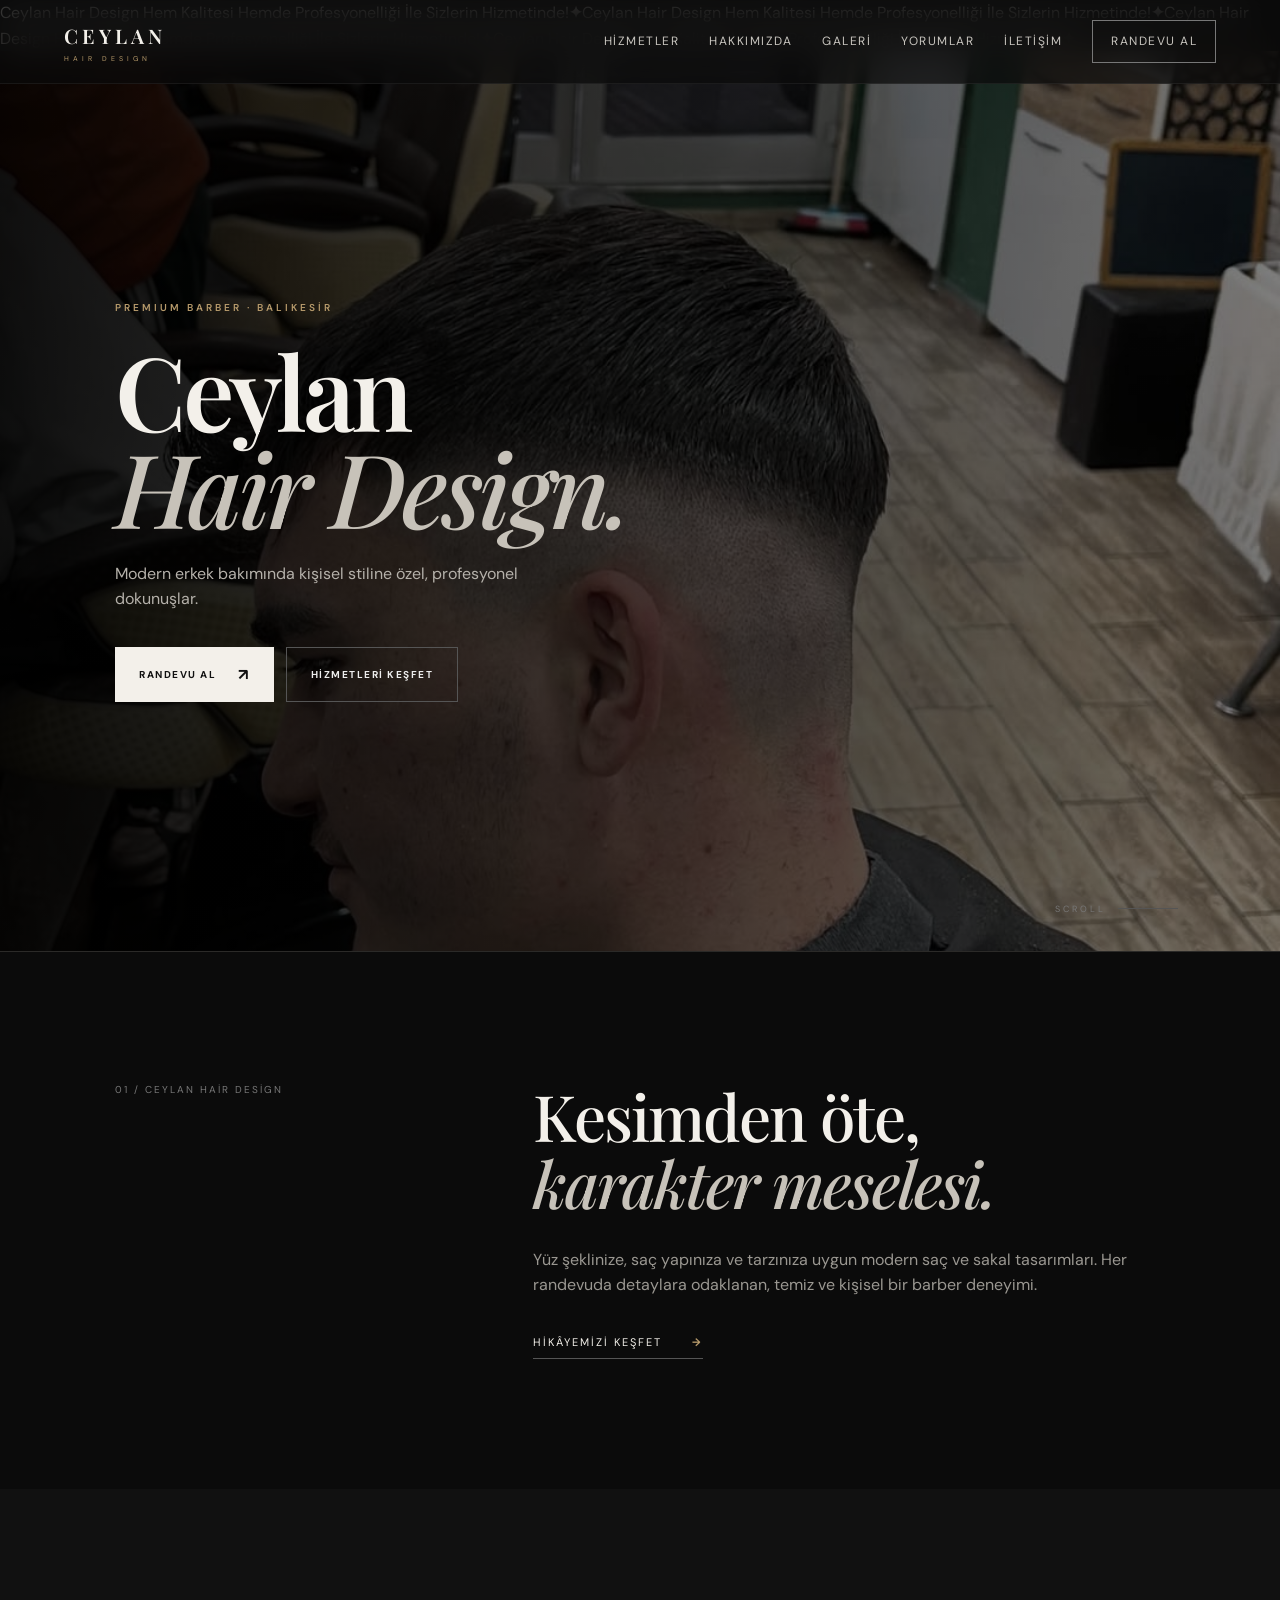
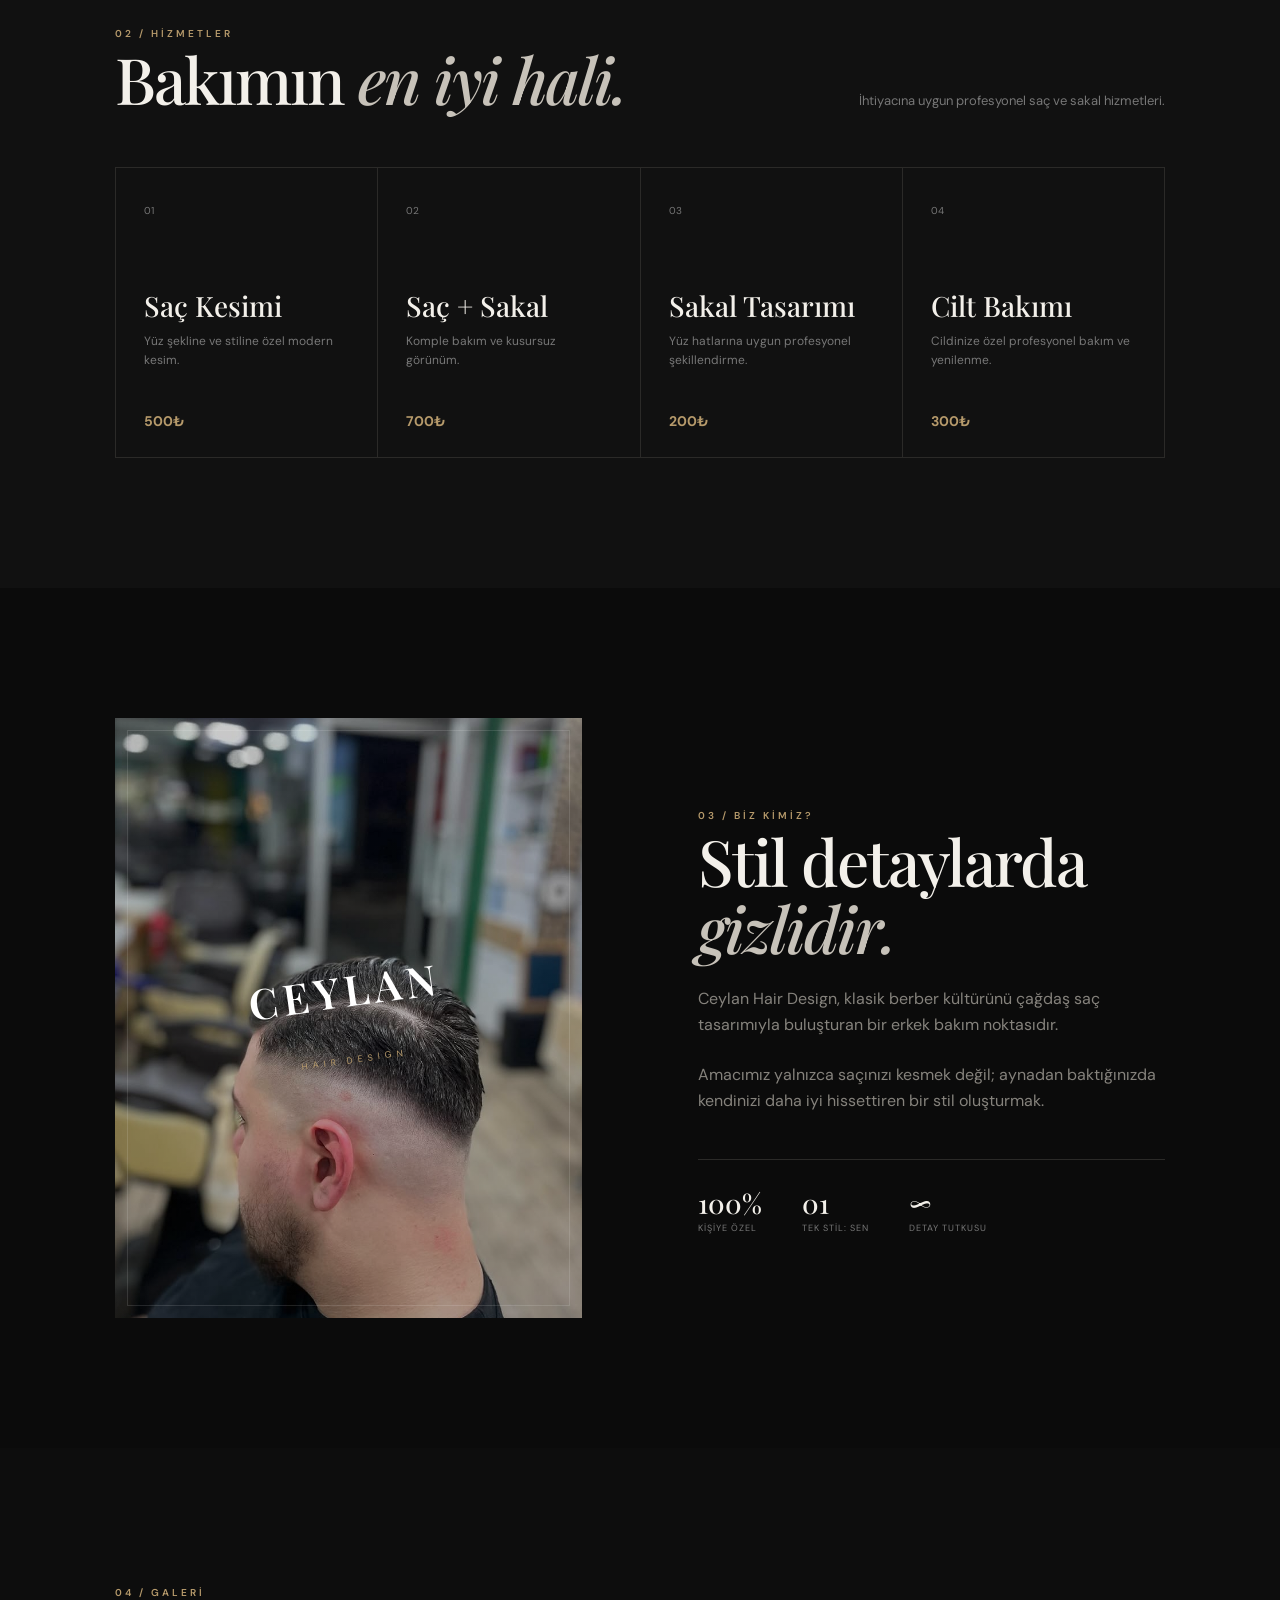
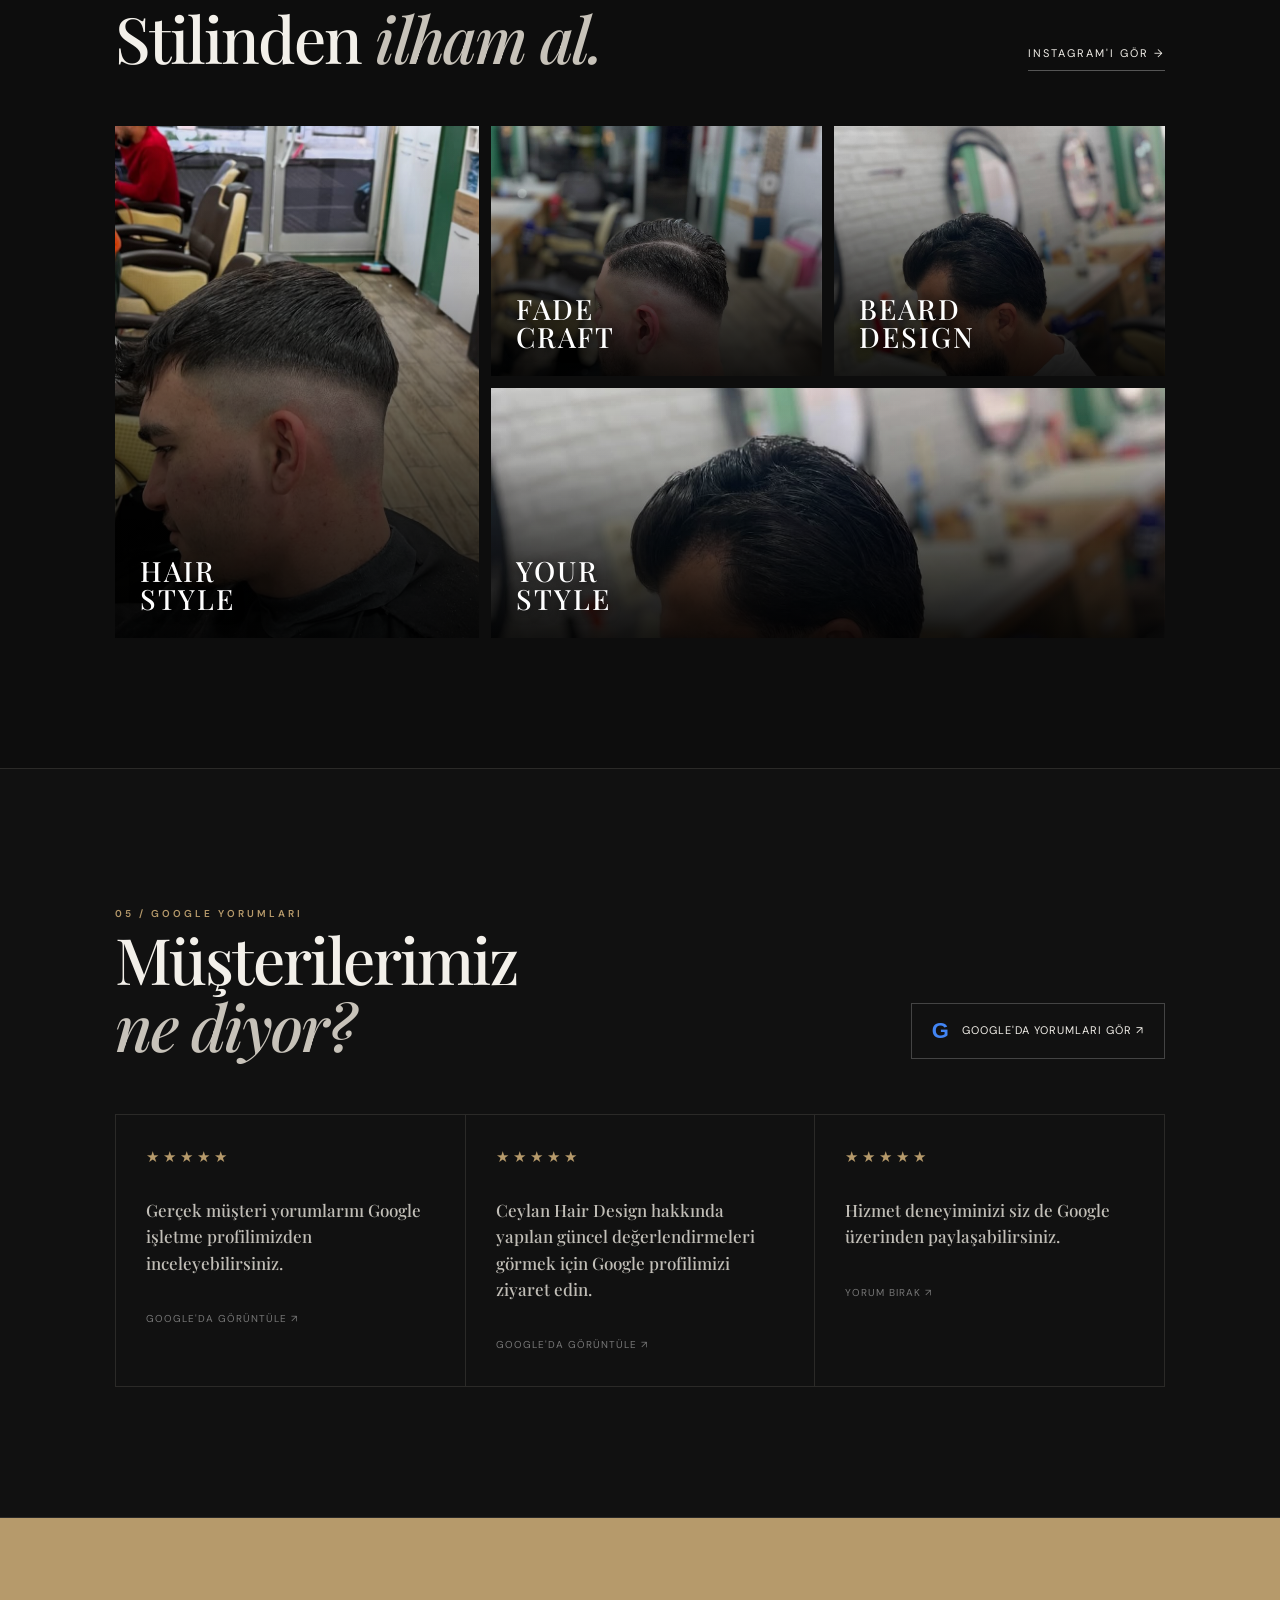
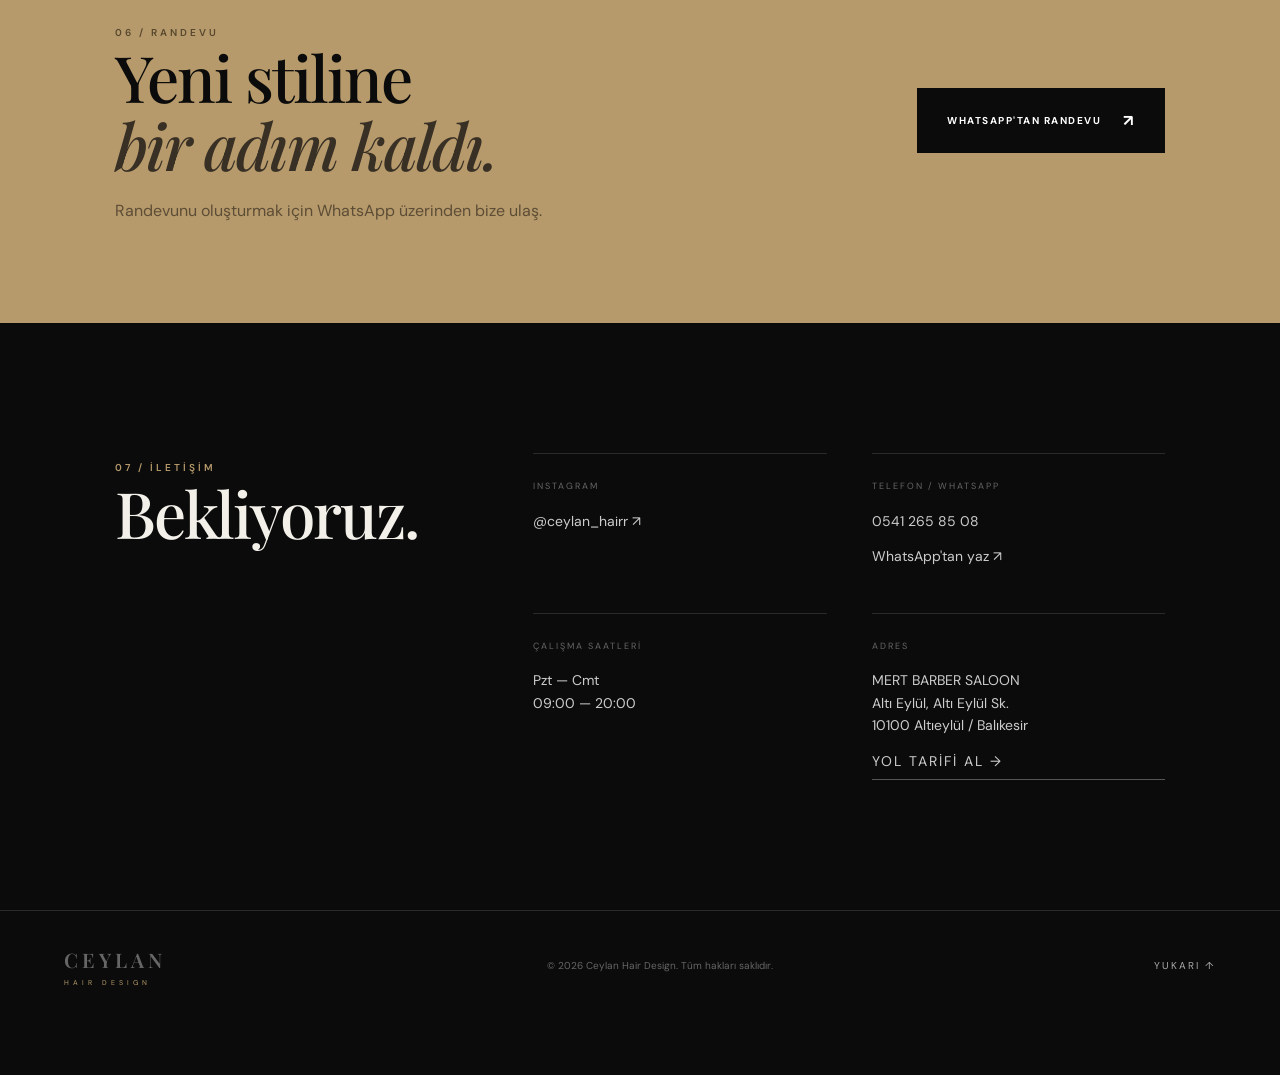
==== commit afcb85bc: "Move ticker outside page flow so it is permanently viewport-fixed" ====
--- a/index.html
+++ b/index.html
@@ -1 +1 @@
-<!doctype html><html lang="tr"><head><meta charset="UTF-8"><meta name="viewport" content="width=device-width,initial-scale=1.0"><meta name="description" content="Ceylan Hair Design — modern erkek berberi, Balıkesir."><title>Ceylan Hair Design | Erkek Berberi</title><link rel="preconnect" href="https://fonts.googleapis.com"><link rel="preconnect" href="https://fonts.gstatic.com" crossorigin><link href="https://fonts.googleapis.com/css2?family=DM+Sans:wght@400;500;600;700&family=Playfair+Display:wght@500;600;700&display=swap" rel="stylesheet"><link rel="stylesheet" href="style.css"></head><body><header class="header"><a class="brand" href="#top"><span>CEYLAN</span><small>HAIR DESIGN</small></a><button class="menu" aria-label="Menüyü aç"><i></i><i></i></button><nav><a href="#hizmetler">Hizmetler</a><a href="#hakkimizda">Hakkımızda</a><a href="#galeri">Galeri</a><a href="#yorumlar">Yorumlar</a><a href="#iletisim">İletişim</a><a class="nav-cta" href="#randevu">Randevu Al</a></nav></header><main id="top"><section class="hero"><div class="hero-bg" style="background-image:linear-gradient(90deg,rgba(0,0,0,.94),rgba(0,0,0,.5)),url('assets/Screenshot_20260815-151736.jpg')"></div><div class="hero-content"><p class="eyebrow">PREMIUM BARBER · BALIKESİR</p><h1>Ceylan<br><em>Hair Design.</em></h1><p class="hero-text">Modern erkek bakımında kişisel stiline özel, profesyonel dokunuşlar.</p><div class="actions"><a class="btn btn-light" href="#randevu">Randevu Al <span>↗</span></a><a class="btn btn-ghost" href="#hizmetler">Hizmetleri Keşfet</a></div></div><div class="scroll">SCROLL <span></span></div></section><section class="intro"><div class="section-tag">01 / Ceylan Hair Design</div><div><h2>Kesimden öte,<br><em>karakter meselesi.</em></h2><p>Yüz şeklinize, saç yapınıza ve tarzınıza uygun modern saç ve sakal tasarımları. Her randevuda detaylara odaklanan, temiz ve kişisel bir barber deneyimi.</p><a class="text-link" href="#hakkimizda">Hikâyemizi keşfet <b>→</b></a></div></section><section id="hizmetler" class="services"><div class="section-head"><div><span class="eyebrow">02 / HİZMETLER</span><h2>Bakımın <em>en iyi hali.</em></h2></div><p>İhtiyacına uygun profesyonel saç ve sakal hizmetleri.</p></div><div class="service-grid"><article><span>01</span><h3>Saç Kesimi</h3><p>Yüz şekline ve stiline özel modern kesim.</p><strong>500₺</strong></article><article><span>02</span><h3>Saç + Sakal</h3><p>Komple bakım ve kusursuz görünüm.</p><strong>700₺</strong></article><article><span>03</span><h3>Sakal Tasarımı</h3><p>Yüz hatlarına uygun profesyonel şekillendirme.</p><strong>200₺</strong></article><article><span>04</span><h3>Cilt Bakımı</h3><p>Cildinize özel profesyonel bakım ve yenilenme.</p><strong>300₺</strong></article></div></section><section id="hakkimizda" class="about"><div class="about-photo" style="background-image:linear-gradient(rgba(0,0,0,.2),rgba(0,0,0,.35)),url('assets/Screenshot_20260815-151759.jpg')"><div class="photo-placeholder">CEYLAN<br><small>HAIR DESIGN</small></div></div><div class="about-copy"><span class="eyebrow">03 / BİZ KİMİZ?</span><h2>Stil detaylarda<br><em>gizlidir.</em></h2><p>Ceylan Hair Design, klasik berber kültürünü çağdaş saç tasarımıyla buluşturan bir erkek bakım noktasıdır.</p><p>Amacımız yalnızca saçınızı kesmek değil; aynadan baktığınızda kendinizi daha iyi hissettiren bir stil oluşturmak.</p><div class="stats"><div><b>100%</b><small>Kişiye Özel</small></div><div><b>01</b><small>Tek Stil: Sen</small></div><div><b>∞</b><small>Detay Tutkusu</small></div></div></div></section><section id="galeri" class="gallery"><div class="section-head"><div><span class="eyebrow">04 / GALERİ</span><h2>Stilinden <em>ilham al.</em></h2></div><a class="text-link" href="https://www.instagram.com/ceylan_hairr/" target="_blank" rel="noopener">Instagram'ı Gör →</a></div><div class="gallery-grid"><div class="gallery-card tall" style="background-image:linear-gradient(0deg,rgba(0,0,0,.65),transparent),url('assets/Screenshot_20260815-151736.jpg')"><span>HAIR<br>STYLE</span></div><div class="gallery-card" style="background-image:linear-gradient(0deg,rgba(0,0,0,.65),transparent),url('assets/Screenshot_20260815-151759.jpg')"><span>FADE<br>CRAFT</span></div><div class="gallery-card" style="background-image:linear-gradient(0deg,rgba(0,0,0,.65),transparent),url('assets/Screenshot_20260815-151811.jpg')"><span>BEARD<br>DESIGN</span></div><div class="gallery-card wide" style="background-image:linear-gradient(0deg,rgba(0,0,0,.65),transparent),url('assets/Screenshot_20260815-151811.jpg')"><span>YOUR<br>STYLE</span></div></div></section><section id="yorumlar" class="reviews"><div class="reviews-head"><div><span class="eyebrow">05 / GOOGLE YORUMLARI</span><h2>Müşterilerimiz<br><em>ne diyor?</em></h2></div><a class="google-link" href="https://www.google.com/search?q=MERT+BARBER+SALOON+Bal%C4%B1kesir" target="_blank" rel="noopener"><span class="google-mark">G</span> Google'da yorumları gör ↗</a></div><div class="reviews-grid"><article><div class="stars">★★★★★</div><p>Gerçek müşteri yorumlarını Google işletme profilimizden inceleyebilirsiniz.</p><span>Google'da görüntüle ↗</span></article><article><div class="stars">★★★★★</div><p>Ceylan Hair Design hakkında yapılan güncel değerlendirmeleri görmek için Google profilimizi ziyaret edin.</p><span>Google'da görüntüle ↗</span></article><article><div class="stars">★★★★★</div><p>Hizmet deneyiminizi siz de Google üzerinden paylaşabilirsiniz.</p><span>Yorum bırak ↗</span></article></div></section><section id="randevu" class="booking"><div><span class="eyebrow">06 / RANDEVU</span><h2>Yeni stiline<br><em>bir adım kaldı.</em></h2><p>Randevunu oluşturmak için WhatsApp üzerinden bize ulaş.</p></div><a class="btn btn-light big" href="https://wa.me/905412658508?text=Merhaba%20Ceylan%20Hair%20Design%2C%20randevu%20almak%20istiyorum." target="_blank" rel="noopener">WhatsApp'tan Randevu <span>↗</span></a></section><section id="iletisim" class="contact"><div><span class="eyebrow">07 / İLETİŞİM</span><h2>Bekliyoruz.</h2></div><div class="contact-grid"><div><small>INSTAGRAM</small><a href="https://www.instagram.com/ceylan_hairr/" target="_blank" rel="noopener">@ceylan_hairr ↗</a></div><div><small>TELEFON / WHATSAPP</small><a href="tel:+905412658508">0541 265 85 08</a><a href="https://wa.me/905412658508?text=Merhaba%20Ceylan%20Hair%20Design" target="_blank" rel="noopener">WhatsApp'tan yaz ↗</a></div><div><small>ÇALIŞMA SAATLERİ</small><p>Pzt — Cmt<br>09:00 — 20:00</p></div><div><small>ADRES</small><p>MERT BARBER SALOON<br>Altı Eylül, Altı Eylül Sk.<br>10100 Altıeylül / Balıkesir</p><a class="text-link" href="https://www.google.com/maps/search/?api=1&query=MERT+BARBER+SALOON+Balıkesir" target="_blank" rel="noopener">Yol tarifi al →</a></div></div></section></main><div class="marquee"><div class="marquee-track"><span>Ceylan Hair Design Hem Kalitesi Hemde Profesyonelliği İle Sizlerin Hizmetinde!</span><b>✦</b><span>Ceylan Hair Design Hem Kalitesi Hemde Profesyonelliği İle Sizlerin Hizmetinde!</span><b>✦</b><span>Ceylan Hair Design Hem Kalitesi Hemde Profesyonelliği İle Sizlerin Hizmetinde!</span><b>✦</b></div></div><footer><a class="brand" href="#top"><span>CEYLAN</span><small>HAIR DESIGN</small></a><p>© 2026 Ceylan Hair Design. Tüm hakları saklıdır.</p><a href="#top">Yukarı ↑</a></footer><script src="script.js"></script></body></html>+<!doctype html><html lang="tr"><head><meta charset="UTF-8"><meta name="viewport" content="width=device-width,initial-scale=1.0"><meta name="description" content="Ceylan Hair Design — modern erkek berberi, Balıkesir."><title>Ceylan Hair Design | Erkek Berberi</title><link rel="preconnect" href="https://fonts.googleapis.com"><link rel="preconnect" href="https://fonts.gstatic.com" crossorigin><link href="https://fonts.googleapis.com/css2?family=DM+Sans:wght@400;500;600;700&family=Playfair+Display:wght@500;600;700&display=swap" rel="stylesheet"><link rel="stylesheet" href="style.css"></head><body><div id="ticker"><div class="ticker-track"><span>Ceylan Hair Design Hem Kalitesi Hemde Profesyonelliği İle Sizlerin Hizmetinde!</span><b>✦</b><span>Ceylan Hair Design Hem Kalitesi Hemde Profesyonelliği İle Sizlerin Hizmetinde!</span><b>✦</b><span>Ceylan Hair Design Hem Kalitesi Hemde Profesyonelliği İle Sizlerin Hizmetinde!</span><b>✦</b><span>Ceylan Hair Design Hem Kalitesi Hemde Profesyonelliği İle Sizlerin Hizmetinde!</span><b>✦</b></div></div><header class="header"><a class="brand" href="#top"><span>CEYLAN</span><small>HAIR DESIGN</small></a><button class="menu" aria-label="Menüyü aç"><i></i><i></i></button><nav><a href="#hizmetler">Hizmetler</a><a href="#hakkimizda">Hakkımızda</a><a href="#galeri">Galeri</a><a href="#yorumlar">Yorumlar</a><a href="#iletisim">İletişim</a><a class="nav-cta" href="#randevu">Randevu Al</a></nav></header><main id="top"><section class="hero"><div class="hero-bg" style="background-image:linear-gradient(90deg,rgba(0,0,0,.94),rgba(0,0,0,.5)),url('assets/Screenshot_20260815-151736.jpg')"></div><div class="hero-content"><p class="eyebrow">PREMIUM BARBER · BALIKESİR</p><h1>Ceylan<br><em>Hair Design.</em></h1><p class="hero-text">Modern erkek bakımında kişisel stiline özel, profesyonel dokunuşlar.</p><div class="actions"><a class="btn btn-light" href="#randevu">Randevu Al <span>↗</span></a><a class="btn btn-ghost" href="#hizmetler">Hizmetleri Keşfet</a></div></div><div class="scroll">SCROLL <span></span></div></section><section class="intro"><div class="section-tag">01 / Ceylan Hair Design</div><div><h2>Kesimden öte,<br><em>karakter meselesi.</em></h2><p>Yüz şeklinize, saç yapınıza ve tarzınıza uygun modern saç ve sakal tasarımları. Her randevuda detaylara odaklanan, temiz ve kişisel bir barber deneyimi.</p><a class="text-link" href="#hakkimizda">Hikâyemizi keşfet <b>→</b></a></div></section><section id="hizmetler" class="services"><div class="section-head"><div><span class="eyebrow">02 / HİZMETLER</span><h2>Bakımın <em>en iyi hali.</em></h2></div><p>İhtiyacına uygun profesyonel saç ve sakal hizmetleri.</p></div><div class="service-grid"><article><span>01</span><h3>Saç Kesimi</h3><p>Yüz şekline ve stiline özel modern kesim.</p><strong>500₺</strong></article><article><span>02</span><h3>Saç + Sakal</h3><p>Komple bakım ve kusursuz görünüm.</p><strong>700₺</strong></article><article><span>03</span><h3>Sakal Tasarımı</h3><p>Yüz hatlarına uygun profesyonel şekillendirme.</p><strong>200₺</strong></article><article><span>04</span><h3>Cilt Bakımı</h3><p>Cildinize özel profesyonel bakım ve yenilenme.</p><strong>300₺</strong></article></div></section><section id="hakkimizda" class="about"><div class="about-photo" style="background-image:linear-gradient(rgba(0,0,0,.2),rgba(0,0,0,.35)),url('assets/Screenshot_20260815-151759.jpg')"><div class="photo-placeholder">CEYLAN<br><small>HAIR DESIGN</small></div></div><div class="about-copy"><span class="eyebrow">03 / BİZ KİMİZ?</span><h2>Stil detaylarda<br><em>gizlidir.</em></h2><p>Ceylan Hair Design, klasik berber kültürünü çağdaş saç tasarımıyla buluşturan bir erkek bakım noktasıdır.</p><p>Amacımız yalnızca saçınızı kesmek değil; aynadan baktığınızda kendinizi daha iyi hissettiren bir stil oluşturmak.</p><div class="stats"><div><b>100%</b><small>Kişiye Özel</small></div><div><b>01</b><small>Tek Stil: Sen</small></div><div><b>∞</b><small>Detay Tutkusu</small></div></div></div></section><section id="galeri" class="gallery"><div class="section-head"><div><span class="eyebrow">04 / GALERİ</span><h2>Stilinden <em>ilham al.</em></h2></div><a class="text-link" href="https://www.instagram.com/ceylan_hairr/" target="_blank" rel="noopener">Instagram'ı Gör →</a></div><div class="gallery-grid"><div class="gallery-card tall" style="background-image:linear-gradient(0deg,rgba(0,0,0,.65),transparent),url('assets/Screenshot_20260815-151736.jpg')"><span>HAIR<br>STYLE</span></div><div class="gallery-card" style="background-image:linear-gradient(0deg,rgba(0,0,0,.65),transparent),url('assets/Screenshot_20260815-151759.jpg')"><span>FADE<br>CRAFT</span></div><div class="gallery-card" style="background-image:linear-gradient(0deg,rgba(0,0,0,.65),transparent),url('assets/Screenshot_20260815-151811.jpg')"><span>BEARD<br>DESIGN</span></div><div class="gallery-card wide" style="background-image:linear-gradient(0deg,rgba(0,0,0,.65),transparent),url('assets/Screenshot_20260815-151811.jpg')"><span>YOUR<br>STYLE</span></div></div></section><section id="yorumlar" class="reviews"><div class="reviews-head"><div><span class="eyebrow">05 / GOOGLE YORUMLARI</span><h2>Müşterilerimiz<br><em>ne diyor?</em></h2></div><a class="google-link" href="https://www.google.com/search?q=MERT+BARBER+SALOON+Bal%C4%B1kesir" target="_blank" rel="noopener"><span class="google-mark">G</span> Google'da yorumları gör ↗</a></div><div class="reviews-grid"><article><div class="stars">★★★★★</div><p>Gerçek müşteri yorumlarını Google işletme profilimizden inceleyebilirsiniz.</p><span>Google'da görüntüle ↗</span></article><article><div class="stars">★★★★★</div><p>Ceylan Hair Design hakkında yapılan güncel değerlendirmeleri görmek için Google profilimizi ziyaret edin.</p><span>Google'da görüntüle ↗</span></article><article><div class="stars">★★★★★</div><p>Hizmet deneyiminizi siz de Google üzerinden paylaşabilirsiniz.</p><span>Yorum bırak ↗</span></article></div></section><section id="randevu" class="booking"><div><span class="eyebrow">06 / RANDEVU</span><h2>Yeni stiline<br><em>bir adım kaldı.</em></h2><p>Randevunu oluşturmak için WhatsApp üzerinden bize ulaş.</p></div><a class="btn btn-light big" href="https://wa.me/905412658508?text=Merhaba%20Ceylan%20Hair%20Design%2C%20randevu%20almak%20istiyorum." target="_blank" rel="noopener">WhatsApp'tan Randevu <span>↗</span></a></section><section id="iletisim" class="contact"><div><span class="eyebrow">07 / İLETİŞİM</span><h2>Bekliyoruz.</h2></div><div class="contact-grid"><div><small>INSTAGRAM</small><a href="https://www.instagram.com/ceylan_hairr/" target="_blank" rel="noopener">@ceylan_hairr ↗</a></div><div><small>TELEFON / WHATSAPP</small><a href="tel:+905412658508">0541 265 85 08</a><a href="https://wa.me/905412658508?text=Merhaba%20Ceylan%20Hair%20Design" target="_blank" rel="noopener">WhatsApp'tan yaz ↗</a></div><div><small>ÇALIŞMA SAATLERİ</small><p>Pzt — Cmt<br>09:00 — 20:00</p></div><div><small>ADRES</small><p>MERT BARBER SALOON<br>Altı Eylül, Altı Eylül Sk.<br>10100 Altıeylül / Balıkesir</p><a class="text-link" href="https://www.google.com/maps/search/?api=1&query=MERT+BARBER+SALOON+Balıkesir" target="_blank" rel="noopener">Yol tarifi al →</a></div></div></section></main><footer><a class="brand" href="#top"><span>CEYLAN</span><small>HAIR DESIGN</small></a><p>© 2026 Ceylan Hair Design. Tüm hakları saklıdır.</p><a href="#top">Yukarı ↑</a></footer><script src="script.js"></script></body></html>
--- a/style.css
+++ b/style.css
@@ -1 +1 @@
-:root{--bg:#0b0b0b;--panel:#121212;--text:#f3f0ea;--muted:#9a9791;--line:#2b2a28;--accent:#b69a6b;--serif:'Playfair Display',serif;--sans:'DM Sans',sans-serif}*{box-sizing:border-box;margin:0;padding:0}html{scroll-behavior:smooth}body{background:var(--bg);color:var(--text);font-family:var(--sans);line-height:1.6;padding-bottom:54px}a{color:inherit;text-decoration:none}button{font:inherit}.header{height:84px;position:fixed;top:0;left:0;right:0;z-index:20;display:flex;align-items:center;justify-content:space-between;padding:0 5vw;background:rgba(11,11,11,.72);backdrop-filter:blur(18px);border-bottom:1px solid rgba(255,255,255,.06)}.brand{display:flex;flex-direction:column;line-height:1}.brand span{font:600 20px var(--serif);letter-spacing:4px}.brand small{font-size:7px;letter-spacing:4px;color:var(--accent);margin-top:6px}nav{display:flex;gap:30px;align-items:center;font-size:12px;text-transform:uppercase;letter-spacing:1.5px}nav a{color:#c8c5bf;transition:.25s}nav a:hover{color:#fff}.nav-cta{border:1px solid #777;padding:11px 18px}.menu{display:none;background:none;border:0}.menu i{display:block;width:25px;height:1px;background:#fff;margin:7px}.hero{min-height:100vh;position:relative;display:flex;align-items:center;padding:130px 9vw;overflow:hidden}.hero-bg{position:absolute;inset:0;background-position:center;background-size:cover;background-repeat:no-repeat;filter:saturate(.7)}.hero-content{position:relative;max-width:780px}.eyebrow{font-size:10px;letter-spacing:3px;color:var(--accent);font-weight:600}.hero h1{font:600 clamp(55px,8vw,108px)/.95 var(--serif);letter-spacing:-4px;margin:25px 0}.hero h1 em,h2 em{font-style:italic;color:#c7c2b9;font-weight:500}.hero-text{max-width:480px;color:#b5b1aa;font-size:16px;margin-bottom:35px}.actions{display:flex;gap:12px;flex-wrap:wrap}.btn{display:inline-flex;gap:22px;align-items:center;justify-content:center;padding:15px 24px;text-transform:uppercase;letter-spacing:1.5px;font-size:10px;font-weight:700}.btn-light{background:var(--text);color:#111}.btn-light span{font-size:16px}.btn-ghost{border:1px solid #555;color:#eee}.scroll{position:absolute;bottom:35px;right:8vw;color:#777;font-size:9px;letter-spacing:3px;display:flex;align-items:center;gap:12px}.scroll span{width:60px;height:1px;background:#555}.intro,.services,.about,.gallery,.contact,.reviews{padding:130px 9vw}.intro{display:grid;grid-template-columns:1fr 2fr;gap:8vw;border-top:1px solid var(--line)}.section-tag{font-size:10px;letter-spacing:2px;color:#777;text-transform:uppercase}.intro h2,.section-head h2,.about h2,.booking h2,.contact h2,.reviews h2{font:500 clamp(42px,5vw,68px)/1.05 var(--serif);letter-spacing:-2px}.intro p{max-width:620px;color:var(--muted);margin:30px 0;font-size:16px}.text-link{display:inline-block;border-bottom:1px solid #555;padding-bottom:7px;font-size:11px;text-transform:uppercase;letter-spacing:2px}.text-link b{margin-left:25px;color:var(--accent)}.services{background:#111}.section-head{display:flex;justify-content:space-between;gap:30px;align-items:end;margin-bottom:55px}.section-head>p{max-width:330px;color:#777;font-size:13px}.service-grid{display:grid;grid-template-columns:repeat(4,1fr);border-top:1px solid var(--line);border-left:1px solid var(--line)}.service-grid article{min-height:290px;padding:28px;border-right:1px solid var(--line);border-bottom:1px solid var(--line);transition:.3s;position:relative}.service-grid article:hover{background:#181818;transform:translateY(-6px)}.service-grid article span{font-size:10px;color:#777}.service-grid h3{font:500 28px var(--serif);margin-top:65px}.service-grid p{color:#777;font-size:12px;margin-top:8px}.service-grid strong{position:absolute;bottom:25px;color:var(--accent);font-size:14px}.price-note{font-size:10px;color:#666;margin-top:20px}.about{display:grid;grid-template-columns:1fr 1fr;gap:9vw;align-items:center}.about-photo{min-height:600px;background-position:center;background-size:cover;background-repeat:no-repeat;display:grid;place-items:center;position:relative;overflow:hidden}.about-photo:after{content:'';position:absolute;inset:12px;border:1px solid rgba(255,255,255,.12)}.photo-placeholder{text-align:center;font:600 42px var(--serif);letter-spacing:5px;transform:rotate(-8deg);color:#fff;text-shadow:0 3px 20px #000}.photo-placeholder small{font:9px var(--sans);letter-spacing:5px;color:var(--accent)}.about-copy p{color:#85827c;max-width:520px;margin-top:25px}.stats{display:flex;gap:40px;margin-top:45px;border-top:1px solid var(--line);padding-top:25px}.stats div{display:flex;flex-direction:column}.stats b{font:500 27px var(--serif)}.stats small{color:#777;font-size:9px;text-transform:uppercase;letter-spacing:1px}.gallery{background:#0d0d0d}.gallery-grid{display:grid;grid-template-columns:1.1fr 1fr 1fr;grid-auto-rows:250px;gap:12px}.gallery-card{background-position:center;background-size:cover;background-repeat:no-repeat;display:flex;align-items:flex-end;padding:25px;overflow:hidden;position:relative;transition:.35s}.gallery-card:hover{transform:translateY(-4px);filter:saturate(1.1)}.gallery-card:after{content:'';position:absolute;inset:0;background:linear-gradient(0deg,rgba(0,0,0,.72),rgba(0,0,0,.05) 70%)}.gallery-card span{font:500 28px/1 var(--serif);letter-spacing:2px;color:#fff;position:relative;z-index:1;text-shadow:0 2px 12px #000}.gallery-card.tall{grid-row:span 2}.gallery-card.wide{grid-column:2/4}.reviews{background:#111;border-top:1px solid var(--line);border-bottom:1px solid var(--line)}.reviews-head{display:flex;justify-content:space-between;align-items:flex-end;gap:35px;margin-bottom:55px}.google-link{display:inline-flex;align-items:center;gap:12px;border:1px solid #444;padding:14px 20px;font-size:11px;text-transform:uppercase;letter-spacing:1px;transition:.25s}.google-link:hover{border-color:var(--accent);transform:translateY(-2px)}.google-mark{font:bold 22px Arial;color:#4285f4}.reviews-grid{display:grid;grid-template-columns:repeat(3,1fr);border-top:1px solid var(--line);border-left:1px solid var(--line)}.reviews-grid article{min-height:245px;padding:30px;border-right:1px solid var(--line);border-bottom:1px solid var(--line)}.stars{color:var(--accent);letter-spacing:4px;font-size:15px}.reviews-grid p{color:#c1beb7;font:500 17px/1.55 var(--serif);margin:28px 0}.reviews-grid span,.review-note{font-size:10px;letter-spacing:1px;text-transform:uppercase;color:#777}.review-note{margin-top:20px}.booking{padding:100px 9vw;background:var(--accent);color:#0b0b0b;display:flex;justify-content:space-between;align-items:center;gap:40px}.booking .eyebrow{color:#57472e}.booking h2 em{color:#382f25}.booking p{margin-top:20px;color:#5d4d36}.booking .btn-light{background:#0b0b0b;color:#fff}.big{padding:20px 30px;white-space:nowrap}.contact{display:grid;grid-template-columns:1fr 2fr;gap:8vw}.contact-grid{display:grid;grid-template-columns:1fr 1fr;gap:45px}.contact-grid div{border-top:1px solid var(--line);padding-top:17px}.contact-grid small{font-size:9px;letter-spacing:2px;color:#666}.contact-grid a,.contact-grid p{display:block;margin-top:13px;font-size:14px;color:#ccc}.contact-grid a:hover{color:var(--accent)}.marquee{position:fixed;left:0;right:0;bottom:0;z-index:100;width:100%;height:54px;display:flex;align-items:center;overflow:hidden;background:var(--accent);color:#0b0b0b;border-top:1px solid rgba(0,0,0,.25);border-bottom:1px solid rgba(0,0,0,.25);white-space:nowrap;box-shadow:0 -5px 20px rgba(0,0,0,.25)}.marquee-track{display:flex;width:max-content;align-items:center;animation:marquee 24s linear infinite}.marquee-track span{font:600 14px var(--sans);letter-spacing:1px;text-transform:none;padding:0 30px}.marquee-track b{font-size:15px}@keyframes marquee{from{transform:translateX(0)}to{transform:translateX(-50%)}}footer{padding:35px 5vw;border-top:1px solid var(--line);display:flex;align-items:center;justify-content:space-between;color:#666;font-size:10px}footer>a:last-child{letter-spacing:2px;text-transform:uppercase;color:#aaa}@media(max-width:800px){.header{height:72px;padding:0 6vw}nav{display:none;position:absolute;top:72px;left:0;right:0;background:#0b0b0b;padding:25px 6vw;flex-direction:column;align-items:flex-start;border-bottom:1px solid var(--line)}nav.open{display:flex}.menu{display:block}.hero{padding:120px 7vw 90px}.hero h1{font-size:62px;letter-spacing:-2px}.intro,.about,.contact{grid-template-columns:1fr;padding:90px 7vw;gap:45px}.services,.gallery,.reviews{padding:90px 7vw}.section-head,.reviews-head{align-items:flex-start;flex-direction:column}.service-grid{grid-template-columns:1fr 1fr}.service-grid article{min-height:260px;padding:22px}.service-grid h3{font-size:23px;margin-top:45px}.about-photo{min-height:430px}.booking{padding:80px 7vw;display:block}.booking .btn{margin-top:35px}.contact-grid{gap:30px}.gallery-grid{grid-template-columns:1fr 1fr;grid-auto-rows:200px}.gallery-card.tall{grid-row:span 2}.gallery-card.wide{grid-column:1/3}.reviews-grid{grid-template-columns:1fr}.reviews-grid article{min-height:210px}footer{padding:30px 7vw;flex-wrap:wrap;gap:25px}.marquee{height:50px}.marquee-track{animation-duration:20s}.marquee-track span{font-size:12px;padding:0 22px}}@media(max-width:480px){.hero h1{font-size:53px}.service-grid{grid-template-columns:1fr}.contact-grid{grid-template-columns:1fr}.gallery-grid{grid-template-columns:1fr}.gallery-card.tall{grid-row:auto;height:260px}.gallery-card.wide{grid-column:auto}.scroll{display:none}.actions{flex-direction:column;align-items:stretch}.btn{text-align:center}.google-link{width:100%;justify-content:center}.marquee{height:48px}.marquee-track{animation-duration:18s}.marquee-track span{font-size:11px;padding:0 18px}}+:root{--bg:#0b0b0b;--panel:#121212;--text:#f3f0ea;--muted:#9a9791;--line:#2b2a28;--accent:#b69a6b;--serif:'Playfair Display',serif;--sans:'DM Sans',sans-serif}*{box-sizing:border-box;margin:0;padding:0}html{scroll-behavior:smooth}body{background:var(--bg);color:var(--text);font-family:var(--sans);line-height:1.6;padding-bottom:54px}a{color:inherit;text-decoration:none}button{font:inherit}.header{height:84px;position:fixed;top:0;left:0;right:0;z-index:20;display:flex;align-items:center;justify-content:space-between;padding:0 5vw;background:rgba(11,11,11,.72);backdrop-filter:blur(18px);border-bottom:1px solid rgba(255,255,255,.06)}.brand{display:flex;flex-direction:column;line-height:1}.brand span{font:600 20px var(--serif);letter-spacing:4px}.brand small{font-size:7px;letter-spacing:4px;color:var(--accent);margin-top:6px}nav{display:flex;gap:30px;align-items:center;font-size:12px;text-transform:uppercase;letter-spacing:1.5px}nav a{color:#c8c5bf;transition:.25s}nav a:hover{color:#fff}.nav-cta{border:1px solid #777;padding:11px 18px}.menu{display:none;background:none;border:0}.menu i{display:block;width:25px;height:1px;background:#fff;margin:7px}.hero{min-height:100vh;position:relative;display:flex;align-items:center;padding:130px 9vw;overflow:hidden}.hero-bg{position:absolute;inset:0;background-position:center;background-size:cover;background-repeat:no-repeat;filter:saturate(.7)}.hero-content{position:relative;max-width:780px}.eyebrow{font-size:10px;letter-spacing:3px;color:var(--accent);font-weight:600}.hero h1{font:600 clamp(55px,8vw,108px)/.95 var(--serif);letter-spacing:-4px;margin:25px 0}.hero h1 em,h2 em{font-style:italic;color:#c7c2b9;font-weight:500}.hero-text{max-width:480px;color:#b5b1aa;font-size:16px;margin-bottom:35px}.actions{display:flex;gap:12px;flex-wrap:wrap}.btn{display:inline-flex;gap:22px;align-items:center;justify-content:center;padding:15px 24px;text-transform:uppercase;letter-spacing:1.5px;font-size:10px;font-weight:700}.btn-light{background:var(--text);color:#111}.btn-light span{font-size:16px}.btn-ghost{border:1px solid #555;color:#eee}.scroll{position:absolute;bottom:35px;right:8vw;color:#777;font-size:9px;letter-spacing:3px;display:flex;align-items:center;gap:12px}.scroll span{width:60px;height:1px;background:#555}.intro,.services,.about,.gallery,.contact,.reviews{padding:130px 9vw}.intro{display:grid;grid-template-columns:1fr 2fr;gap:8vw;border-top:1px solid var(--line)}.section-tag{font-size:10px;letter-spacing:2px;color:#777;text-transform:uppercase}.intro h2,.section-head h2,.about h2,.booking h2,.contact h2,.reviews h2{font:500 clamp(42px,5vw,68px)/1.05 var(--serif);letter-spacing:-2px}.intro p{max-width:620px;color:var(--muted);margin:30px 0;font-size:16px}.text-link{display:inline-block;border-bottom:1px solid #555;padding-bottom:7px;font-size:11px;text-transform:uppercase;letter-spacing:2px}.text-link b{margin-left:25px;color:var(--accent)}.services{background:#111}.section-head{display:flex;justify-content:space-between;gap:30px;align-items:end;margin-bottom:55px}.section-head>p{max-width:330px;color:#777;font-size:13px}.service-grid{display:grid;grid-template-columns:repeat(4,1fr);border-top:1px solid var(--line);border-left:1px solid var(--line)}.service-grid article{min-height:290px;padding:28px;border-right:1px solid var(--line);border-bottom:1px solid var(--line);transition:.3s;position:relative}.service-grid article:hover{background:#181818;transform:translateY(-6px)}.service-grid article span{font-size:10px;color:#777}.service-grid h3{font:500 28px var(--serif);margin-top:65px}.service-grid p{color:#777;font-size:12px;margin-top:8px}.service-grid strong{position:absolute;bottom:25px;color:var(--accent);font-size:14px}.price-note{font-size:10px;color:#666;margin-top:20px}.about{display:grid;grid-template-columns:1fr 1fr;gap:9vw;align-items:center}.about-photo{min-height:600px;background-position:center;background-size:cover;background-repeat:no-repeat;display:grid;place-items:center;position:relative;overflow:hidden}.about-photo:after{content:'';position:absolute;inset:12px;border:1px solid rgba(255,255,255,.12)}.photo-placeholder{text-align:center;font:600 42px var(--serif);letter-spacing:5px;transform:rotate(-8deg);color:#fff;text-shadow:0 3px 20px #000}.photo-placeholder small{font:9px var(--sans);letter-spacing:5px;color:var(--accent)}.about-copy p{color:#85827c;max-width:520px;margin-top:25px}.stats{display:flex;gap:40px;margin-top:45px;border-top:1px solid var(--line);padding-top:25px}.stats div{display:flex;flex-direction:column}.stats b{font:500 27px var(--serif)}.stats small{color:#777;font-size:9px;text-transform:uppercase;letter-spacing:1px}.gallery{background:#0d0d0d}.gallery-grid{display:grid;grid-template-columns:1.1fr 1fr 1fr;grid-auto-rows:250px;gap:12px}.gallery-card{background-position:center;background-size:cover;background-repeat:no-repeat;display:flex;align-items:flex-end;padding:25px;overflow:hidden;position:relative;transition:.35s}.gallery-card:hover{transform:translateY(-4px);filter:saturate(1.1)}.gallery-card:after{content:'';position:absolute;inset:0;background:linear-gradient(0deg,rgba(0,0,0,.72),rgba(0,0,0,.05) 70%)}.gallery-card span{font:500 28px/1 var(--serif);letter-spacing:2px;color:#fff;position:relative;z-index:1;text-shadow:0 2px 12px #000}.gallery-card.tall{grid-row:span 2}.gallery-card.wide{grid-column:2/4}.reviews{background:#111;border-top:1px solid var(--line);border-bottom:1px solid var(--line)}.reviews-head{display:flex;justify-content:space-between;align-items:flex-end;gap:35px;margin-bottom:55px}.google-link{display:inline-flex;align-items:center;gap:12px;border:1px solid #444;padding:14px 20px;font-size:11px;text-transform:uppercase;letter-spacing:1px;transition:.25s}.google-link:hover{border-color:var(--accent);transform:translateY(-2px)}.google-mark{font:bold 22px Arial;color:#4285f4}.reviews-grid{display:grid;grid-template-columns:repeat(3,1fr);border-top:1px solid var(--line);border-left:1px solid var(--line)}.reviews-grid article{min-height:245px;padding:30px;border-right:1px solid var(--line);border-bottom:1px solid var(--line)}.stars{color:var(--accent);letter-spacing:4px;font-size:15px}.reviews-grid p{color:#c1beb7;font:500 17px/1.55 var(--serif);margin:28px 0}.reviews-grid span,.review-note{font-size:10px;letter-spacing:1px;text-transform:uppercase;color:#777}.review-note{margin-top:20px}.booking{padding:100px 9vw;background:var(--accent);color:#0b0b0b;display:flex;justify-content:space-between;align-items:center;gap:40px}.booking .eyebrow{color:#57472e}.booking h2 em{color:#382f25}.booking p{margin-top:20px;color:#5d4d36}.booking .btn-light{background:#0b0b0b;color:#fff}.big{padding:20px 30px;white-space:nowrap}.contact{display:grid;grid-template-columns:1fr 2fr;gap:8vw}.contact-grid{display:grid;grid-template-columns:1fr 1fr;gap:45px}.contact-grid div{border-top:1px solid var(--line);padding-top:17px}.contact-grid small{font-size:9px;letter-spacing:2px;color:#666}.contact-grid a,.contact-grid p{display:block;margin-top:13px;font-size:14px;color:#ccc}.contact-grid a:hover{color:var(--accent)}.marquee{position:fixed!important;left:0!important;right:0!important;bottom:0!important;top:auto!important;z-index:2147483647!important;width:100vw!important;height:54px!important;display:flex;align-items:center;overflow:hidden;background:var(--accent);color:#0b0b0b;border-top:1px solid rgba(0,0,0,.25);border-bottom:1px solid rgba(0,0,0,.25);white-space:nowrap;box-shadow:0 -5px 20px rgba(0,0,0,.35);transform:translateZ(0);-webkit-transform:translateZ(0);will-change:transform}.marquee-track{display:flex;width:max-content;align-items:center;animation:marquee 24s linear infinite}.marquee-track span{font:600 14px var(--sans);letter-spacing:1px;text-transform:none;padding:0 30px}.marquee-track b{font-size:15px}@keyframes marquee{from{transform:translateX(0)}to{transform:translateX(-50%)}}footer{padding:35px 5vw;border-top:1px solid var(--line);display:flex;align-items:center;justify-content:space-between;color:#666;font-size:10px}footer>a:last-child{letter-spacing:2px;text-transform:uppercase;color:#aaa}@media(max-width:800px){.header{height:72px;padding:0 6vw}nav{display:none;position:absolute;top:72px;left:0;right:0;background:#0b0b0b;padding:25px 6vw;flex-direction:column;align-items:flex-start;border-bottom:1px solid var(--line)}nav.open{display:flex}.menu{display:block}.hero{padding:120px 7vw 90px}.hero h1{font-size:62px;letter-spacing:-2px}.intro,.about,.contact{grid-template-columns:1fr;padding:90px 7vw;gap:45px}.services,.gallery,.reviews{padding:90px 7vw}.section-head,.reviews-head{align-items:flex-start;flex-direction:column}.service-grid{grid-template-columns:1fr 1fr}.service-grid article{min-height:260px;padding:22px}.service-grid h3{font-size:23px;margin-top:45px}.about-photo{min-height:430px}.booking{padding:80px 7vw;display:block}.booking .btn{margin-top:35px}.contact-grid{gap:30px}.gallery-grid{grid-template-columns:1fr 1fr;grid-auto-rows:200px}.gallery-card.tall{grid-row:span 2}.gallery-card.wide{grid-column:1/3}.reviews-grid{grid-template-columns:1fr}.reviews-grid article{min-height:210px}footer{padding:30px 7vw;flex-wrap:wrap;gap:25px}.marquee{height:50px!important}.marquee-track{animation-duration:20s}.marquee-track span{font-size:12px;padding:0 22px}}@media(max-width:480px){.hero h1{font-size:53px}.service-grid{grid-template-columns:1fr}.contact-grid{grid-template-columns:1fr}.gallery-grid{grid-template-columns:1fr}.gallery-card.tall{grid-row:auto;height:260px}.gallery-card.wide{grid-column:auto}.scroll{display:none}.actions{flex-direction:column;align-items:stretch}.btn{text-align:center}.google-link{width:100%;justify-content:center}.marquee{height:48px!important}.marquee-track{animation-duration:18s}.marquee-track span{font-size:11px;padding:0 18px}}
